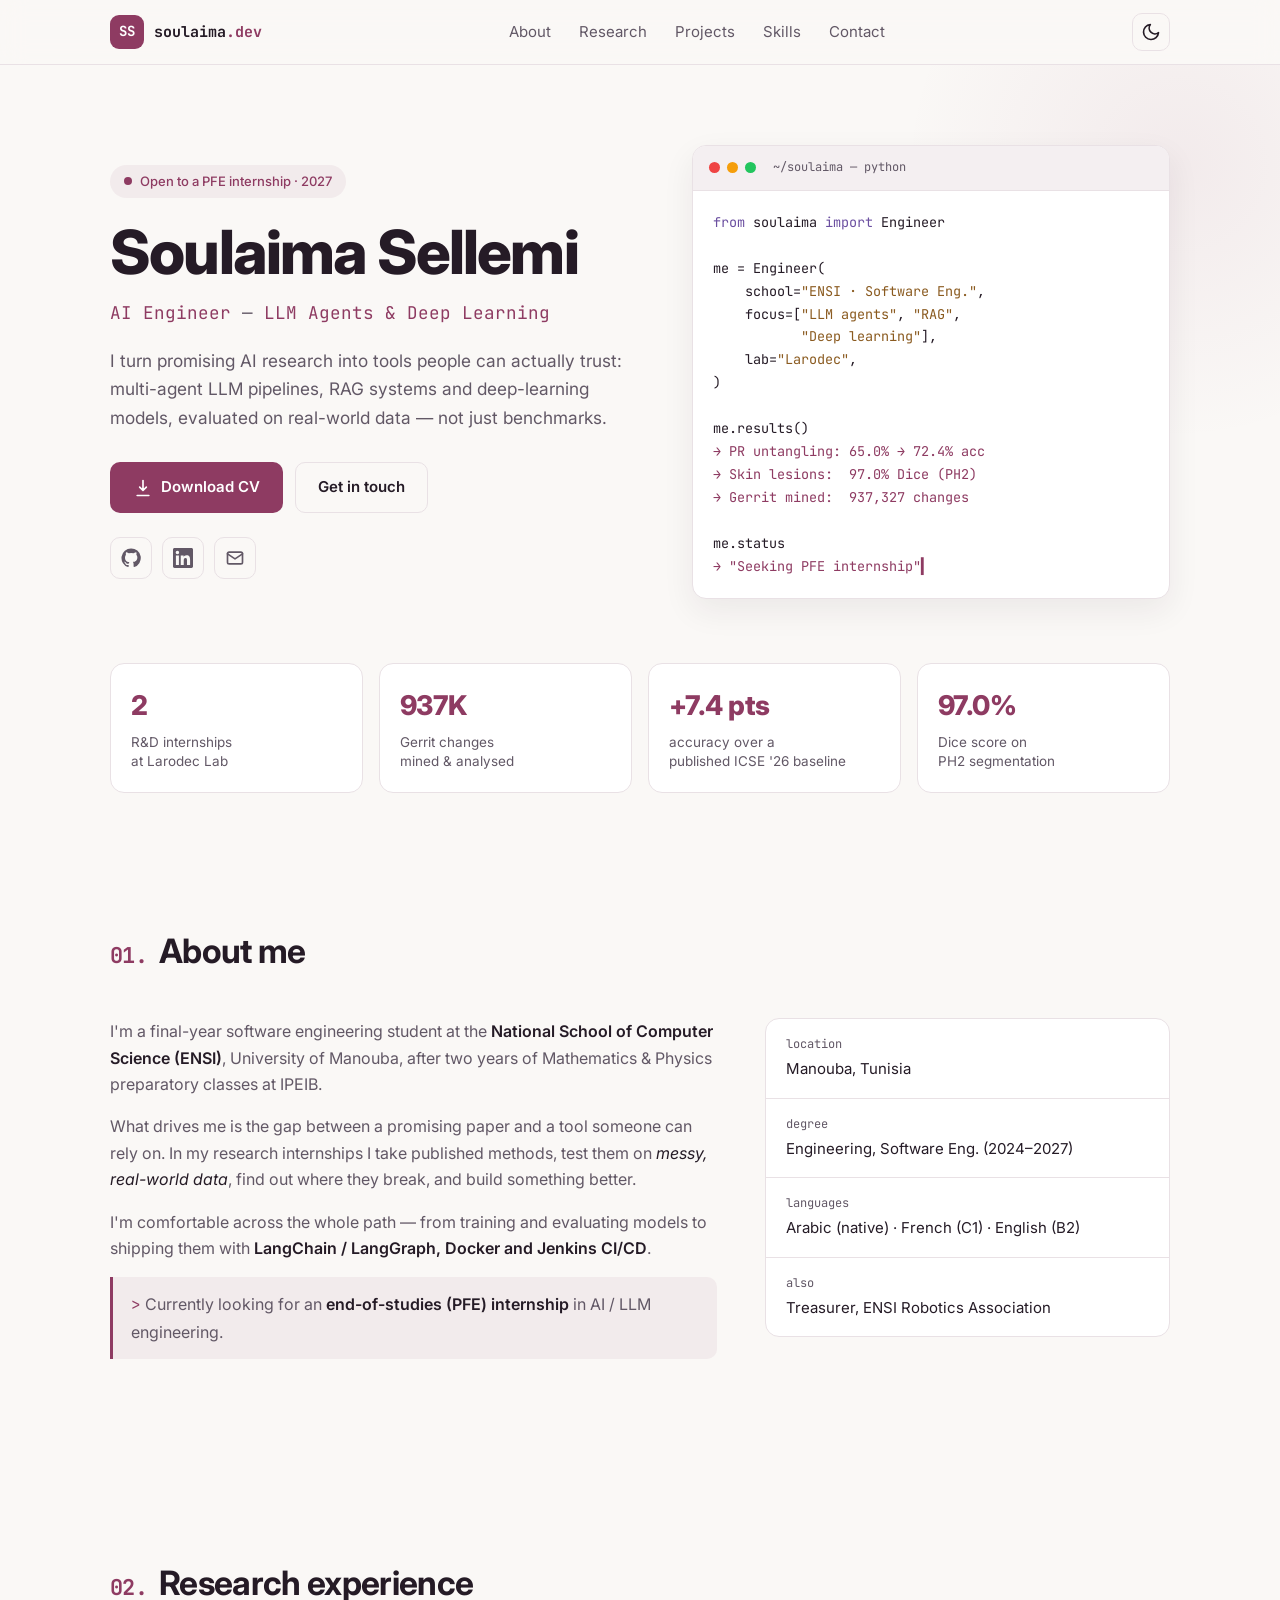
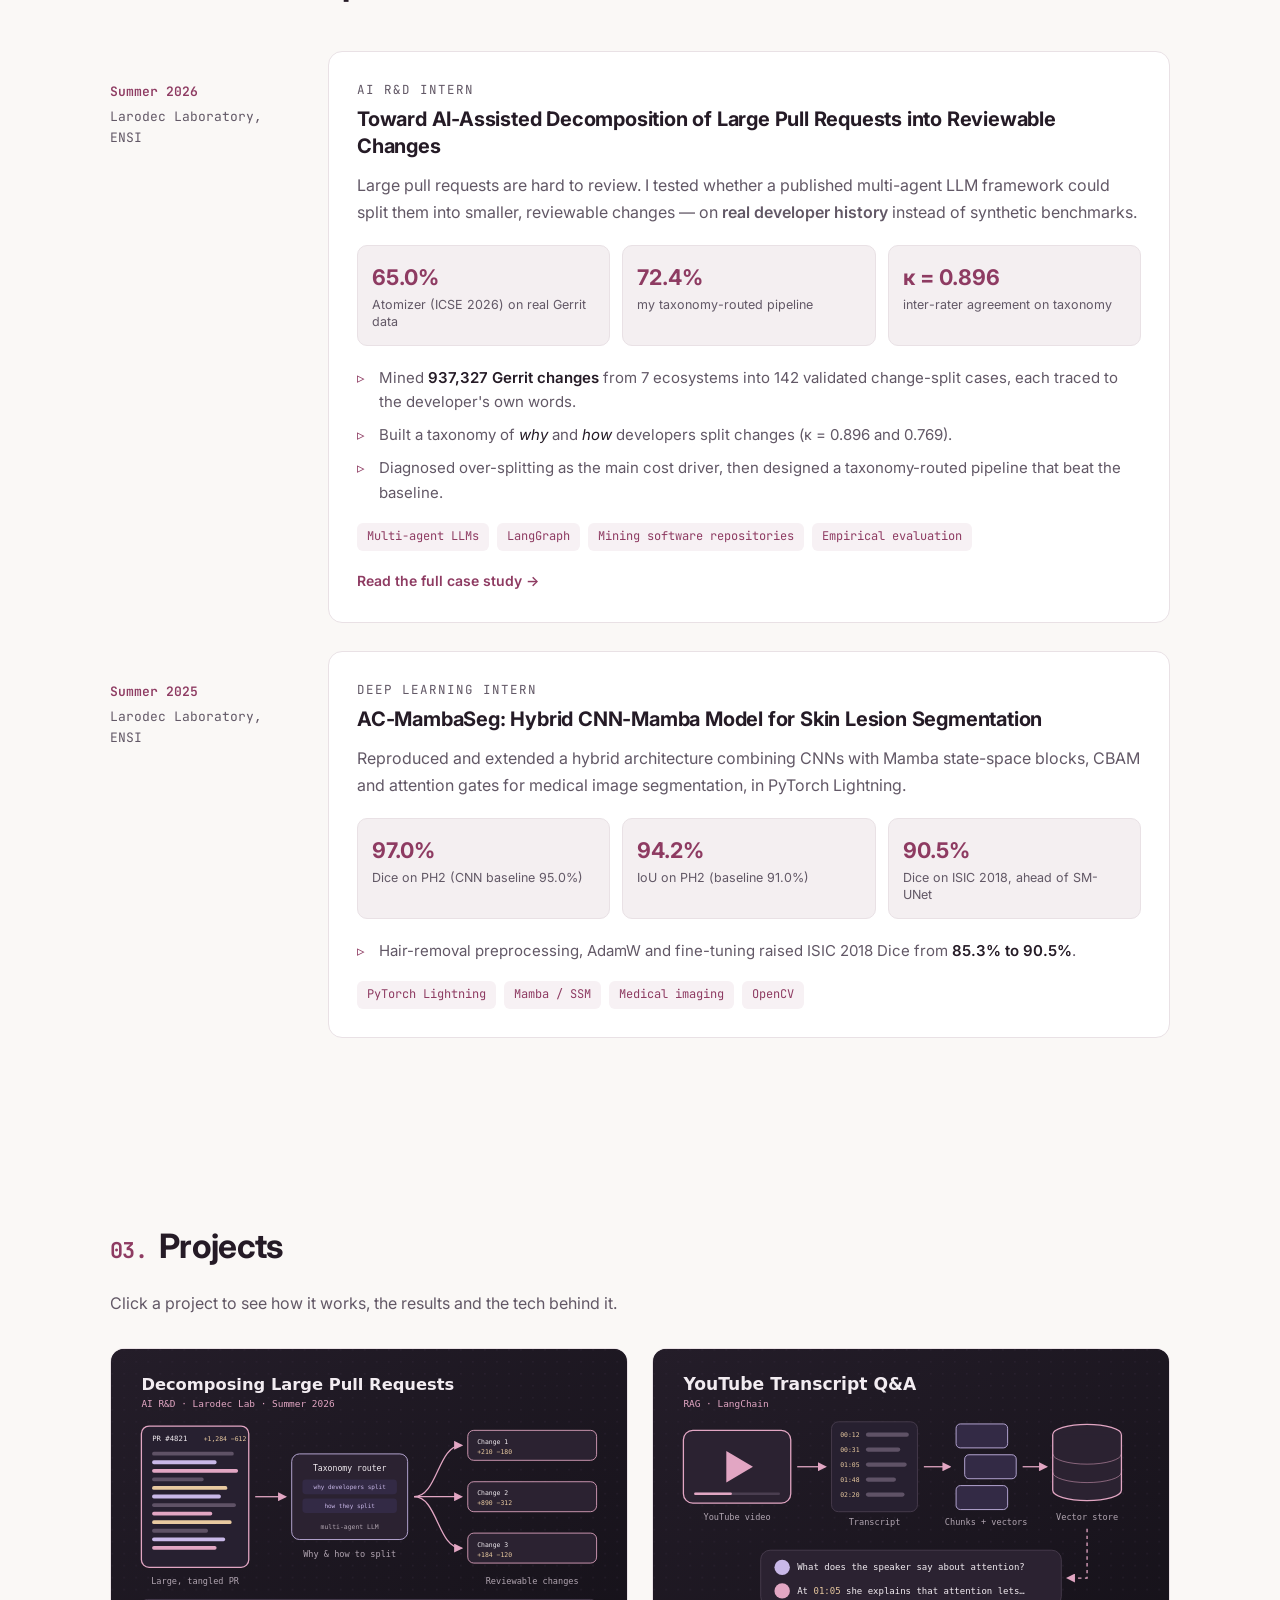
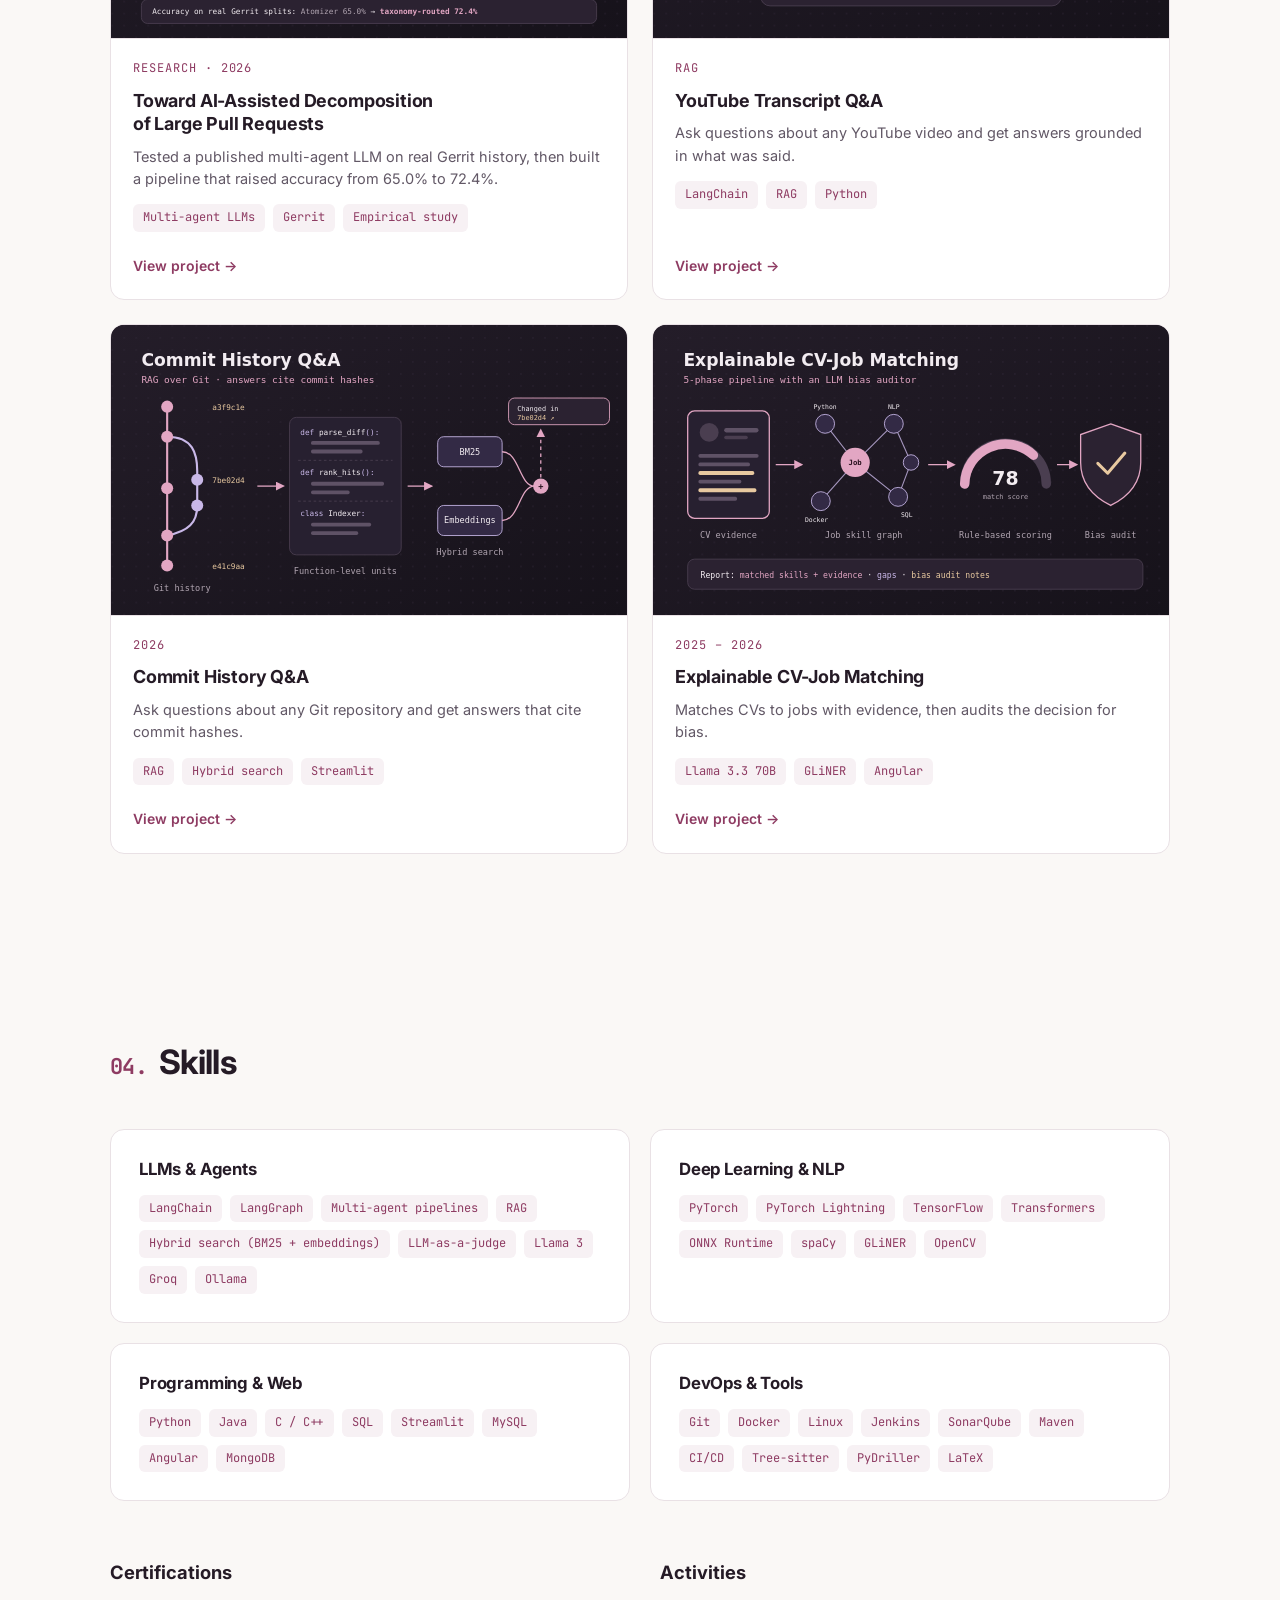
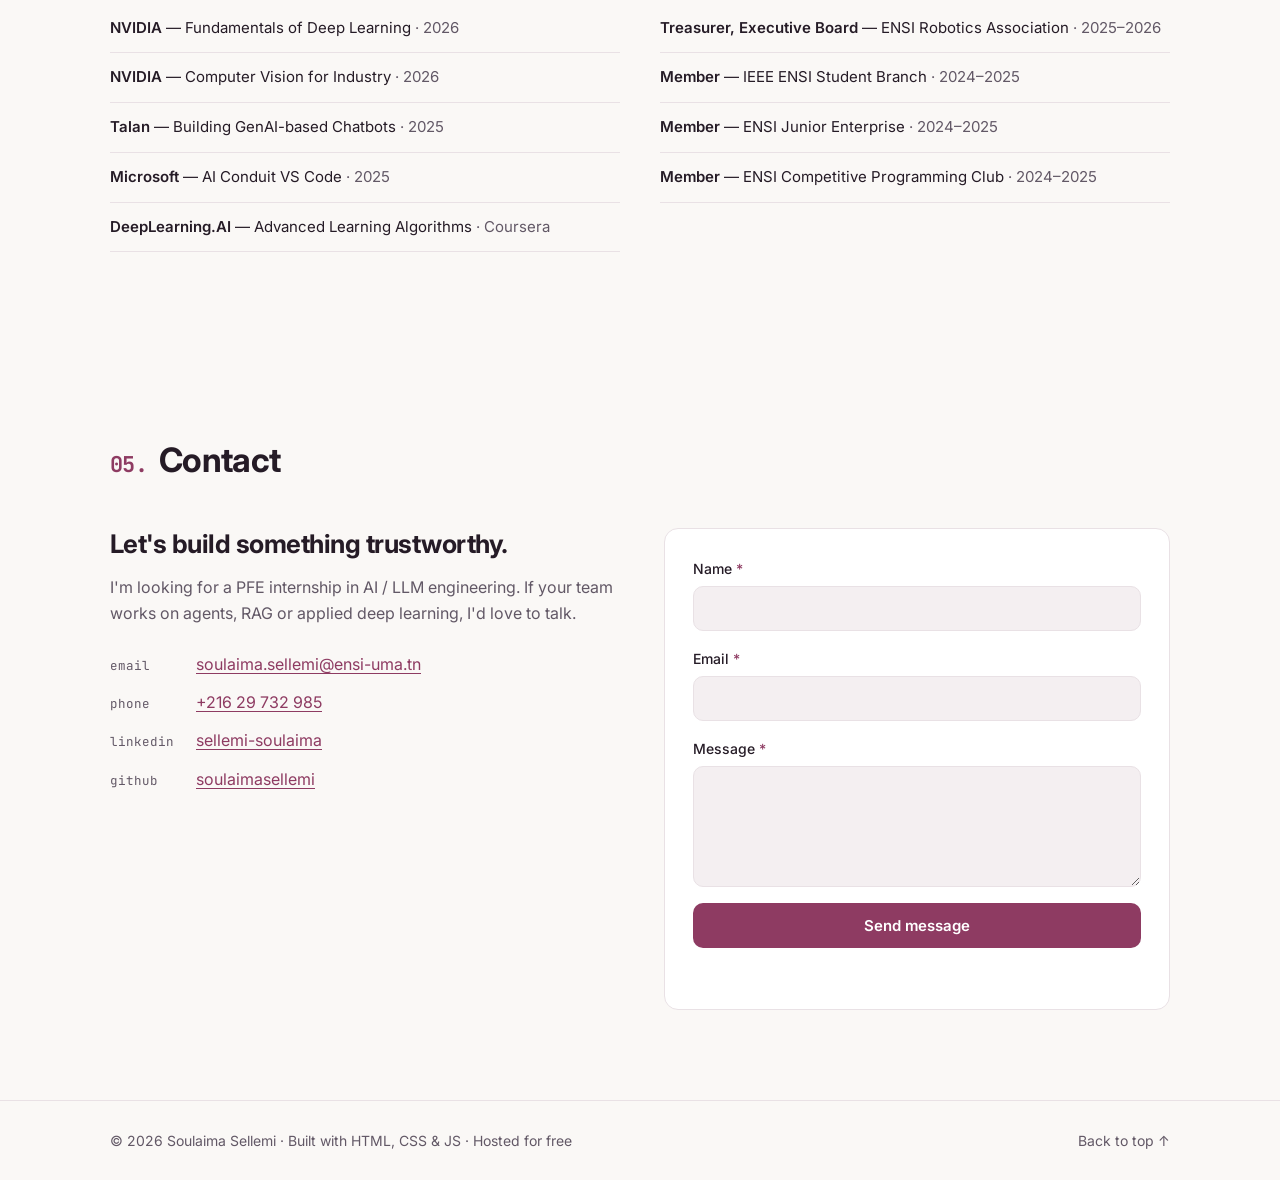
==== portfolio/index.html @ e2183c7d "add my internship project" ====
<!doctype html>
<html lang="en">
<head>
  <meta charset="utf-8" />
  <meta name="viewport" content="width=device-width, initial-scale=1" />
  <title>Soulaima Sellemi · AI Engineer</title>
  <meta name="description" content="Soulaima Sellemi — final-year AI engineering student at ENSI. LLM agents, RAG and deep learning research. Seeking a PFE internship." />
  <meta property="og:title" content="Soulaima Sellemi · AI Engineer" />
  <meta property="og:description" content="LLM agents, RAG and deep learning — research turned into tools people can trust. Seeking a PFE internship." />
  <meta property="og:type" content="website" />
  <link rel="icon" href="data:image/svg+xml,<svg xmlns='http://www.w3.org/2000/svg' viewBox='0 0 64 64'><rect width='64' height='64' rx='14' fill='%238e3b62'/><text x='50%' y='56%' dominant-baseline='middle' text-anchor='middle' font-family='monospace' font-size='30' font-weight='700' fill='%23ffffff'>SS</text></svg>" />
  <link rel="preconnect" href="https://fonts.googleapis.com" />
  <link rel="preconnect" href="https://fonts.gstatic.com" crossorigin />
  <link href="https://fonts.googleapis.com/css2?family=Inter:wght@400;500;600;700;800&family=JetBrains+Mono:wght@400;600&display=swap" rel="stylesheet" />
  <link rel="stylesheet" href="style.css" />
  <script>
    document.documentElement.classList.add("js");
    try {
      var t = localStorage.getItem("theme");
      if (t) document.documentElement.setAttribute("data-theme", t);
    } catch (e) {}
  </script>
</head>
<body>
  <a class="skip-link" href="#main">Skip to main content</a>
  <!-- ========== NAV ========== -->
  <header class="nav" id="top">
    <div class="container nav-inner">
      <a href="#top" class="logo" aria-label="Soulaima Sellemi, back to top"><span class="logo-mark" aria-hidden="true">SS</span><span class="logo-text">soulaima<span class="accent">.dev</span></span></a>
      <nav class="nav-links" id="navLinks" aria-label="Main">
        <a href="#about">About</a>
        <a href="#experience">Research</a>
        <a href="#projects">Projects</a>
        <a href="#skills">Skills</a>
        <a href="#contact">Contact</a>
      </nav>
      <div class="nav-actions">
        <button class="icon-btn" id="themeToggle" type="button" aria-label="Switch to light mode">
          <svg aria-hidden="true" focusable="false" class="i-sun" viewBox="0 0 24 24"><circle cx="12" cy="12" r="4"/><path d="M12 2v2M12 20v2M4.9 4.9l1.4 1.4M17.7 17.7l1.4 1.4M2 12h2M20 12h2M4.9 19.1l1.4-1.4M17.7 6.3l1.4-1.4"/></svg>
          <svg aria-hidden="true" focusable="false" class="i-moon" viewBox="0 0 24 24"><path d="M21 12.8A9 9 0 1 1 11.2 3a7 7 0 0 0 9.8 9.8z"/></svg>
        </button>
        <button class="icon-btn menu-btn" id="menuBtn" type="button" aria-label="Menu" aria-expanded="false" aria-controls="navLinks">
          <svg aria-hidden="true" focusable="false" viewBox="0 0 24 24"><path d="M4 7h16M4 12h16M4 17h16"/></svg>
        </button>
      </div>
    </div>
  </header>

  <main id="main" tabindex="-1">
    <!-- ========== HERO ========== -->
    <section class="hero">
      <div class="container hero-grid">
        <div class="hero-text reveal">
          <p class="badge"><span class="dot" aria-hidden="true"></span> Open to a PFE internship · 2027</p>
          <h1>Soulaima Sellemi</h1>
          <p class="role mono">AI Engineer <span class="muted">—</span> LLM Agents &amp; Deep Learning</p>
          <p class="lead">I turn promising AI research into tools people can actually trust: multi-agent LLM pipelines, RAG systems and deep-learning models, evaluated on real-world data — not just benchmarks.</p>
          <div class="cta">
            <a class="btn btn-primary" href="assets/Soulaima_Sellemi_CV.pdf" target="_blank" rel="noopener">
              <svg aria-hidden="true" focusable="false" viewBox="0 0 24 24"><path d="M12 3v12m0 0-4-4m4 4 4-4M5 21h14"/></svg> Download CV
            <span class="sr-only"> (opens in a new tab)</span></a>
            <a class="btn btn-ghost" href="#contact">Get in touch</a>
          </div>
          <div class="socials">
            <a href="https://github.com/soulaimasellemi" target="_blank" rel="noopener" aria-label="GitHub">
              <svg aria-hidden="true" focusable="false" viewBox="0 0 24 24" class="fill"><path d="M12 .5a11.5 11.5 0 0 0-3.6 22.4c.6.1.8-.3.8-.6v-2c-3.2.7-3.9-1.5-3.9-1.5-.5-1.3-1.3-1.7-1.3-1.7-1-.7.1-.7.1-.7 1.2.1 1.8 1.2 1.8 1.2 1 1.8 2.8 1.3 3.5 1 .1-.8.4-1.3.7-1.6-2.6-.3-5.3-1.3-5.3-5.7 0-1.3.5-2.3 1.2-3.1-.1-.3-.5-1.5.1-3.1 0 0 1-.3 3.2 1.2a11 11 0 0 1 5.8 0C17.3 4.8 18.3 5 18.3 5c.6 1.6.2 2.8.1 3.1.8.8 1.2 1.9 1.2 3.1 0 4.4-2.7 5.4-5.3 5.7.4.4.8 1.1.8 2.2v3.2c0 .3.2.7.8.6A11.5 11.5 0 0 0 12 .5z"/></svg>
            <span class="sr-only"> (opens in a new tab)</span></a>
            <a href="https://linkedin.com/in/sellemi-soulaima" target="_blank" rel="noopener" aria-label="LinkedIn">
              <svg aria-hidden="true" focusable="false" viewBox="0 0 24 24" class="fill"><path d="M20.4 20.5h-3.6v-5.6c0-1.3 0-3-1.8-3s-2.1 1.4-2.1 2.9v5.7H9.3V9h3.4v1.6h.1c.5-.9 1.6-1.8 3.4-1.8 3.6 0 4.3 2.4 4.3 5.5v6.2zM5.3 7.4a2.1 2.1 0 1 1 0-4.2 2.1 2.1 0 0 1 0 4.2zm1.8 13.1H3.5V9h3.6v11.5zM22.2 0H1.8C.8 0 0 .8 0 1.7v20.6c0 .9.8 1.7 1.8 1.7h20.4c1 0 1.8-.8 1.8-1.7V1.7C24 .8 23.2 0 22.2 0z"/></svg>
            <span class="sr-only"> (opens in a new tab)</span></a>
            <a href="mailto:soulaima.sellemi@ensi-uma.tn" aria-label="Email">
              <svg aria-hidden="true" focusable="false" viewBox="0 0 24 24"><rect x="3" y="5" width="18" height="14" rx="2"/><path d="m3 7 9 6 9-6"/></svg>
            </a>
          </div>
        </div>

        <!-- Terminal card -->
        <div class="terminal reveal" aria-hidden="true">
          <div class="term-bar"><span></span><span></span><span></span><p class="mono">~/soulaima — python</p></div>
          <pre class="mono term-body"><span class="c-k">from</span> soulaima <span class="c-k">import</span> Engineer

me = Engineer(
    school=<span class="c-s">"ENSI · Software Eng."</span>,
    focus=[<span class="c-s">"LLM agents"</span>, <span class="c-s">"RAG"</span>,
           <span class="c-s">"Deep learning"</span>],
    lab=<span class="c-s">"Larodec"</span>,
)

me.results()
<span class="c-o">→ PR untangling: 65.0% → 72.4% acc</span>
<span class="c-o">→ Skin lesions:  97.0% Dice (PH2)</span>
<span class="c-o">→ Gerrit mined:  937,327 changes</span>

me.status
<span class="c-o">→ "Seeking PFE internship"</span><span class="cursor">▍</span></pre>
        </div>
      </div>

      <!-- Stats -->
      <div class="container stats reveal" role="list" aria-label="Key results">
        <div class="stat" role="listitem"><strong>2</strong><span>R&amp;D internships<br/>at Larodec Lab</span></div>
        <div class="stat" role="listitem"><strong>937K</strong><span>Gerrit changes<br/>mined &amp; analysed</span></div>
        <div class="stat" role="listitem"><strong>+7.4 pts</strong><span>accuracy over a<br/>published ICSE '26 baseline</span></div>
        <div class="stat" role="listitem"><strong>97.0%</strong><span>Dice score on<br/>PH2 segmentation</span></div>
      </div>
    </section>

    <!-- ========== ABOUT ========== -->
    <section id="about" class="section">
      <div class="container">
        <h2 class="section-title reveal"><span class="mono accent" aria-hidden="true">01.</span> About me</h2>
        <div class="about-grid">
          <div class="reveal">
            <p>I'm a final-year software engineering student at the <strong>National School of Computer Science (ENSI)</strong>, University of Manouba, after two years of Mathematics &amp; Physics preparatory classes at IPEIB.</p>
            <p>What drives me is the gap between a promising paper and a tool someone can rely on. In my research internships I take published methods, test them on <em>messy, real-world data</em>, find out where they break, and build something better.</p>
            <p>I'm comfortable across the whole path — from training and evaluating models to shipping them with <strong>LangChain / LangGraph, Docker and Jenkins CI/CD</strong>.</p>
            <p class="looking"><span class="mono accent" aria-hidden="true">&gt;</span> Currently looking for an <strong>end-of-studies (PFE) internship</strong> in AI / LLM engineering.</p>
          </div>
          <ul class="facts reveal">
            <li><span class="mono muted">location</span> Manouba, Tunisia</li>
            <li><span class="mono muted">degree</span> Engineering, Software Eng. (2024–2027)</li>
            <li><span class="mono muted">languages</span> Arabic (native) · French (C1) · English (B2)</li>
            <li><span class="mono muted">also</span> Treasurer, ENSI Robotics Association</li>
          </ul>
        </div>
      </div>
    </section>

    <!-- ========== EXPERIENCE ========== -->
    <section id="experience" class="section">
      <div class="container">
        <h2 class="section-title reveal"><span class="mono accent" aria-hidden="true">02.</span> Research experience</h2>

        <div class="timeline">
          <article class="t-item reveal">
            <div class="t-meta mono"><span>Summer 2026</span><span class="muted">Larodec Laboratory, ENSI</span></div>
            <div class="card">
              <p class="kicker mono">AI R&amp;D Intern</p>
              <h3>Toward AI-Assisted Decomposition of Large Pull Requests into Reviewable Changes</h3>
              <p>Large pull requests are hard to review. I tested whether a published multi-agent LLM framework could split them into smaller, reviewable changes — on <strong>real developer history</strong> instead of synthetic benchmarks.</p>
              <div class="metrics">
                <div><strong>65.0%</strong><span>Atomizer (ICSE 2026) on real Gerrit data</span></div>
                <div><strong>72.4%</strong><span>my taxonomy-routed pipeline</span></div>
                <div><strong>κ = 0.896</strong><span>inter-rater agreement on taxonomy</span></div>
              </div>
              <ul class="bullets">
                <li>Mined <strong>937,327 Gerrit changes</strong> from 7 ecosystems into 142 validated change-split cases, each traced to the developer's own words.</li>
                <li>Built a taxonomy of <em>why</em> and <em>how</em> developers split changes (κ = 0.896 and 0.769).</li>
                <li>Diagnosed over-splitting as the main cost driver, then designed a taxonomy-routed pipeline that beat the baseline.</li>
              </ul>
              <div class="tags"><span>Multi-agent LLMs</span><span>LangGraph</span><span>Mining software repositories</span><span>Empirical evaluation</span></div>
              <a class="case-link" href="project-pr-decomposition.html">Read the full case study <span aria-hidden="true">→</span></a>
            </div>
          </article>

          <article class="t-item reveal">
            <div class="t-meta mono"><span>Summer 2025</span><span class="muted">Larodec Laboratory, ENSI</span></div>
            <div class="card">
              <p class="kicker mono">Deep Learning Intern</p>
              <h3>AC-MambaSeg: Hybrid CNN-Mamba Model for Skin Lesion Segmentation</h3>
              <p>Reproduced and extended a hybrid architecture combining CNNs with Mamba state-space blocks, CBAM and attention gates for medical image segmentation, in PyTorch Lightning.</p>
              <div class="metrics">
                <div><strong>97.0%</strong><span>Dice on PH2 (CNN baseline 95.0%)</span></div>
                <div><strong>94.2%</strong><span>IoU on PH2 (baseline 91.0%)</span></div>
                <div><strong>90.5%</strong><span>Dice on ISIC 2018, ahead of SM-UNet</span></div>
              </div>
              <ul class="bullets">
                <li>Hair-removal preprocessing, AdamW and fine-tuning raised ISIC 2018 Dice from <strong>85.3% to 90.5%</strong>.</li>
              </ul>
              <div class="tags"><span>PyTorch Lightning</span><span>Mamba / SSM</span><span>Medical imaging</span><span>OpenCV</span></div>
            </div>
          </article>
        </div>
      </div>
    </section>

    <!-- ========== PROJECTS ========== -->
    <section id="projects" class="section">
      <div class="container">
        <h2 class="section-title"><span class="mono accent" aria-hidden="true">03.</span> Projects</h2>
        <p class="section-intro">Click a project to see how it works, the results and the tech behind it.</p>
        <ul class="p-grid">
          <li>
            <a class="p-card" href="project-pr-decomposition.html">
              <span class="p-thumb"><img src="assets/projects/pr-decomposition.svg" alt="" width="1200" height="675" loading="lazy" /></span>
              <span class="p-body">
                <span class="p-meta mono">Research · 2026</span>
                <span class="p-title">Toward AI-Assisted Decomposition of Large Pull Requests</span>
                <span class="p-tagline">Tested a published multi-agent LLM on real Gerrit history, then built a pipeline that raised accuracy from 65.0% to 72.4%.</span>
                <span class="tags"><span>Multi-agent LLMs</span><span>Gerrit</span><span>Empirical study</span></span>
                <span class="p-more">View project <span aria-hidden="true">→</span></span>
              </span>
            </a>
          </li>
          <li>
            <a class="p-card" href="project-youtube-qa.html">
              <span class="p-thumb"><img src="assets/projects/youtube-qa.svg" alt="" width="1200" height="675" loading="lazy" /></span>
              <span class="p-body">
                <span class="p-meta mono">RAG</span>
                <span class="p-title">YouTube Transcript Q&amp;A</span>
                <span class="p-tagline">Ask questions about any YouTube video and get answers grounded in what was said.</span>
                <span class="tags"><span>LangChain</span><span>RAG</span><span>Python</span></span>
                <span class="p-more">View project <span aria-hidden="true">→</span></span>
              </span>
            </a>
          </li>
          <li>
            <a class="p-card" href="project-commit-qa.html">
              <span class="p-thumb"><img src="assets/projects/commit-qa.svg" alt="" width="1200" height="675" loading="lazy" /></span>
              <span class="p-body">
                <span class="p-meta mono">2026</span>
                <span class="p-title">Commit History Q&amp;A</span>
                <span class="p-tagline">Ask questions about any Git repository and get answers that cite commit hashes.</span>
                <span class="tags"><span>RAG</span><span>Hybrid search</span><span>Streamlit</span></span>
                <span class="p-more">View project <span aria-hidden="true">→</span></span>
              </span>
            </a>
          </li>
          <li>
            <a class="p-card" href="project-cv-matching.html">
              <span class="p-thumb"><img src="assets/projects/cv-matching.svg" alt="" width="1200" height="675" loading="lazy" /></span>
              <span class="p-body">
                <span class="p-meta mono">2025 – 2026</span>
                <span class="p-title">Explainable CV-Job Matching</span>
                <span class="p-tagline">Matches CVs to jobs with evidence, then audits the decision for bias.</span>
                <span class="tags"><span>Llama 3.3 70B</span><span>GLiNER</span><span>Angular</span></span>
                <span class="p-more">View project <span aria-hidden="true">→</span></span>
              </span>
            </a>
          </li>
        </ul>
      </div>
    </section>

    <!-- ========== SKILLS ========== -->
    <section id="skills" class="section">
      <div class="container">
        <h2 class="section-title reveal"><span class="mono accent" aria-hidden="true">04.</span> Skills</h2>
        <div class="skills">
          <div class="skill-group card reveal">
            <h3>LLMs &amp; Agents</h3>
            <div class="tags"><span>LangChain</span><span>LangGraph</span><span>Multi-agent pipelines</span><span>RAG</span><span>Hybrid search (BM25 + embeddings)</span><span>LLM-as-a-judge</span><span>Llama 3</span><span>Groq</span><span>Ollama</span></div>
          </div>
          <div class="skill-group card reveal">
            <h3>Deep Learning &amp; NLP</h3>
            <div class="tags"><span>PyTorch</span><span>PyTorch Lightning</span><span>TensorFlow</span><span>Transformers</span><span>ONNX Runtime</span><span>spaCy</span><span>GLiNER</span><span>OpenCV</span></div>
          </div>
          <div class="skill-group card reveal">
            <h3>Programming &amp; Web</h3>
            <div class="tags"><span>Python</span><span>Java</span><span>C / C++</span><span>SQL</span><span>Streamlit</span><span>MySQL</span><span>Angular</span><span>MongoDB</span></div>
          </div>
          <div class="skill-group card reveal">
            <h3>DevOps &amp; Tools</h3>
            <div class="tags"><span>Git</span><span>Docker</span><span>Linux</span><span>Jenkins</span><span>SonarQube</span><span>Maven</span><span>CI/CD</span><span>Tree-sitter</span><span>PyDriller</span><span>LaTeX</span></div>
          </div>
        </div>

        <div class="two-col">
          <div class="reveal">
            <h3 class="sub-title">Certifications</h3>
            <ul class="list">
              <li><strong>NVIDIA</strong> — Fundamentals of Deep Learning <span class="muted">· 2026</span></li>
              <li><strong>NVIDIA</strong> — Computer Vision for Industry <span class="muted">· 2026</span></li>
              <li><strong>Talan</strong> — Building GenAI-based Chatbots <span class="muted">· 2025</span></li>
              <li><strong>Microsoft</strong> — AI Conduit VS Code <span class="muted">· 2025</span></li>
              <li><strong>DeepLearning.AI</strong> — Advanced Learning Algorithms <span class="muted">· Coursera</span></li>
            </ul>
          </div>
          <div class="reveal">
            <h3 class="sub-title">Activities</h3>
            <ul class="list">
              <li><strong>Treasurer, Executive Board</strong> — ENSI Robotics Association <span class="muted">· 2025–2026</span></li>
              <li><strong>Member</strong> — IEEE ENSI Student Branch <span class="muted">· 2024–2025</span></li>
              <li><strong>Member</strong> — ENSI Junior Enterprise <span class="muted">· 2024–2025</span></li>
              <li><strong>Member</strong> — ENSI Competitive Programming Club <span class="muted">· 2024–2025</span></li>
            </ul>
          </div>
        </div>
      </div>
    </section>

    <!-- ========== CONTACT ========== -->
    <section id="contact" class="section">
      <div class="container">
        <h2 class="section-title reveal"><span class="mono accent" aria-hidden="true">05.</span> Contact</h2>
        <div class="contact-grid">
          <div class="reveal">
            <h3 class="contact-title">Let's build something trustworthy.</h3>
            <p>I'm looking for a PFE internship in AI / LLM engineering. If your team works on agents, RAG or applied deep learning, I'd love to talk.</p>
            <ul class="contact-list">
              <li><span class="mono muted">email</span> <a href="mailto:soulaima.sellemi@ensi-uma.tn">soulaima.sellemi@ensi-uma.tn</a></li>
              <li><span class="mono muted">phone</span> <a href="tel:+21629732985">+216 29 732 985</a></li>
              <li><span class="mono muted">linkedin</span> <a href="https://linkedin.com/in/sellemi-soulaima" target="_blank" rel="noopener">sellemi-soulaima<span class="sr-only"> (opens in a new tab)</span></a></li>
              <li><span class="mono muted">github</span> <a href="https://github.com/soulaimasellemi" target="_blank" rel="noopener">soulaimasellemi<span class="sr-only"> (opens in a new tab)</span></a></li>
            </ul>
          </div>

          <!-- Free contact form via Web3Forms: put your access key in script.js (see README) -->
          <form class="form card reveal" id="contactForm" aria-label="Contact form">
            <label><span>Name <span class="req" aria-hidden="true">*</span></span><input name="name" required autocomplete="name" /></label>
            <label><span>Email <span class="req" aria-hidden="true">*</span></span><input name="email" type="email" required autocomplete="email" /></label>
            <label><span>Message <span class="req" aria-hidden="true">*</span></span><textarea name="message" rows="5" required></textarea></label>
            <input type="checkbox" name="botcheck" class="hidden" tabindex="-1" autocomplete="off" aria-hidden="true" />
            <button class="btn btn-primary" type="submit">Send message</button>
            <p class="form-status" id="formStatus" role="status" aria-live="polite"></p>
          </form>
        </div>
      </div>
    </section>
  </main>

  <footer class="footer">
    <div class="container footer-inner">
      <p class="muted">© <span id="year"></span> Soulaima Sellemi · Built with HTML, CSS &amp; JS · Hosted for free</p>
      <a href="#top" class="muted">Back to top <span aria-hidden="true">↑</span></a>
    </div>
  </footer>

  <script src="script.js"></script>
</body>
</html>
---- portfolio/style.css ----
/* ============ THEME TOKENS ============ */
:root {
  --bg: #16121a;
  --bg-soft: #1c1721;
  --card: #211b26;
  --border: #342b3a;
  --text: #f2ecf1;
  --muted: #b0a4b0;
  --accent: #e2a6c3;
  --accent-strong: #d48daf;
  --accent-ink: #2a1320;
  --accent-soft: rgba(226, 166, 195, 0.12);
  --code-key: #c9b8e8;
  --code-str: #e8c9a0;
  --shadow: 0 10px 30px rgba(0, 0, 0, 0.35);
  --radius: 14px;
  --maxw: 1100px;
  color-scheme: dark;
}
:root[data-theme="light"] {
  --bg: #faf8f6;
  --bg-soft: #f4eff1;
  --card: #ffffff;
  --border: #e9e1e5;
  --text: #251b26;
  --muted: #625866;
  --accent: #8e3b62;
  --accent-strong: #742f50;
  --accent-ink: #ffffff;
  --accent-soft: rgba(142, 59, 98, 0.07);
  --code-key: #6b4fa0;
  --code-str: #8a5a1f;
  --shadow: 0 12px 32px rgba(37, 27, 38, 0.07);
  color-scheme: light;
}
@media (prefers-color-scheme: light) {
  :root:not([data-theme="dark"]) {
    --bg: #faf8f6;
    --bg-soft: #f4eff1;
    --card: #ffffff;
    --border: #e9e1e5;
    --text: #251b26;
    --muted: #625866;
    --accent: #8e3b62;
    --accent-strong: #742f50;
    --accent-ink: #ffffff;
    --accent-soft: rgba(142, 59, 98, 0.07);
    --code-key: #6b4fa0;
    --code-str: #8a5a1f;
    --shadow: 0 12px 32px rgba(37, 27, 38, 0.07);
  color-scheme: light;
  }
}

/* ============ BASE ============ */
* { box-sizing: border-box; margin: 0; padding: 0; }
html { scroll-behavior: smooth; scroll-padding-top: 80px; }
body::before { content: ""; position: fixed; inset: 0 0 auto; height: env(safe-area-inset-top, 0px); z-index: 60; background: var(--bg); }
body {
  background: var(--bg);
  color: var(--text);
  font-family: "Inter", system-ui, -apple-system, sans-serif;
  line-height: 1.65;
  font-size: 16px;
  -webkit-font-smoothing: antialiased;
  transition: background 0.3s, color 0.3s;
}
a { color: inherit; text-decoration: none; }
svg { width: 20px; height: 20px; fill: none; stroke: currentColor; stroke-width: 2; stroke-linecap: round; stroke-linejoin: round; flex-shrink: 0; }
svg.fill { fill: currentColor; stroke: none; }
.container { max-width: var(--maxw); margin: 0 auto; padding-left: max(20px, env(safe-area-inset-left, 0px)); padding-right: max(20px, env(safe-area-inset-right, 0px)); }
.mono { font-family: "JetBrains Mono", ui-monospace, monospace; }
.muted { color: var(--muted); }
.accent { color: var(--accent); }
.hidden { display: none; }

/* ============ ACCESSIBILITY ============ */
.sr-only {
  position: absolute; width: 1px; height: 1px; padding: 0; margin: -1px;
  overflow: hidden; clip: rect(0 0 0 0); white-space: nowrap; border: 0;
}
.skip-link {
  position: absolute; left: 16px; top: -60px; z-index: 100;
  background: var(--accent); color: var(--accent-ink); padding: 10px 16px;
  border-radius: 8px; font-weight: 600; transition: top 0.2s;
}
.skip-link:focus { top: 12px; }
:focus-visible { outline: 3px solid var(--accent); outline-offset: 3px; border-radius: 6px; }
.form input:focus-visible, .form textarea:focus-visible { outline: none; }
main:focus { outline: none; }
.req { color: var(--accent); }
a:not(.btn):not(.logo):not(.icon-btn) { text-underline-offset: 3px; }
strong { font-weight: 600; }

/* ============ NAV ============ */
.nav {
  position: sticky; top: env(safe-area-inset-top, 0px); z-index: 50;
  background: color-mix(in srgb, var(--bg) 82%, transparent);
  backdrop-filter: blur(12px);
  border-bottom: 1px solid var(--border);
}
.nav-inner { display: flex; align-items: center; justify-content: space-between; height: 64px; }
.logo { display: flex; align-items: center; gap: 10px; font-weight: 700; }
.logo-mark {
  display: grid; place-items: center; width: 34px; height: 34px; border-radius: 9px;
  background: var(--accent); color: var(--accent-ink);
  font-family: "JetBrains Mono", monospace; font-size: 14px;
}
.logo-text { font-family: "JetBrains Mono", monospace; font-size: 15px; }
.nav-links { display: flex; gap: 28px; font-size: 15px; }
.nav-links a { color: var(--muted); transition: color 0.2s; }
.nav-links a:hover, .nav-links a.active { color: var(--accent); }
.nav-actions { display: flex; gap: 8px; }
.icon-btn {
  display: grid; place-items: center; width: 38px; height: 38px;
  background: transparent; border: 1px solid var(--border); border-radius: 10px;
  color: var(--text); cursor: pointer; transition: border-color 0.2s, color 0.2s;
}
.icon-btn:hover { border-color: var(--accent); color: var(--accent); }
.i-moon { display: none; }
:root[data-theme="light"] .i-sun { display: none; }
:root[data-theme="light"] .i-moon { display: block; }
@media (prefers-color-scheme: light) {
  :root:not([data-theme="dark"]) .i-sun { display: none; }
  :root:not([data-theme="dark"]) .i-moon { display: block; }
}
.menu-btn { display: none; }

/* ============ HERO ============ */
.hero { padding: 80px 0 40px; position: relative; overflow: hidden; }
.hero::before {
  content: ""; position: absolute; inset: -200px -200px auto auto; width: 600px; height: 600px;
  background: radial-gradient(circle, var(--accent-soft), transparent 65%); pointer-events: none;
}
.hero-grid { display: grid; grid-template-columns: 1.1fr 1fr; gap: 56px; align-items: center; position: relative; }
.badge {
  display: inline-flex; align-items: center; gap: 8px; padding: 6px 14px; border-radius: 999px;
  background: var(--accent-soft); color: var(--accent); font-size: 13px; font-weight: 500; margin-bottom: 22px;
}
.dot { width: 8px; height: 8px; border-radius: 50%; background: var(--accent); animation: pulse 2s infinite; }
@keyframes pulse { 0%,100% { opacity: 1; } 50% { opacity: 0.35; } }
h1 { font-size: clamp(2.4rem, 6vw, 3.8rem); line-height: 1.08; letter-spacing: -0.03em; font-weight: 800; }
.role { font-size: clamp(0.95rem, 2vw, 1.1rem); color: var(--accent); margin: 12px 0 20px; }
.lead { color: var(--muted); font-size: 1.08rem; max-width: 34em; }
.cta { display: flex; flex-wrap: wrap; gap: 12px; margin: 30px 0 24px; }
.btn {
  display: inline-flex; align-items: center; gap: 8px; padding: 12px 22px; border-radius: 10px;
  font-weight: 600; font-size: 15px; border: 1px solid transparent; cursor: pointer;
  transition: transform 0.15s, background 0.2s, border-color 0.2s; font-family: inherit;
}
.btn:hover { transform: translateY(-2px); }
.btn-primary { background: var(--accent); color: var(--accent-ink); }
.btn-primary:hover { background: var(--accent-strong); }
.btn-ghost { border-color: var(--border); color: var(--text); }
.btn-ghost:hover { border-color: var(--accent); color: var(--accent); }
.socials { display: flex; gap: 10px; }
.socials a {
  display: grid; place-items: center; width: 42px; height: 42px; border-radius: 10px;
  border: 1px solid var(--border); color: var(--muted); transition: all 0.2s;
}
.socials a:hover { color: var(--accent); border-color: var(--accent); transform: translateY(-2px); }

/* Terminal */
.terminal { background: var(--card); border: 1px solid var(--border); border-radius: var(--radius); box-shadow: var(--shadow); overflow: hidden; }
.term-bar { display: flex; align-items: center; gap: 7px; padding: 12px 16px; border-bottom: 1px solid var(--border); background: var(--bg-soft); }
.term-bar span { width: 11px; height: 11px; border-radius: 50%; background: #ef4444; }
.term-bar span:nth-child(2) { background: #f59e0b; }
.term-bar span:nth-child(3) { background: #22c55e; }
.term-bar p { margin-left: 10px; font-size: 12px; color: var(--muted); }
.term-body { padding: 20px; font-size: 13.5px; line-height: 1.7; overflow-x: auto; color: var(--text); }
.c-k { color: var(--code-key); }
.c-s { color: var(--code-str); }
.c-o { color: var(--accent); }
.cursor { animation: pulse 1s steps(2) infinite; color: var(--accent); }

/* Stats */
.stats { display: grid; grid-template-columns: repeat(4, 1fr); gap: 16px; margin-top: 64px; }
.stat { padding: 20px; border: 1px solid var(--border); border-radius: var(--radius); background: var(--card); }
.stat strong { display: block; font-size: 1.7rem; font-weight: 800; letter-spacing: -0.02em; color: var(--accent); }
.stat span { font-size: 13.5px; color: var(--muted); line-height: 1.45; display: block; margin-top: 4px; }

/* ============ SECTIONS ============ */
.section { padding: 90px 0; }
.section-title { font-size: clamp(1.6rem, 3.5vw, 2.1rem); letter-spacing: -0.02em; margin-bottom: 40px; display: flex; align-items: baseline; gap: 12px; }
.section-title .mono { font-size: 0.65em; }
.card { background: var(--card); border: 1px solid var(--border); border-radius: var(--radius); padding: 28px; transition: border-color 0.25s, transform 0.25s, box-shadow 0.25s; }
.card:hover { border-color: color-mix(in srgb, var(--accent) 45%, var(--border)); box-shadow: var(--shadow); }

/* About */
.about-grid { display: grid; grid-template-columns: 1.5fr 1fr; gap: 48px; }
.about-grid p { margin-bottom: 16px; color: var(--muted); }
.about-grid p strong, .about-grid p em { color: var(--text); }
.looking { padding: 14px 18px; border-left: 3px solid var(--accent); background: var(--accent-soft); border-radius: 0 10px 10px 0; }
.facts { list-style: none; border: 1px solid var(--border); border-radius: var(--radius); background: var(--card); height: fit-content; }
.facts li { padding: 16px 20px; border-bottom: 1px solid var(--border); display: flex; flex-direction: column; gap: 2px; font-size: 15px; }
.facts li:last-child { border-bottom: none; }
.facts .mono { font-size: 12px; }

/* Timeline */
.timeline { display: flex; flex-direction: column; gap: 28px; position: relative; }
.t-item { display: grid; grid-template-columns: 190px 1fr; gap: 28px; }
.t-meta { display: flex; flex-direction: column; font-size: 13px; padding-top: 30px; gap: 4px; }
.t-meta span:first-child { color: var(--accent); font-weight: 600; }
.kicker { font-size: 12.5px; color: var(--accent); text-transform: uppercase; letter-spacing: 0.08em; margin-bottom: 6px; }
.card h3 { font-size: 1.25rem; line-height: 1.35; margin-bottom: 12px; letter-spacing: -0.01em; }
.card > p { color: var(--muted); }
.metrics { display: grid; grid-template-columns: repeat(3, 1fr); gap: 12px; margin: 20px 0; }
.metrics div { padding: 14px; border-radius: 10px; background: var(--bg-soft); border: 1px solid var(--border); }
.metrics strong { display: block; font-size: 1.35rem; color: var(--accent); font-weight: 700; }
.metrics span { font-size: 12.5px; color: var(--muted); line-height: 1.4; display: block; }
.bullets { list-style: none; display: flex; flex-direction: column; gap: 8px; margin: 14px 0 18px; }
.bullets li { padding-left: 22px; position: relative; color: var(--muted); font-size: 15px; }
.bullets li::before { content: "▹"; position: absolute; left: 0; color: var(--accent); }
.bullets strong, .bullets em { color: var(--text); }
.tags { display: flex; flex-wrap: wrap; gap: 8px; }
.tags span {
  font-family: "JetBrains Mono", monospace; font-size: 12px; padding: 4px 10px; border-radius: 6px;
  background: var(--accent-soft); color: var(--accent);
}

/* Projects */
.projects { display: grid; grid-template-columns: repeat(3, minmax(0, 1fr)); gap: 22px; }
.project h3 { font-size: 1.15rem; }
.project { display: flex; flex-direction: column; }
.project:hover { transform: translateY(-4px); }
.p-head { display: flex; justify-content: space-between; align-items: center; margin-bottom: 16px; font-size: 13px; }
.p-icon { width: 38px; height: 38px; color: var(--accent); stroke-width: 1.6; }
.p-sub { margin-bottom: 16px; }
.flow { display: flex; flex-wrap: wrap; align-items: center; gap: 6px; font-size: 11.5px; padding: 12px; background: var(--bg-soft); border: 1px dashed var(--border); border-radius: 10px; }
.flow span { padding: 3px 8px; border: 1px solid var(--border); border-radius: 6px; background: var(--card); }
.flow i { color: var(--accent); font-style: normal; }
.project .tags { margin-top: auto; }
.p-links { display: flex; gap: 18px; margin-top: 20px; padding-top: 16px; border-top: 1px solid var(--border); font-weight: 600; font-size: 14px; }
.p-links a { color: var(--accent); }
.p-links a:hover { text-decoration: underline; }
.p-links .disabled { color: var(--muted); font-weight: 500; }

/* Skills */
.skills { display: grid; grid-template-columns: repeat(2, 1fr); gap: 20px; }
.skill-group h3 { font-size: 1.05rem; margin-bottom: 14px; }
.two-col { display: grid; grid-template-columns: 1fr 1fr; gap: 40px; margin-top: 56px; }
.sub-title { font-size: 1.15rem; margin-bottom: 16px; }
.list { list-style: none; }
.list li { padding: 12px 0; border-bottom: 1px solid var(--border); font-size: 15px; }

/* Contact */
.contact-grid { display: grid; grid-template-columns: 1fr 1fr; gap: 48px; }
.contact-title { font-size: 1.6rem; letter-spacing: -0.02em; margin-bottom: 14px; line-height: 1.25; }
.contact-grid > div > p { color: var(--muted); margin-bottom: 24px; }
.contact-list { list-style: none; display: flex; flex-direction: column; gap: 12px; }
.contact-list li { display: flex; gap: 14px; align-items: baseline; flex-wrap: wrap; }
.contact-list .mono { width: 72px; font-size: 12.5px; }
.contact-list a { color: var(--accent); word-break: break-all; text-decoration: underline; text-decoration-thickness: 1px; }
.contact-list a:hover { text-decoration: underline; }
.form { display: flex; flex-direction: column; gap: 16px; }
.form label { display: flex; flex-direction: column; gap: 6px; font-size: 14px; font-weight: 500; }
.form input, .form textarea {
  font-family: inherit; font-size: 15px; padding: 12px 14px; border-radius: 10px;
  border: 1px solid var(--border); background: var(--bg-soft); color: var(--text); resize: vertical;
}
.form input:focus, .form textarea:focus { outline: none; border-color: var(--accent); box-shadow: 0 0 0 3px var(--accent-soft); }
.form .btn { justify-content: center; }
.form-status { font-size: 14px; min-height: 1.2em; color: var(--muted); }

/* Footer */
.footer { border-top: 1px solid var(--border); padding: 28px 0; font-size: 14px; }
.footer-inner { display: flex; justify-content: space-between; gap: 16px; flex-wrap: wrap; }
.footer a:hover { color: var(--accent); }

/* Reveal on scroll */
/* sections are always visible; no scroll-triggered hiding */
@media (prefers-reduced-motion: reduce) {
  html { scroll-behavior: auto; }
  *, *::before, *::after { animation: none !important; transition: none !important; }
  .btn:hover, .project:hover, .socials a:hover { transform: none; }
}

/* ============ RESPONSIVE ============ */
@media (max-width: 900px) {
  .hero-grid, .about-grid, .contact-grid, .two-col { grid-template-columns: 1fr; gap: 36px; }
  .stats { grid-template-columns: repeat(2, 1fr); margin-top: 44px; }
  .projects, .skills { grid-template-columns: 1fr; }
  .projects { grid-template-columns: repeat(auto-fit, minmax(min(100%, 300px), 1fr)); }
  .t-item { grid-template-columns: 1fr; gap: 10px; }
  .t-meta { flex-direction: row; gap: 12px; padding-top: 0; }
}
@media (max-width: 720px) {
  .menu-btn { display: grid; }
  .nav-links {
    position: absolute; top: 64px; left: 0; right: 0; flex-direction: column; gap: 0;
    background: var(--bg); border-bottom: 1px solid var(--border);
    max-height: 0; overflow: hidden; visibility: hidden;
    transition: max-height 0.3s ease, visibility 0s linear 0.3s;
  }
  .nav-links.open { max-height: 320px; visibility: visible; transition: max-height 0.3s ease; }
  .nav-links a { padding: 14px 20px; border-top: 1px solid var(--border); }
  .hero { padding-top: 48px; }
  .section { padding: 64px 0; }
  .metrics { grid-template-columns: 1fr; }
  .card { padding: 22px; }
  .term-body { font-size: 12px; }
}

/* ============ PROJECT CARDS (home) ============ */
.section-intro { color: var(--muted); margin: -24px 0 32px; }
.p-grid { list-style: none; display: grid; grid-template-columns: repeat(2, minmax(0, 1fr)); gap: 24px; }
.case-link { display: inline-block; margin-top: 18px; font-weight: 600; font-size: 14px; color: var(--accent); }
.case-link:hover { text-decoration: underline; }
.p-card {
  display: flex; flex-direction: column; height: 100%;
  background: var(--card); border: 1px solid var(--border); border-radius: var(--radius);
  overflow: hidden; transition: transform 0.25s, border-color 0.25s, box-shadow 0.25s;
}
.p-card:hover { transform: translateY(-4px); border-color: color-mix(in srgb, var(--accent) 50%, var(--border)); box-shadow: var(--shadow); }
.p-card:focus-visible { outline-offset: 4px; border-radius: var(--radius); }
.p-thumb { display: block; aspect-ratio: 16 / 9; overflow: hidden; border-bottom: 1px solid var(--border); background: #1c1721; }
.p-thumb img { width: 100%; height: 100%; object-fit: cover; display: block; transition: transform 0.4s; }
.p-card:hover .p-thumb img { transform: scale(1.04); }
.p-body { display: flex; flex-direction: column; gap: 10px; padding: 20px 22px 22px; flex: 1; }
.p-meta { font-size: 12px; color: var(--accent); text-transform: uppercase; letter-spacing: 0.08em; }
.p-title { font-size: 1.12rem; font-weight: 700; line-height: 1.3; letter-spacing: -0.01em; text-wrap: balance; }
.p-tagline { color: var(--muted); font-size: 14.5px; line-height: 1.55; }
.p-body .tags { margin-top: 4px; }
.p-more { margin-top: auto; padding-top: 12px; font-weight: 600; font-size: 14px; color: var(--accent); }
.p-card:hover .p-more span { display: inline-block; transform: translateX(4px); transition: transform 0.2s; }
@media (max-width: 900px) { .p-grid { grid-template-columns: repeat(auto-fit, minmax(min(100%, 280px), 1fr)); } }

/* ============ PROJECT DETAIL PAGE ============ */
.crumb { display: inline-flex; gap: 8px; align-items: center; color: var(--muted); font-size: 14px; margin-bottom: 26px; }
.crumb:hover { color: var(--accent); }
.d-hero { padding: 56px 0 28px; }
.d-hero h1 { font-size: clamp(2rem, 5vw, 3rem); text-wrap: balance; }
.d-hero .lead { margin-top: 14px; }
.d-hero .tags { margin-top: 20px; }
.d-actions { display: flex; flex-wrap: wrap; gap: 12px; margin-top: 26px; }
.btn-off { border-color: var(--border); color: var(--muted); cursor: default; }
.btn-off:hover { transform: none; }
.d-cover { margin: 20px 0 8px; border-radius: var(--radius); overflow: hidden; border: 1px solid var(--border); background: #1c1721; }
.d-cover img { display: block; width: 100%; height: auto; }
.d-caption { font-size: 13px; color: var(--muted); }
.d-layout { display: grid; grid-template-columns: minmax(0, 1fr) 300px; gap: 48px; padding: 48px 0 24px; }
.d-main { display: flex; flex-direction: column; gap: 44px; min-width: 0; }
.d-main h2 { font-size: 1.45rem; letter-spacing: -0.02em; margin-bottom: 14px; }
.d-main p { color: var(--muted); max-width: 65ch; }
.d-main p + p { margin-top: 12px; }
.d-main strong, .d-main em { color: var(--text); }
.steps { list-style: none; counter-reset: step; display: flex; flex-direction: column; gap: 14px; }
.steps li { counter-increment: step; display: grid; grid-template-columns: 40px 1fr; gap: 16px; padding: 18px; border: 1px solid var(--border); border-radius: 12px; background: var(--card); }
.steps li::before { content: counter(step); display: grid; place-items: center; width: 40px; height: 40px; border-radius: 10px; background: var(--accent-soft); color: var(--accent); font-family: "JetBrains Mono", monospace; font-weight: 600; }
.steps h3 { font-size: 1rem; margin-bottom: 4px; }
.steps p { font-size: 15px; }
.d-metrics { display: grid; grid-template-columns: repeat(auto-fit, minmax(210px, 1fr)); gap: 14px; }
.d-metrics div { padding: 18px; border: 1px solid var(--border); border-radius: 12px; background: var(--card); }
.d-metrics strong { display: block; font-size: 1.6rem; color: var(--accent); font-weight: 800; letter-spacing: -0.02em; font-variant-numeric: tabular-nums; }
.d-metrics span { font-size: 13.5px; color: var(--muted); }
.d-side { display: flex; flex-direction: column; gap: 16px; height: fit-content; position: sticky; top: calc(84px + env(safe-area-inset-top, 0px)); }
.d-box { border: 1px solid var(--border); border-radius: var(--radius); background: var(--card); padding: 20px; }
.d-box h2 { font-size: 0.8rem; text-transform: uppercase; letter-spacing: 0.1em; color: var(--muted); font-family: "JetBrains Mono", monospace; font-weight: 600; margin-bottom: 12px; }
.d-box dl { display: grid; gap: 12px; }
.d-box dt { font-size: 12.5px; color: var(--muted); }
.d-box dd { font-size: 15px; font-weight: 500; }
.d-next { border-top: 1px solid var(--border); margin-top: 32px; padding: 32px 0 64px; display: flex; justify-content: space-between; gap: 16px; flex-wrap: wrap; }
.d-next a { display: flex; flex-direction: column; gap: 4px; padding: 18px 22px; border: 1px solid var(--border); border-radius: 12px; background: var(--card); min-width: 0; flex: 1 1 260px; transition: border-color 0.2s; }
.d-next a:hover { border-color: var(--accent); }
.d-next a.next { text-align: right; }
.d-next small { color: var(--muted); font-size: 13px; }
.d-next span { font-weight: 600; color: var(--accent); }
@media (max-width: 900px) {
  .d-layout { grid-template-columns: 1fr; gap: 32px; }
  .d-side { position: static; }
}
@media (max-width: 720px) { .steps li { grid-template-columns: 1fr; gap: 10px; } }
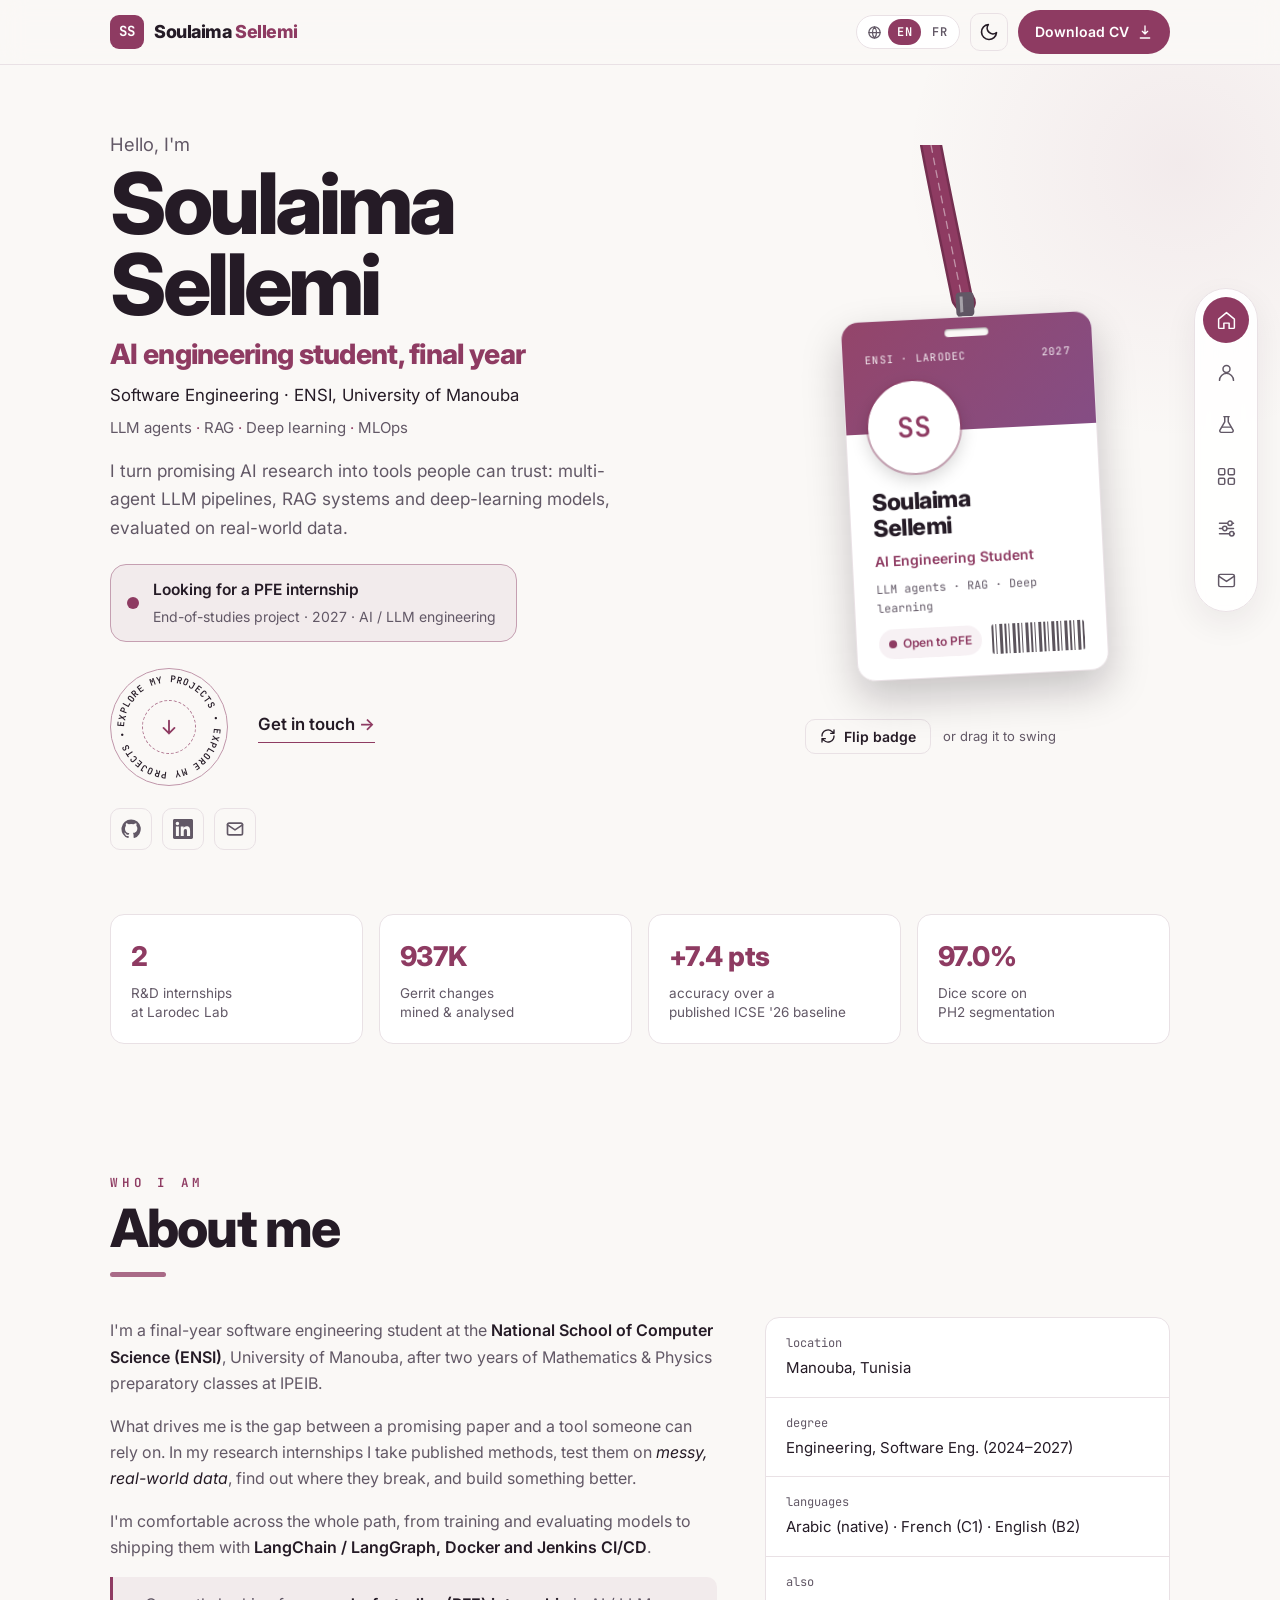
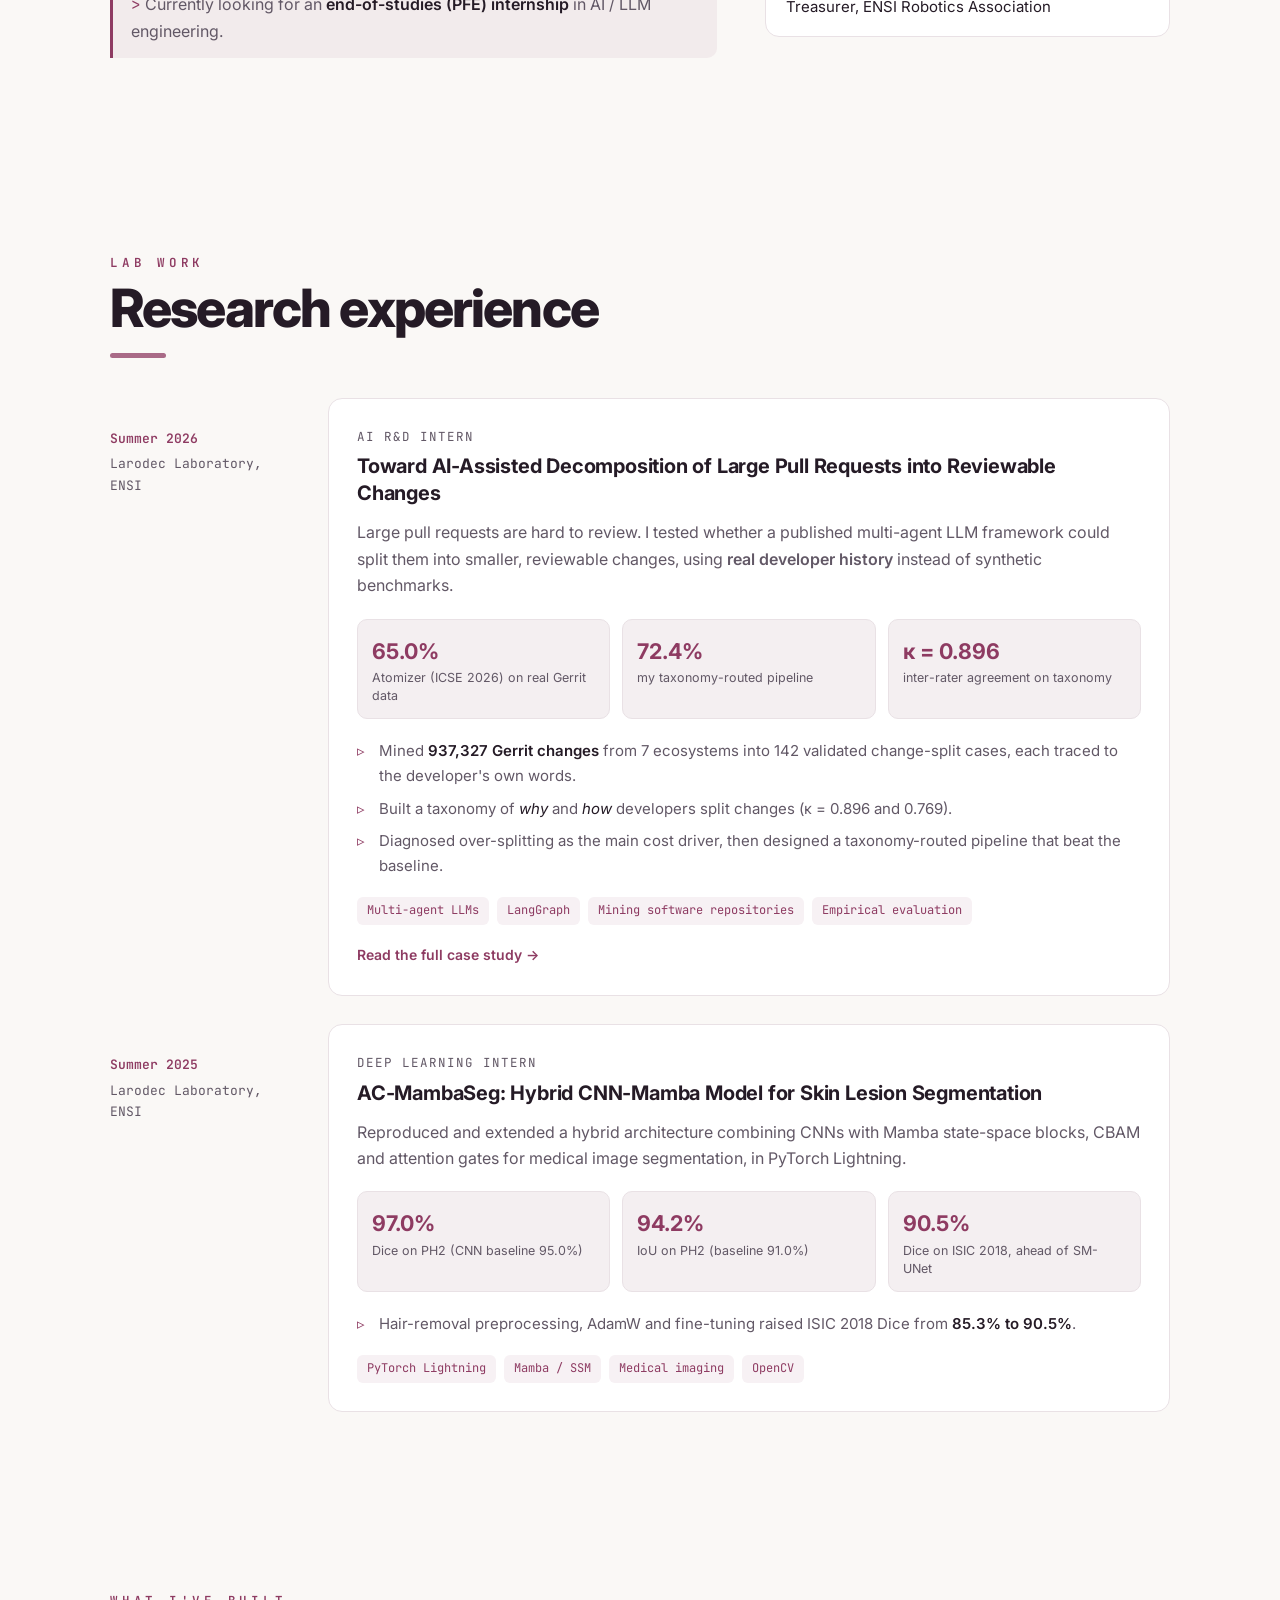
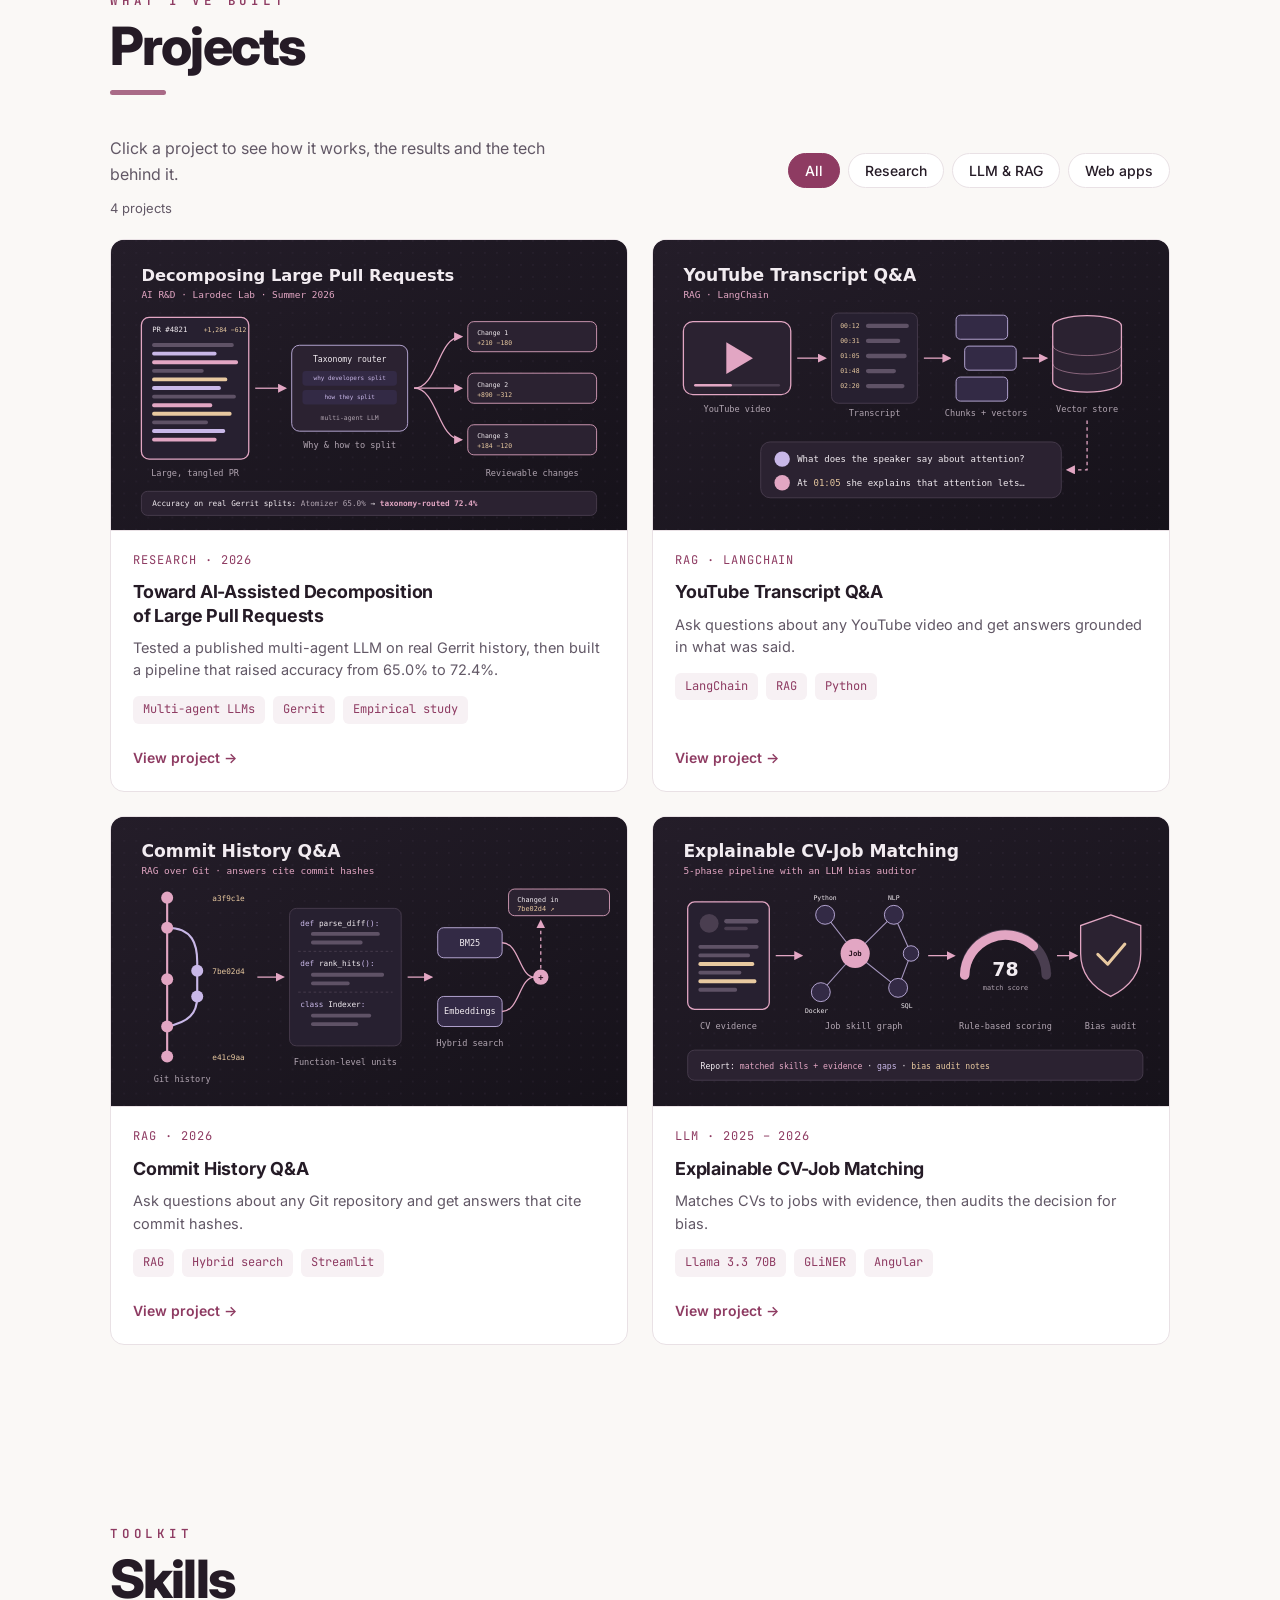
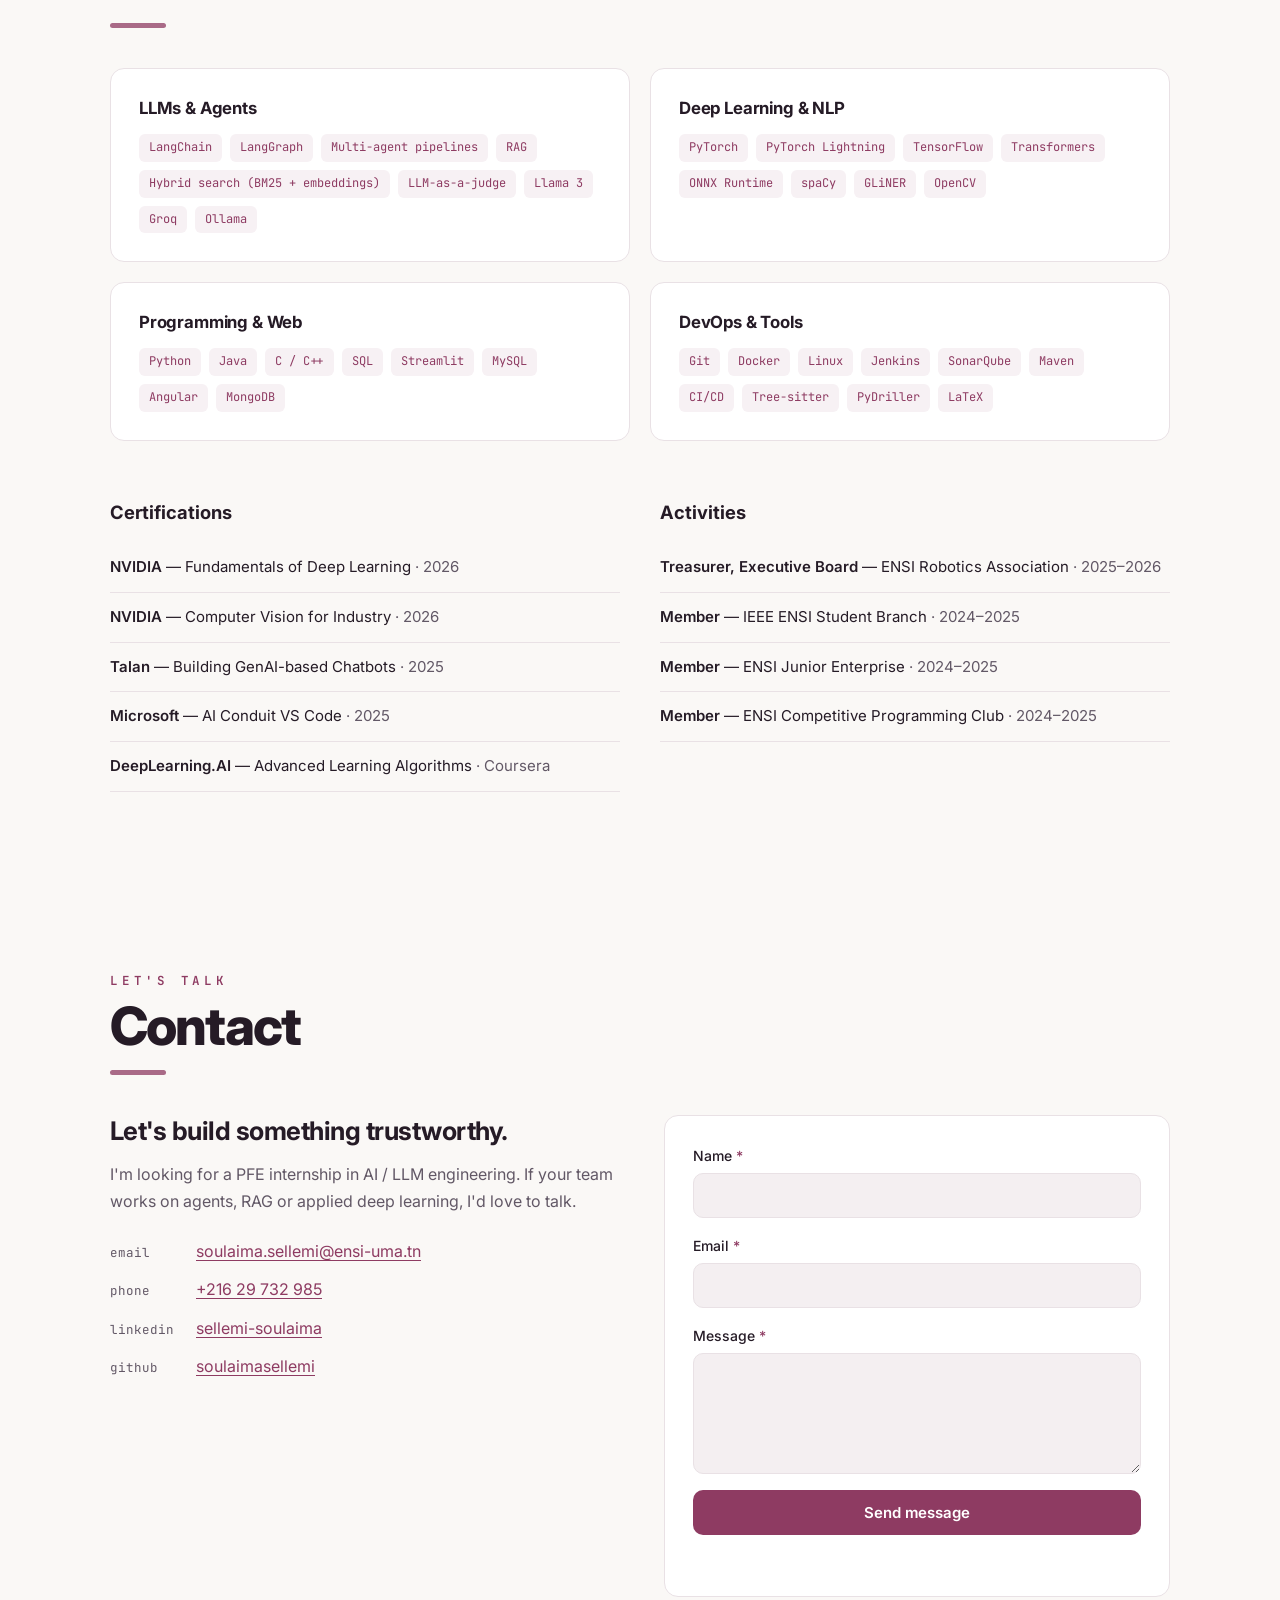
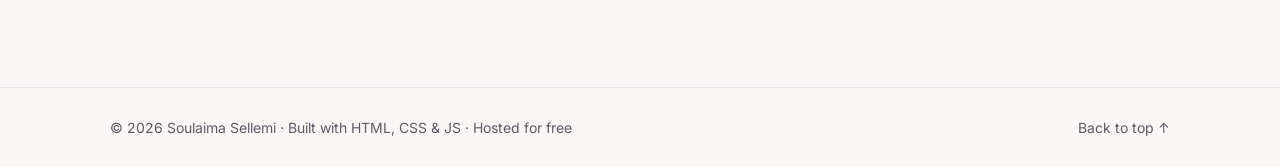
==== commit 7669019d: "new updates" ====
--- a/portfolio/index.html
+++ b/portfolio/index.html
@@ -19,26 +19,44 @@
       var t = localStorage.getItem("theme");
       if (t) document.documentElement.setAttribute("data-theme", t);
     } catch (e) {}
+    try {
+      var l = localStorage.getItem("lang");
+      if (!l) l = (navigator.language || "en").toLowerCase().indexOf("fr") === 0 ? "fr" : "en";
+      document.documentElement.lang = l;
+    } catch (e) {}
   </script>
 </head>
 <body>
-  <a class="skip-link" href="#main">Skip to main content</a>
-  <!-- ========== NAV ========== -->
+  <a class="skip-link" href="#main" data-i18n="a11y.skip">Skip to main content</a>
+  <!-- ========== TOP BAR ========== -->
   <header class="nav" id="top">
     <div class="container nav-inner">
-      <a href="#top" class="logo" aria-label="Soulaima Sellemi, back to top"><span class="logo-mark" aria-hidden="true">SS</span><span class="logo-text">soulaima<span class="accent">.dev</span></span></a>
+      <a href="#top" class="logo" aria-label="Soulaima Sellemi">
+        <span class="logo-mark" aria-hidden="true">SS</span>
+        <span class="logo-full" aria-hidden="true">Soulaima <span class="accent">Sellemi</span></span>
+      </a>
       <nav class="nav-links" id="navLinks" aria-label="Main">
-        <a href="#about">About</a>
-        <a href="#experience">Research</a>
-        <a href="#projects">Projects</a>
-        <a href="#skills">Skills</a>
-        <a href="#contact">Contact</a>
+        <a href="#about" data-i18n="nav.about">About</a>
+        <a href="#experience" data-i18n="nav.research">Research</a>
+        <a href="#projects" data-i18n="nav.projects">Projects</a>
+        <a href="#skills" data-i18n="nav.skills">Skills</a>
+        <a href="#contact" data-i18n="nav.contact">Contact</a>
       </nav>
       <div class="nav-actions">
+        <div class="lang-switch" role="group" aria-label="Language / Langue">
+          <svg aria-hidden="true" focusable="false" viewBox="0 0 24 24"><circle cx="12" cy="12" r="9"/><path d="M3 12h18M12 3a14 14 0 0 1 0 18M12 3a14 14 0 0 0 0 18"/></svg>
+          <button type="button" data-lang="en" aria-pressed="true" lang="en">EN</button>
+          <button type="button" data-lang="fr" aria-pressed="false" lang="fr">FR</button>
+        </div>
         <button class="icon-btn" id="themeToggle" type="button" aria-label="Switch to light mode">
           <svg aria-hidden="true" focusable="false" class="i-sun" viewBox="0 0 24 24"><circle cx="12" cy="12" r="4"/><path d="M12 2v2M12 20v2M4.9 4.9l1.4 1.4M17.7 17.7l1.4 1.4M2 12h2M20 12h2M4.9 19.1l1.4-1.4M17.7 6.3l1.4-1.4"/></svg>
           <svg aria-hidden="true" focusable="false" class="i-moon" viewBox="0 0 24 24"><path d="M21 12.8A9 9 0 1 1 11.2 3a7 7 0 0 0 9.8 9.8z"/></svg>
         </button>
+        <a class="btn btn-primary btn-sm cv-btn" href="assets/Soulaima_Sellemi_CV.pdf" target="_blank" rel="noopener">
+          <span class="cv-label" data-i18n="cta.cv">Download CV</span>
+          <svg aria-hidden="true" focusable="false" viewBox="0 0 24 24"><path d="M12 3v12m0 0-4-4m4 4 4-4M5 21h14"/></svg>
+          <span class="sr-only" data-i18n="a11y.newtab"> (opens in a new tab)</span>
+        </a>
         <button class="icon-btn menu-btn" id="menuBtn" type="button" aria-label="Menu" aria-expanded="false" aria-controls="navLinks">
           <svg aria-hidden="true" focusable="false" viewBox="0 0 24 24"><path d="M4 7h16M4 12h16M4 17h16"/></svg>
         </button>
@@ -46,126 +64,192 @@
     </div>
   </header>
 
+  <!-- ========== SIDE RAIL (desktop) ========== -->
+  <nav class="rail" id="rail" aria-label="Sections">
+    <a href="#top" data-target="top">
+      <svg aria-hidden="true" focusable="false" viewBox="0 0 24 24"><path d="M3 10.5 12 3l9 7.5V20a1 1 0 0 1-1 1h-5v-6H9v6H4a1 1 0 0 1-1-1z"/></svg>
+      <span class="rail-tip" data-i18n="nav.home">Home</span>
+    </a>
+    <a href="#about" data-target="about">
+      <svg aria-hidden="true" focusable="false" viewBox="0 0 24 24"><circle cx="12" cy="8" r="4"/><path d="M4 21a8 8 0 0 1 16 0"/></svg>
+      <span class="rail-tip" data-i18n="nav.about">About</span>
+    </a>
+    <a href="#experience" data-target="experience">
+      <svg aria-hidden="true" focusable="false" viewBox="0 0 24 24"><path d="M9 3h6M10 3v6L4.5 18.5A1.7 1.7 0 0 0 6 21h12a1.7 1.7 0 0 0 1.5-2.5L14 9V3"/><path d="M7.5 15h9"/></svg>
+      <span class="rail-tip" data-i18n="nav.research">Research</span>
+    </a>
+    <a href="#projects" data-target="projects">
+      <svg aria-hidden="true" focusable="false" viewBox="0 0 24 24"><rect x="3" y="3" width="7" height="7" rx="1.5"/><rect x="14" y="3" width="7" height="7" rx="1.5"/><rect x="3" y="14" width="7" height="7" rx="1.5"/><rect x="14" y="14" width="7" height="7" rx="1.5"/></svg>
+      <span class="rail-tip" data-i18n="nav.projects">Projects</span>
+    </a>
+    <a href="#skills" data-target="skills">
+      <svg aria-hidden="true" focusable="false" viewBox="0 0 24 24"><path d="M4 6h9M19 6h1M4 12h3M13 12h7M4 18h11M21 18h-1"/><circle cx="16" cy="6" r="2.5"/><circle cx="10" cy="12" r="2.5"/><circle cx="18" cy="18" r="2.5"/></svg>
+      <span class="rail-tip" data-i18n="nav.skills">Skills</span>
+    </a>
+    <a href="#contact" data-target="contact">
+      <svg aria-hidden="true" focusable="false" viewBox="0 0 24 24"><rect x="3" y="5" width="18" height="14" rx="2"/><path d="m3 7 9 6 9-6"/></svg>
+      <span class="rail-tip" data-i18n="nav.contact">Contact</span>
+    </a>
+  </nav>
+
   <main id="main" tabindex="-1">
     <!-- ========== HERO ========== -->
-    <section class="hero">
+    <section class="hero" id="home">
       <div class="container hero-grid">
-        <div class="hero-text reveal">
-          <p class="badge"><span class="dot" aria-hidden="true"></span> Open to a PFE internship · 2027</p>
-          <h1>Soulaima Sellemi</h1>
-          <p class="role mono">AI Engineer <span class="muted">—</span> LLM Agents &amp; Deep Learning</p>
-          <p class="lead">I turn promising AI research into tools people can actually trust: multi-agent LLM pipelines, RAG systems and deep-learning models, evaluated on real-world data — not just benchmarks.</p>
+        <div class="hero-text">
+          <p class="hello" data-i18n="hero.hello">Hello, I'm</p>
+          <h1>Soulaima<br />Sellemi</h1>
+          <p class="role" data-i18n="hero.role">AI engineering student, final year</p>
+          <p class="school" data-i18n="hero.school">Software Engineering · ENSI, University of Manouba</p>
+          <p class="focus-line" data-i18n="hero.focus">LLM agents <span aria-hidden="true">·</span> RAG <span aria-hidden="true">·</span> Deep learning <span aria-hidden="true">·</span> MLOps</p>
+          <p class="lead" data-i18n="hero.lead">I turn promising AI research into tools people can trust: multi-agent LLM pipelines, RAG systems and deep-learning models, evaluated on real-world data.</p>
+          <div class="pfe-card">
+            <span class="dot" aria-hidden="true"></span>
+            <div>
+              <strong data-i18n="hero.pfeTitle">Looking for a PFE internship</strong>
+              <span data-i18n="hero.pfeSub">End-of-studies project · 2027 · AI / LLM engineering</span>
+            </div>
+          </div>
           <div class="cta">
-            <a class="btn btn-primary" href="assets/Soulaima_Sellemi_CV.pdf" target="_blank" rel="noopener">
-              <svg aria-hidden="true" focusable="false" viewBox="0 0 24 24"><path d="M12 3v12m0 0-4-4m4 4 4-4M5 21h14"/></svg> Download CV
-            <span class="sr-only"> (opens in a new tab)</span></a>
-            <a class="btn btn-ghost" href="#contact">Get in touch</a>
+            <a class="spin-cta" href="#projects">
+              <svg class="spin-ring" viewBox="0 0 120 120" aria-hidden="true" focusable="false">
+                <defs><path id="spinPath" d="M60 60 m-46 0 a46 46 0 1 1 92 0 a46 46 0 1 1 -92 0"/></defs>
+                <text><textPath href="#spinPath" textLength="285" lengthAdjust="spacing" data-i18n="hero.spin">EXPLORE MY PROJECTS • EXPLORE MY PROJECTS •</textPath></text>
+              </svg>
+              <span class="spin-core" aria-hidden="true">
+                <svg viewBox="0 0 24 24"><path d="M12 5v14m0 0-6-6m6 6 6-6"/></svg>
+              </span>
+              <span class="sr-only" data-i18n="hero.spinLabel">Explore my projects</span>
+            </a>
+            <a class="text-link" href="#contact"><span data-i18n="cta.contact">Get in touch</span> <span aria-hidden="true">→</span></a>
           </div>
           <div class="socials">
             <a href="https://github.com/soulaimasellemi" target="_blank" rel="noopener" aria-label="GitHub">
               <svg aria-hidden="true" focusable="false" viewBox="0 0 24 24" class="fill"><path d="M12 .5a11.5 11.5 0 0 0-3.6 22.4c.6.1.8-.3.8-.6v-2c-3.2.7-3.9-1.5-3.9-1.5-.5-1.3-1.3-1.7-1.3-1.7-1-.7.1-.7.1-.7 1.2.1 1.8 1.2 1.8 1.2 1 1.8 2.8 1.3 3.5 1 .1-.8.4-1.3.7-1.6-2.6-.3-5.3-1.3-5.3-5.7 0-1.3.5-2.3 1.2-3.1-.1-.3-.5-1.5.1-3.1 0 0 1-.3 3.2 1.2a11 11 0 0 1 5.8 0C17.3 4.8 18.3 5 18.3 5c.6 1.6.2 2.8.1 3.1.8.8 1.2 1.9 1.2 3.1 0 4.4-2.7 5.4-5.3 5.7.4.4.8 1.1.8 2.2v3.2c0 .3.2.7.8.6A11.5 11.5 0 0 0 12 .5z"/></svg>
-            <span class="sr-only"> (opens in a new tab)</span></a>
+            <span class="sr-only" data-i18n="a11y.newtab"> (opens in a new tab)</span></a>
             <a href="https://linkedin.com/in/sellemi-soulaima" target="_blank" rel="noopener" aria-label="LinkedIn">
               <svg aria-hidden="true" focusable="false" viewBox="0 0 24 24" class="fill"><path d="M20.4 20.5h-3.6v-5.6c0-1.3 0-3-1.8-3s-2.1 1.4-2.1 2.9v5.7H9.3V9h3.4v1.6h.1c.5-.9 1.6-1.8 3.4-1.8 3.6 0 4.3 2.4 4.3 5.5v6.2zM5.3 7.4a2.1 2.1 0 1 1 0-4.2 2.1 2.1 0 0 1 0 4.2zm1.8 13.1H3.5V9h3.6v11.5zM22.2 0H1.8C.8 0 0 .8 0 1.7v20.6c0 .9.8 1.7 1.8 1.7h20.4c1 0 1.8-.8 1.8-1.7V1.7C24 .8 23.2 0 22.2 0z"/></svg>
-            <span class="sr-only"> (opens in a new tab)</span></a>
-            <a href="mailto:soulaima.sellemi@ensi-uma.tn" aria-label="Email">
+            <span class="sr-only" data-i18n="a11y.newtab"> (opens in a new tab)</span></a>
+            <a href="mailto:soulaima.sellemi@ensi-uma.tn" aria-label="Email" data-i18n-aria="aria.email">
               <svg aria-hidden="true" focusable="false" viewBox="0 0 24 24"><rect x="3" y="5" width="18" height="14" rx="2"/><path d="m3 7 9 6 9-6"/></svg>
             </a>
           </div>
         </div>
 
-        <!-- Terminal card -->
-        <div class="terminal reveal" aria-hidden="true">
-          <div class="term-bar"><span></span><span></span><span></span><p class="mono">~/soulaima — python</p></div>
-          <pre class="mono term-body"><span class="c-k">from</span> soulaima <span class="c-k">import</span> Engineer
-
-me = Engineer(
-    school=<span class="c-s">"ENSI · Software Eng."</span>,
-    focus=[<span class="c-s">"LLM agents"</span>, <span class="c-s">"RAG"</span>,
-           <span class="c-s">"Deep learning"</span>],
-    lab=<span class="c-s">"Larodec"</span>,
-)
-
-me.results()
-<span class="c-o">→ PR untangling: 65.0% → 72.4% acc</span>
-<span class="c-o">→ Skin lesions:  97.0% Dice (PH2)</span>
-<span class="c-o">→ Gerrit mined:  937,327 changes</span>
-
-me.status
-<span class="c-o">→ "Seeking PFE internship"</span><span class="cursor">▍</span></pre>
+        <!-- Hanging ID badge: drag to swing, click or use the button to flip -->
+        <div class="badge-wrap">
+          <div class="badge-stage" id="badgeStage">
+            <canvas class="lanyard" id="lanyard" aria-hidden="true"></canvas>
+            <div class="id-card" id="idCard">
+              <div class="id-inner" id="idInner">
+                <section class="id-face id-front" aria-label="ID badge, front" data-i18n-aria="aria.front">
+                  <span class="id-slot" aria-hidden="true"></span>
+                  <div class="id-head mono"><span>ENSI · LARODEC</span><span>2027</span></div>
+                  <div class="id-photo" aria-hidden="true"><span>SS</span></div>
+                  <p class="id-name">Soulaima<br />Sellemi</p>
+                  <p class="id-role" data-i18n="badge.role">AI Engineering Student</p>
+                  <p class="id-focus mono" data-i18n="badge.focus">LLM agents · RAG · Deep learning</p>
+                  <div class="id-foot">
+                    <span class="id-chip"><span class="dot" aria-hidden="true"></span><span data-i18n="badge.open">Open to PFE</span></span>
+                    <span class="id-code" aria-hidden="true"></span>
+                  </div>
+                </section>
+                <section class="id-face id-back" aria-label="ID badge, back" data-i18n-aria="aria.back">
+                  <span class="id-slot" aria-hidden="true"></span>
+                  <div class="id-head mono"><span>me.results()</span><span>v2026</span></div>
+                  <dl class="id-results">
+                    <div><dt data-i18n="badge.r1">PR decomposition</dt><dd>65.0% → 72.4%</dd></div>
+                    <div><dt data-i18n="badge.r2">Skin lesion segmentation</dt><dd data-i18n="badge.r2v">97.0% Dice</dd></div>
+                    <div><dt data-i18n="badge.r3">Gerrit changes mined</dt><dd>937,327</dd></div>
+                    <div><dt data-i18n="badge.r4">CV-job matching error</dt><dd>25.7 → 8.2 pts</dd></div>
+                  </dl>
+                  <p class="id-handles mono">github/soulaimasellemi<br />in/sellemi-soulaima</p>
+                </section>
+              </div>
+            </div>
+          </div>
+          <div class="badge-controls">
+            <button class="btn btn-ghost btn-sm" type="button" id="flipBtn" aria-pressed="false">
+              <svg aria-hidden="true" focusable="false" viewBox="0 0 24 24"><path d="M3 12a9 9 0 0 1 15.5-6.2L21 8M21 3v5h-5M21 12a9 9 0 0 1-15.5 6.2L3 16M3 21v-5h5"/></svg>
+              <span id="flipLabel">Flip badge</span>
+            </button>
+            <span class="badge-hint muted" data-i18n="badge.hint">or drag it to swing</span>
+          </div>
         </div>
       </div>
 
       <!-- Stats -->
-      <div class="container stats reveal" role="list" aria-label="Key results">
-        <div class="stat" role="listitem"><strong>2</strong><span>R&amp;D internships<br/>at Larodec Lab</span></div>
-        <div class="stat" role="listitem"><strong>937K</strong><span>Gerrit changes<br/>mined &amp; analysed</span></div>
-        <div class="stat" role="listitem"><strong>+7.4 pts</strong><span>accuracy over a<br/>published ICSE '26 baseline</span></div>
-        <div class="stat" role="listitem"><strong>97.0%</strong><span>Dice score on<br/>PH2 segmentation</span></div>
+      <div class="container stats" role="list" aria-label="Key results" data-i18n-aria="aria.stats">
+        <div class="stat" role="listitem"><strong>2</strong><span data-i18n="stats.s1">R&amp;D internships<br/>at Larodec Lab</span></div>
+        <div class="stat" role="listitem"><strong>937K</strong><span data-i18n="stats.s2">Gerrit changes<br/>mined &amp; analysed</span></div>
+        <div class="stat" role="listitem"><strong>+7.4 pts</strong><span data-i18n="stats.s3">accuracy over a<br/>published ICSE '26 baseline</span></div>
+        <div class="stat" role="listitem"><strong>97.0%</strong><span data-i18n="stats.s4">Dice score on<br/>PH2 segmentation</span></div>
       </div>
     </section>
 
     <!-- ========== ABOUT ========== -->
     <section id="about" class="section">
       <div class="container">
-        <h2 class="section-title reveal"><span class="mono accent" aria-hidden="true">01.</span> About me</h2>
+        <p class="eyebrow" data-i18n="about.eyebrow">Who I am</p>
+        <h2 class="section-title" data-i18n="about.title">About me</h2>
         <div class="about-grid">
-          <div class="reveal">
-            <p>I'm a final-year software engineering student at the <strong>National School of Computer Science (ENSI)</strong>, University of Manouba, after two years of Mathematics &amp; Physics preparatory classes at IPEIB.</p>
-            <p>What drives me is the gap between a promising paper and a tool someone can rely on. In my research internships I take published methods, test them on <em>messy, real-world data</em>, find out where they break, and build something better.</p>
-            <p>I'm comfortable across the whole path — from training and evaluating models to shipping them with <strong>LangChain / LangGraph, Docker and Jenkins CI/CD</strong>.</p>
-            <p class="looking"><span class="mono accent" aria-hidden="true">&gt;</span> Currently looking for an <strong>end-of-studies (PFE) internship</strong> in AI / LLM engineering.</p>
-          </div>
-          <ul class="facts reveal">
-            <li><span class="mono muted">location</span> Manouba, Tunisia</li>
-            <li><span class="mono muted">degree</span> Engineering, Software Eng. (2024–2027)</li>
-            <li><span class="mono muted">languages</span> Arabic (native) · French (C1) · English (B2)</li>
-            <li><span class="mono muted">also</span> Treasurer, ENSI Robotics Association</li>
+          <div>
+            <p data-i18n="about.p1">I'm a final-year software engineering student at the <strong>National School of Computer Science (ENSI)</strong>, University of Manouba, after two years of Mathematics &amp; Physics preparatory classes at IPEIB.</p>
+            <p data-i18n="about.p2">What drives me is the gap between a promising paper and a tool someone can rely on. In my research internships I take published methods, test them on <em>messy, real-world data</em>, find out where they break, and build something better.</p>
+            <p data-i18n="about.p3">I'm comfortable across the whole path, from training and evaluating models to shipping them with <strong>LangChain / LangGraph, Docker and Jenkins CI/CD</strong>.</p>
+            <p class="looking" data-i18n="about.looking"><span class="mono accent" aria-hidden="true">&gt;</span> Currently looking for an <strong>end-of-studies (PFE) internship</strong> in AI / LLM engineering.</p>
+          </div>
+          <ul class="facts">
+            <li><span class="mono muted" data-i18n="facts.loc">location</span> <span data-i18n="facts.locV">Manouba, Tunisia</span></li>
+            <li><span class="mono muted" data-i18n="facts.deg">degree</span> <span data-i18n="facts.degV">Engineering, Software Eng. (2024–2027)</span></li>
+            <li><span class="mono muted" data-i18n="facts.lang">languages</span> <span data-i18n="facts.langV">Arabic (native) · French (C1) · English (B2)</span></li>
+            <li><span class="mono muted" data-i18n="facts.also">also</span> <span data-i18n="facts.alsoV">Treasurer, ENSI Robotics Association</span></li>
           </ul>
         </div>
       </div>
     </section>
 
-    <!-- ========== EXPERIENCE ========== -->
+    <!-- ========== RESEARCH ========== -->
     <section id="experience" class="section">
       <div class="container">
-        <h2 class="section-title reveal"><span class="mono accent" aria-hidden="true">02.</span> Research experience</h2>
+        <p class="eyebrow" data-i18n="exp.eyebrow">Lab work</p>
+        <h2 class="section-title" data-i18n="exp.title">Research experience</h2>
 
         <div class="timeline">
-          <article class="t-item reveal">
-            <div class="t-meta mono"><span>Summer 2026</span><span class="muted">Larodec Laboratory, ENSI</span></div>
+          <article class="t-item">
+            <div class="t-meta mono"><span data-i18n="exp.e1date">Summer 2026</span><span class="muted" data-i18n="exp.lab">Larodec Laboratory, ENSI</span></div>
             <div class="card">
-              <p class="kicker mono">AI R&amp;D Intern</p>
-              <h3>Toward AI-Assisted Decomposition of Large Pull Requests into Reviewable Changes</h3>
-              <p>Large pull requests are hard to review. I tested whether a published multi-agent LLM framework could split them into smaller, reviewable changes — on <strong>real developer history</strong> instead of synthetic benchmarks.</p>
+              <p class="kicker mono" data-i18n="exp.e1role">AI R&amp;D Intern</p>
+              <h3 data-i18n="exp.e1title">Toward AI-Assisted Decomposition of Large Pull Requests into Reviewable Changes</h3>
+              <p data-i18n="exp.e1desc">Large pull requests are hard to review. I tested whether a published multi-agent LLM framework could split them into smaller, reviewable changes, using <strong>real developer history</strong> instead of synthetic benchmarks.</p>
               <div class="metrics">
-                <div><strong>65.0%</strong><span>Atomizer (ICSE 2026) on real Gerrit data</span></div>
-                <div><strong>72.4%</strong><span>my taxonomy-routed pipeline</span></div>
-                <div><strong>κ = 0.896</strong><span>inter-rater agreement on taxonomy</span></div>
+                <div><strong>65.0%</strong><span data-i18n="exp.e1m1">Atomizer (ICSE 2026) on real Gerrit data</span></div>
+                <div><strong>72.4%</strong><span data-i18n="exp.e1m2">my taxonomy-routed pipeline</span></div>
+                <div><strong>κ = 0.896</strong><span data-i18n="exp.e1m3">inter-rater agreement on taxonomy</span></div>
               </div>
               <ul class="bullets">
-                <li>Mined <strong>937,327 Gerrit changes</strong> from 7 ecosystems into 142 validated change-split cases, each traced to the developer's own words.</li>
-                <li>Built a taxonomy of <em>why</em> and <em>how</em> developers split changes (κ = 0.896 and 0.769).</li>
-                <li>Diagnosed over-splitting as the main cost driver, then designed a taxonomy-routed pipeline that beat the baseline.</li>
+                <li data-i18n="exp.e1b1">Mined <strong>937,327 Gerrit changes</strong> from 7 ecosystems into 142 validated change-split cases, each traced to the developer's own words.</li>
+                <li data-i18n="exp.e1b2">Built a taxonomy of <em>why</em> and <em>how</em> developers split changes (κ = 0.896 and 0.769).</li>
+                <li data-i18n="exp.e1b3">Diagnosed over-splitting as the main cost driver, then designed a taxonomy-routed pipeline that beat the baseline.</li>
               </ul>
               <div class="tags"><span>Multi-agent LLMs</span><span>LangGraph</span><span>Mining software repositories</span><span>Empirical evaluation</span></div>
-              <a class="case-link" href="project-pr-decomposition.html">Read the full case study <span aria-hidden="true">→</span></a>
+              <a class="case-link" href="project-pr-decomposition.html"><span data-i18n="exp.case">Read the full case study</span> <span aria-hidden="true">→</span></a>
             </div>
           </article>
 
-          <article class="t-item reveal">
-            <div class="t-meta mono"><span>Summer 2025</span><span class="muted">Larodec Laboratory, ENSI</span></div>
+          <article class="t-item">
+            <div class="t-meta mono"><span data-i18n="exp.e2date">Summer 2025</span><span class="muted" data-i18n="exp.lab">Larodec Laboratory, ENSI</span></div>
             <div class="card">
-              <p class="kicker mono">Deep Learning Intern</p>
-              <h3>AC-MambaSeg: Hybrid CNN-Mamba Model for Skin Lesion Segmentation</h3>
-              <p>Reproduced and extended a hybrid architecture combining CNNs with Mamba state-space blocks, CBAM and attention gates for medical image segmentation, in PyTorch Lightning.</p>
+              <p class="kicker mono" data-i18n="exp.e2role">Deep Learning Intern</p>
+              <h3 data-i18n="exp.e2title">AC-MambaSeg: Hybrid CNN-Mamba Model for Skin Lesion Segmentation</h3>
+              <p data-i18n="exp.e2desc">Reproduced and extended a hybrid architecture combining CNNs with Mamba state-space blocks, CBAM and attention gates for medical image segmentation, in PyTorch Lightning.</p>
               <div class="metrics">
-                <div><strong>97.0%</strong><span>Dice on PH2 (CNN baseline 95.0%)</span></div>
-                <div><strong>94.2%</strong><span>IoU on PH2 (baseline 91.0%)</span></div>
-                <div><strong>90.5%</strong><span>Dice on ISIC 2018, ahead of SM-UNet</span></div>
+                <div><strong>97.0%</strong><span data-i18n="exp.e2m1">Dice on PH2 (CNN baseline 95.0%)</span></div>
+                <div><strong>94.2%</strong><span data-i18n="exp.e2m2">IoU on PH2 (baseline 91.0%)</span></div>
+                <div><strong>90.5%</strong><span data-i18n="exp.e2m3">Dice on ISIC 2018, ahead of SM-UNet</span></div>
               </div>
               <ul class="bullets">
-                <li>Hair-removal preprocessing, AdamW and fine-tuning raised ISIC 2018 Dice from <strong>85.3% to 90.5%</strong>.</li>
+                <li data-i18n="exp.e2b1">Hair-removal preprocessing, AdamW and fine-tuning raised ISIC 2018 Dice from <strong>85.3% to 90.5%</strong>.</li>
               </ul>
               <div class="tags"><span>PyTorch Lightning</span><span>Mamba / SSM</span><span>Medical imaging</span><span>OpenCV</span></div>
             </div>
@@ -177,54 +261,64 @@
     <!-- ========== PROJECTS ========== -->
     <section id="projects" class="section">
       <div class="container">
-        <h2 class="section-title"><span class="mono accent" aria-hidden="true">03.</span> Projects</h2>
-        <p class="section-intro">Click a project to see how it works, the results and the tech behind it.</p>
-        <ul class="p-grid">
-          <li>
+        <p class="eyebrow" data-i18n="proj.eyebrow">What I've built</p>
+        <h2 class="section-title" data-i18n="proj.title">Projects</h2>
+        <div class="proj-head">
+          <p class="section-intro" data-i18n="proj.intro">Click a project to see how it works, the results and the tech behind it.</p>
+          <div class="filters" role="group" aria-label="Filter projects" data-i18n-aria="aria.filter">
+            <button type="button" class="chip" data-filter="all" aria-pressed="true" data-i18n="proj.fAll">All</button>
+            <button type="button" class="chip" data-filter="research" aria-pressed="false" data-i18n="proj.fResearch">Research</button>
+            <button type="button" class="chip" data-filter="llm" aria-pressed="false">LLM &amp; RAG</button>
+            <button type="button" class="chip" data-filter="web" aria-pressed="false" data-i18n="proj.fWeb">Web apps</button>
+          </div>
+        </div>
+        <p class="filter-count muted" id="projCount" aria-live="polite"></p>
+        <ul class="p-grid" id="projGrid">
+          <li data-cat="research llm">
             <a class="p-card" href="project-pr-decomposition.html">
               <span class="p-thumb"><img src="assets/projects/pr-decomposition.svg" alt="" width="1200" height="675" loading="lazy" /></span>
               <span class="p-body">
-                <span class="p-meta mono">Research · 2026</span>
-                <span class="p-title">Toward AI-Assisted Decomposition of Large Pull Requests</span>
-                <span class="p-tagline">Tested a published multi-agent LLM on real Gerrit history, then built a pipeline that raised accuracy from 65.0% to 72.4%.</span>
+                <span class="p-meta mono" data-i18n="proj.c1meta">Research · 2026</span>
+                <span class="p-title" data-i18n="proj.c1title">Toward AI-Assisted Decomposition of Large Pull Requests</span>
+                <span class="p-tagline" data-i18n="proj.c1tag">Tested a published multi-agent LLM on real Gerrit history, then built a pipeline that raised accuracy from 65.0% to 72.4%.</span>
                 <span class="tags"><span>Multi-agent LLMs</span><span>Gerrit</span><span>Empirical study</span></span>
-                <span class="p-more">View project <span aria-hidden="true">→</span></span>
+                <span class="p-more"><span data-i18n="proj.view">View project</span> <span aria-hidden="true">→</span></span>
               </span>
             </a>
           </li>
-          <li>
+          <li data-cat="llm">
             <a class="p-card" href="project-youtube-qa.html">
               <span class="p-thumb"><img src="assets/projects/youtube-qa.svg" alt="" width="1200" height="675" loading="lazy" /></span>
               <span class="p-body">
-                <span class="p-meta mono">RAG</span>
+                <span class="p-meta mono">RAG · LangChain</span>
                 <span class="p-title">YouTube Transcript Q&amp;A</span>
-                <span class="p-tagline">Ask questions about any YouTube video and get answers grounded in what was said.</span>
+                <span class="p-tagline" data-i18n="proj.c2tag">Ask questions about any YouTube video and get answers grounded in what was said.</span>
                 <span class="tags"><span>LangChain</span><span>RAG</span><span>Python</span></span>
-                <span class="p-more">View project <span aria-hidden="true">→</span></span>
+                <span class="p-more"><span data-i18n="proj.view">View project</span> <span aria-hidden="true">→</span></span>
               </span>
             </a>
           </li>
-          <li>
+          <li data-cat="llm web">
             <a class="p-card" href="project-commit-qa.html">
               <span class="p-thumb"><img src="assets/projects/commit-qa.svg" alt="" width="1200" height="675" loading="lazy" /></span>
               <span class="p-body">
-                <span class="p-meta mono">2026</span>
+                <span class="p-meta mono">RAG · 2026</span>
                 <span class="p-title">Commit History Q&amp;A</span>
-                <span class="p-tagline">Ask questions about any Git repository and get answers that cite commit hashes.</span>
+                <span class="p-tagline" data-i18n="proj.c3tag">Ask questions about any Git repository and get answers that cite commit hashes.</span>
                 <span class="tags"><span>RAG</span><span>Hybrid search</span><span>Streamlit</span></span>
-                <span class="p-more">View project <span aria-hidden="true">→</span></span>
+                <span class="p-more"><span data-i18n="proj.view">View project</span> <span aria-hidden="true">→</span></span>
               </span>
             </a>
           </li>
-          <li>
+          <li data-cat="llm web">
             <a class="p-card" href="project-cv-matching.html">
               <span class="p-thumb"><img src="assets/projects/cv-matching.svg" alt="" width="1200" height="675" loading="lazy" /></span>
               <span class="p-body">
-                <span class="p-meta mono">2025 – 2026</span>
-                <span class="p-title">Explainable CV-Job Matching</span>
-                <span class="p-tagline">Matches CVs to jobs with evidence, then audits the decision for bias.</span>
+                <span class="p-meta mono">LLM · 2025 – 2026</span>
+                <span class="p-title" data-i18n="proj.c4title">Explainable CV-Job Matching</span>
+                <span class="p-tagline" data-i18n="proj.c4tag">Matches CVs to jobs with evidence, then audits the decision for bias.</span>
                 <span class="tags"><span>Llama 3.3 70B</span><span>GLiNER</span><span>Angular</span></span>
-                <span class="p-more">View project <span aria-hidden="true">→</span></span>
+                <span class="p-more"><span data-i18n="proj.view">View project</span> <span aria-hidden="true">→</span></span>
               </span>
             </a>
           </li>
@@ -235,28 +329,29 @@
     <!-- ========== SKILLS ========== -->
     <section id="skills" class="section">
       <div class="container">
-        <h2 class="section-title reveal"><span class="mono accent" aria-hidden="true">04.</span> Skills</h2>
+        <p class="eyebrow" data-i18n="skills.eyebrow">Toolkit</p>
+        <h2 class="section-title" data-i18n="skills.title">Skills</h2>
         <div class="skills">
-          <div class="skill-group card reveal">
-            <h3>LLMs &amp; Agents</h3>
+          <div class="skill-group card">
+            <h3 data-i18n="skills.g1">LLMs &amp; Agents</h3>
             <div class="tags"><span>LangChain</span><span>LangGraph</span><span>Multi-agent pipelines</span><span>RAG</span><span>Hybrid search (BM25 + embeddings)</span><span>LLM-as-a-judge</span><span>Llama 3</span><span>Groq</span><span>Ollama</span></div>
           </div>
-          <div class="skill-group card reveal">
-            <h3>Deep Learning &amp; NLP</h3>
+          <div class="skill-group card">
+            <h3 data-i18n="skills.g2">Deep Learning &amp; NLP</h3>
             <div class="tags"><span>PyTorch</span><span>PyTorch Lightning</span><span>TensorFlow</span><span>Transformers</span><span>ONNX Runtime</span><span>spaCy</span><span>GLiNER</span><span>OpenCV</span></div>
           </div>
-          <div class="skill-group card reveal">
-            <h3>Programming &amp; Web</h3>
+          <div class="skill-group card">
+            <h3 data-i18n="skills.g3">Programming &amp; Web</h3>
             <div class="tags"><span>Python</span><span>Java</span><span>C / C++</span><span>SQL</span><span>Streamlit</span><span>MySQL</span><span>Angular</span><span>MongoDB</span></div>
           </div>
-          <div class="skill-group card reveal">
-            <h3>DevOps &amp; Tools</h3>
+          <div class="skill-group card">
+            <h3 data-i18n="skills.g4">DevOps &amp; Tools</h3>
             <div class="tags"><span>Git</span><span>Docker</span><span>Linux</span><span>Jenkins</span><span>SonarQube</span><span>Maven</span><span>CI/CD</span><span>Tree-sitter</span><span>PyDriller</span><span>LaTeX</span></div>
           </div>
         </div>
 
         <div class="two-col">
-          <div class="reveal">
+          <div>
             <h3 class="sub-title">Certifications</h3>
             <ul class="list">
               <li><strong>NVIDIA</strong> — Fundamentals of Deep Learning <span class="muted">· 2026</span></li>
@@ -266,13 +361,13 @@
               <li><strong>DeepLearning.AI</strong> — Advanced Learning Algorithms <span class="muted">· Coursera</span></li>
             </ul>
           </div>
-          <div class="reveal">
-            <h3 class="sub-title">Activities</h3>
+          <div>
+            <h3 class="sub-title" data-i18n="skills.act">Activities</h3>
             <ul class="list">
-              <li><strong>Treasurer, Executive Board</strong> — ENSI Robotics Association <span class="muted">· 2025–2026</span></li>
-              <li><strong>Member</strong> — IEEE ENSI Student Branch <span class="muted">· 2024–2025</span></li>
-              <li><strong>Member</strong> — ENSI Junior Enterprise <span class="muted">· 2024–2025</span></li>
-              <li><strong>Member</strong> — ENSI Competitive Programming Club <span class="muted">· 2024–2025</span></li>
+              <li data-i18n="skills.a1"><strong>Treasurer, Executive Board</strong> — ENSI Robotics Association <span class="muted">· 2025–2026</span></li>
+              <li data-i18n="skills.a2"><strong>Member</strong> — IEEE ENSI Student Branch <span class="muted">· 2024–2025</span></li>
+              <li data-i18n="skills.a3"><strong>Member</strong> — ENSI Junior Enterprise <span class="muted">· 2024–2025</span></li>
+              <li data-i18n="skills.a4"><strong>Member</strong> — ENSI Competitive Programming Club <span class="muted">· 2024–2025</span></li>
             </ul>
           </div>
         </div>
@@ -282,26 +377,27 @@
     <!-- ========== CONTACT ========== -->
     <section id="contact" class="section">
       <div class="container">
-        <h2 class="section-title reveal"><span class="mono accent" aria-hidden="true">05.</span> Contact</h2>
+        <p class="eyebrow" data-i18n="contact.eyebrow">Let's talk</p>
+        <h2 class="section-title" data-i18n="contact.title">Contact</h2>
         <div class="contact-grid">
-          <div class="reveal">
-            <h3 class="contact-title">Let's build something trustworthy.</h3>
-            <p>I'm looking for a PFE internship in AI / LLM engineering. If your team works on agents, RAG or applied deep learning, I'd love to talk.</p>
+          <div>
+            <h3 class="contact-title" data-i18n="contact.h">Let's build something trustworthy.</h3>
+            <p data-i18n="contact.p">I'm looking for a PFE internship in AI / LLM engineering. If your team works on agents, RAG or applied deep learning, I'd love to talk.</p>
             <ul class="contact-list">
               <li><span class="mono muted">email</span> <a href="mailto:soulaima.sellemi@ensi-uma.tn">soulaima.sellemi@ensi-uma.tn</a></li>
-              <li><span class="mono muted">phone</span> <a href="tel:+21629732985">+216 29 732 985</a></li>
-              <li><span class="mono muted">linkedin</span> <a href="https://linkedin.com/in/sellemi-soulaima" target="_blank" rel="noopener">sellemi-soulaima<span class="sr-only"> (opens in a new tab)</span></a></li>
-              <li><span class="mono muted">github</span> <a href="https://github.com/soulaimasellemi" target="_blank" rel="noopener">soulaimasellemi<span class="sr-only"> (opens in a new tab)</span></a></li>
+              <li><span class="mono muted" data-i18n="contact.phone">phone</span> <a href="tel:+21629732985">+216 29 732 985</a></li>
+              <li><span class="mono muted">linkedin</span> <a href="https://linkedin.com/in/sellemi-soulaima" target="_blank" rel="noopener">sellemi-soulaima<span class="sr-only" data-i18n="a11y.newtab"> (opens in a new tab)</span></a></li>
+              <li><span class="mono muted">github</span> <a href="https://github.com/soulaimasellemi" target="_blank" rel="noopener">soulaimasellemi<span class="sr-only" data-i18n="a11y.newtab"> (opens in a new tab)</span></a></li>
             </ul>
           </div>
 
           <!-- Free contact form via Web3Forms: put your access key in script.js (see README) -->
-          <form class="form card reveal" id="contactForm" aria-label="Contact form">
-            <label><span>Name <span class="req" aria-hidden="true">*</span></span><input name="name" required autocomplete="name" /></label>
-            <label><span>Email <span class="req" aria-hidden="true">*</span></span><input name="email" type="email" required autocomplete="email" /></label>
+          <form class="form card" id="contactForm" aria-label="Contact form" data-i18n-aria="aria.form">
+            <label><span><span data-i18n="form.name">Name</span> <span class="req" aria-hidden="true">*</span></span><input name="name" required autocomplete="name" /></label>
+            <label><span><span data-i18n="form.email">Email</span> <span class="req" aria-hidden="true">*</span></span><input name="email" type="email" required autocomplete="email" /></label>
             <label><span>Message <span class="req" aria-hidden="true">*</span></span><textarea name="message" rows="5" required></textarea></label>
             <input type="checkbox" name="botcheck" class="hidden" tabindex="-1" autocomplete="off" aria-hidden="true" />
-            <button class="btn btn-primary" type="submit">Send message</button>
+            <button class="btn btn-primary" type="submit" data-i18n="form.send">Send message</button>
             <p class="form-status" id="formStatus" role="status" aria-live="polite"></p>
           </form>
         </div>
@@ -311,11 +407,12 @@
 
   <footer class="footer">
     <div class="container footer-inner">
-      <p class="muted">© <span id="year"></span> Soulaima Sellemi · Built with HTML, CSS &amp; JS · Hosted for free</p>
-      <a href="#top" class="muted">Back to top <span aria-hidden="true">↑</span></a>
+      <p class="muted">© <span id="year"></span> Soulaima Sellemi · <span data-i18n="footer.built">Built with HTML, CSS &amp; JS · Hosted for free</span></p>
+      <a href="#top" class="muted"><span data-i18n="footer.top">Back to top</span> <span aria-hidden="true">↑</span></a>
     </div>
   </footer>
 
+  <script src="i18n.js"></script>
   <script src="script.js"></script>
 </body>
 </html>
--- a/portfolio/style.css
+++ b/portfolio/style.css
@@ -370,3 +370,261 @@
   .d-side { position: static; }
 }
 @media (max-width: 720px) { .steps li { grid-template-columns: 1fr; gap: 10px; } }
+
+/* ============ HANGING ID BADGE (hero) ============ */
+.badge-wrap { display: flex; flex-direction: column; align-items: center; gap: 14px; min-width: 0; }
+.badge-stage {
+  position: relative; width: 100%; max-width: 420px; height: 560px;
+  margin-top: -80px; /* strap starts above the hero, like it hangs from the top */
+}
+.lanyard { position: absolute; inset: 0; width: 100%; height: 100%; pointer-events: none; }
+.id-card {
+  --w: 252px; --h: 360px;
+  position: absolute; left: 0; top: 0; width: var(--w); height: var(--h);
+  transform-origin: 50% 0; perspective: 1200px;
+  cursor: grab; touch-action: none; user-select: none; -webkit-user-select: none;
+  will-change: transform;
+}
+.id-card.dragging { cursor: grabbing; }
+.id-inner {
+  position: relative; width: 100%; height: 100%;
+  transform-style: preserve-3d; transition: transform 0.7s cubic-bezier(.2,.8,.2,1);
+}
+.id-card.flipped .id-inner { transform: rotateY(180deg); }
+.id-face {
+  position: absolute; inset: 0; border-radius: 18px; padding: 30px 22px 20px;
+  backface-visibility: hidden; -webkit-backface-visibility: hidden;
+  display: flex; flex-direction: column; gap: 8px; overflow: hidden;
+  background: var(--card); border: 1px solid var(--border);
+  box-shadow: 0 18px 40px rgba(20, 10, 20, 0.22), 0 2px 0 rgba(255,255,255,0.04) inset;
+}
+.id-front::before {
+  content: ""; position: absolute; inset: 0 0 auto; height: 112px;
+  background: linear-gradient(135deg, var(--accent), color-mix(in srgb, var(--accent) 55%, var(--code-key)));
+  opacity: 0.95; z-index: 0;
+}
+.id-front > * { position: relative; z-index: 1; }
+.id-back { transform: rotateY(180deg); }
+.id-slot {
+  position: absolute; top: 11px; left: 50%; width: 44px; height: 8px; margin-left: -22px;
+  border-radius: 99px; background: var(--bg); box-shadow: inset 0 1px 2px rgba(0,0,0,0.35); z-index: 2;
+}
+.id-head { display: flex; justify-content: space-between; font-size: 10.5px; letter-spacing: 0.12em; text-transform: uppercase; }
+.id-front .id-head { color: var(--accent-ink); opacity: 0.9; }
+.id-back .id-head { color: var(--accent); }
+.id-photo {
+  width: 92px; height: 92px; border-radius: 50%; margin: 6px 0 4px;
+  display: grid; place-items: center; background: var(--card);
+  border: 4px solid var(--card); box-shadow: 0 6px 18px rgba(0,0,0,0.18);
+  outline: 2px solid color-mix(in srgb, var(--accent) 40%, transparent); outline-offset: 0;
+}
+.id-photo span {
+  font-family: "JetBrains Mono", monospace; font-weight: 600; font-size: 28px; color: var(--accent);
+}
+.id-name { font-size: 1.45rem; font-weight: 800; line-height: 1.1; letter-spacing: -0.02em; color: var(--text); margin-top: 4px; }
+.id-role { font-size: 14px; font-weight: 600; color: var(--accent); }
+.id-focus { font-size: 11.5px; color: var(--muted); }
+.id-foot { margin-top: auto; display: flex; justify-content: space-between; align-items: center; gap: 10px; }
+.id-chip {
+  display: inline-flex; align-items: center; gap: 6px; font-size: 12px; font-weight: 600;
+  padding: 5px 10px; border-radius: 99px; background: var(--accent-soft); color: var(--accent);
+}
+.id-code {
+  flex: 1; max-width: 96px; height: 30px; border-radius: 3px; opacity: 0.75;
+  background: repeating-linear-gradient(90deg, var(--text) 0 2px, transparent 2px 4px, var(--text) 4px 5px, transparent 5px 8px, var(--text) 8px 11px, transparent 11px 13px);
+}
+.id-results { display: flex; flex-direction: column; gap: 10px; margin-top: 10px; }
+.id-results div { padding: 10px 12px; border-radius: 10px; background: var(--bg-soft); border: 1px solid var(--border); }
+.id-results dt { font-size: 11.5px; color: var(--muted); }
+.id-results dd { font-size: 1.05rem; font-weight: 700; color: var(--accent); font-variant-numeric: tabular-nums; }
+.id-handles { margin-top: auto; font-size: 11px; color: var(--muted); line-height: 1.6; }
+.badge-controls { display: flex; align-items: center; gap: 12px; flex-wrap: wrap; justify-content: center; }
+.btn-sm { padding: 8px 14px; font-size: 14px; }
+.btn-sm svg { width: 16px; height: 16px; }
+.badge-hint { font-size: 13px; }
+
+/* Before JS runs (or without JS): show the card hanging straight */
+.id-card:not(.live) { left: 50%; top: 150px; margin-left: calc(var(--w) / -2); }
+
+@media (max-width: 900px) {
+  .badge-stage { margin-top: 0; height: 500px; }
+}
+@media (max-width: 420px) {
+  .id-card { --w: 228px; --h: 332px; }
+  .id-face { padding: 28px 18px 18px; }
+  .id-photo { width: 80px; height: 80px; }
+}
+@media (prefers-reduced-motion: reduce) {
+  .id-inner { transition: none; }
+  .badge-hint { display: none; }
+}
+button.btn-ghost { background: transparent; color: var(--text); }
+.id-back { gap: 6px; }
+.id-results { gap: 7px; margin-top: 6px; }
+.id-results div { padding: 7px 11px; border-radius: 9px; }
+.id-results dt { font-size: 11px; line-height: 1.3; }
+.id-results dd { font-size: 0.98rem; line-height: 1.3; }
+.id-handles { font-size: 10.5px; line-height: 1.5; }
+@media (max-width: 420px) {
+  .id-back .id-results { gap: 5px; }
+  .id-back .id-results div { padding: 5px 10px; }
+  .id-handles { display: none; }
+}
+
+/* =====================================================
+   v3: top bar, side rail, hero, spinning button, labels,
+   project filters, language switch
+   ===================================================== */
+
+/* ---- Top bar ---- */
+.nav-actions { display: flex; align-items: center; gap: 10px; }
+.logo { gap: 10px; }
+.logo-full {
+  display: inline-block; overflow: hidden; white-space: nowrap; vertical-align: middle;
+  max-width: 0; opacity: 0; font-size: 1.12rem; font-weight: 800; letter-spacing: -0.025em;
+  animation: logoIn 0.9s 0.5s cubic-bezier(.2,.8,.2,1) forwards;
+}
+@keyframes logoIn { to { max-width: 240px; opacity: 1; } }
+.lang-switch {
+  display: inline-flex; align-items: center; gap: 2px; padding: 3px 3px 3px 10px;
+  border: 1px solid var(--border); border-radius: 999px; background: var(--card);
+}
+.lang-switch svg { width: 15px; height: 15px; color: var(--muted); margin-right: 4px; }
+.lang-switch button {
+  font: 600 12px/1 "JetBrains Mono", monospace; letter-spacing: 0.04em;
+  padding: 7px 9px; border-radius: 999px; border: 0; background: transparent;
+  color: var(--muted); cursor: pointer; transition: background 0.2s, color 0.2s;
+}
+.lang-switch button:hover { color: var(--accent); }
+.lang-switch button[aria-pressed="true"] { background: var(--accent); color: var(--accent-ink); }
+.cv-btn { border-radius: 999px; padding: 9px 16px; }
+
+/* top text links only where the side rail isn't shown */
+@media (min-width: 1280px) { body:has(#rail) .nav-links { display: none; } }
+
+/* ---- Side rail ---- */
+.rail { display: none; }
+@media (min-width: 1280px) {
+  .rail {
+    display: flex; flex-direction: column; gap: 6px; padding: 8px;
+    position: fixed; z-index: 40; top: 50%; transform: translateY(-50%);
+    right: max(22px, env(safe-area-inset-right, 0px));
+    background: color-mix(in srgb, var(--card) 88%, transparent); backdrop-filter: blur(10px);
+    border: 1px solid var(--border); border-radius: 999px; box-shadow: var(--shadow);
+  }
+}
+.rail a {
+  position: relative; display: grid; place-items: center; width: 46px; height: 46px;
+  border-radius: 50%; color: var(--muted); transition: background 0.2s, color 0.2s;
+}
+.rail a svg { width: 21px; height: 21px; stroke-width: 1.7; }
+.rail a:hover { color: var(--accent); background: var(--accent-soft); }
+.rail a.active { background: var(--accent); color: var(--accent-ink); }
+.rail-tip {
+  position: absolute; right: calc(100% + 14px); top: 50%; transform: translate(6px, -50%);
+  white-space: nowrap; font-size: 13px; font-weight: 500; padding: 5px 10px; border-radius: 7px;
+  background: var(--text); color: var(--bg); opacity: 0; pointer-events: none;
+  transition: opacity 0.2s, transform 0.2s;
+}
+.rail a:hover .rail-tip, .rail a:focus-visible .rail-tip { opacity: 1; transform: translate(0, -50%); }
+
+/* ---- Hero ---- */
+.hero { padding: 64px 0 40px; }
+.hello { font-size: 1.15rem; color: var(--muted); margin-bottom: 4px; }
+.hero h1 {
+  font-size: clamp(3rem, 7vw, 5.3rem); line-height: 0.95; letter-spacing: -0.045em; font-weight: 800;
+}
+.hero .role {
+  font-family: "Inter", system-ui, sans-serif; font-weight: 800; letter-spacing: -0.025em;
+  font-size: clamp(1.25rem, 2.4vw, 1.75rem); line-height: 1.2; color: var(--accent); margin: 14px 0 10px;
+}
+.school { font-size: 1.05rem; color: var(--text); }
+.focus-line { font-size: 15px; color: var(--muted); margin: 6px 0 16px; }
+.focus-line span { color: var(--accent); }
+.pfe-card {
+  display: inline-flex; align-items: center; gap: 14px; margin-top: 22px; padding: 12px 20px 12px 16px;
+  border: 1px solid color-mix(in srgb, var(--accent) 40%, var(--border)); border-radius: 16px;
+  background: var(--accent-soft);
+}
+.pfe-card .dot { width: 12px; height: 12px; }
+.pfe-card strong { display: block; font-size: 15.5px; }
+.pfe-card div span { font-size: 14px; color: var(--muted); }
+.cta { display: flex; align-items: center; gap: 30px; flex-wrap: wrap; margin: 26px 0 22px; }
+
+/* spinning "explore my projects" button */
+.spin-cta {
+  position: relative; display: grid; place-items: center; flex-shrink: 0;
+  width: 118px; height: 118px; border-radius: 50%; color: var(--text);
+  border: 1px solid color-mix(in srgb, var(--accent) 45%, var(--border));
+}
+.spin-ring {
+  position: absolute; inset: 0; width: 100%; height: 100%; stroke: none;
+  animation: spin 18s linear infinite;
+}
+.spin-ring text {
+  fill: var(--text); stroke: none; font: 600 9.6px "JetBrains Mono", monospace; letter-spacing: 0.06em;
+}
+@keyframes spin { to { transform: rotate(360deg); } }
+.spin-core {
+  display: grid; place-items: center; width: 54px; height: 54px; border-radius: 50%;
+  border: 1.5px dashed color-mix(in srgb, var(--accent) 70%, transparent); color: var(--accent);
+  transition: background 0.25s, color 0.25s, transform 0.25s;
+}
+.spin-core svg { width: 22px; height: 22px; }
+.spin-cta:hover .spin-core { background: var(--accent); color: var(--accent-ink); border-style: solid; transform: translateY(3px); }
+.spin-cta:hover .spin-ring { animation-duration: 7s; }
+.spin-cta:focus-visible { border-radius: 50%; }
+.text-link {
+  font-weight: 600; font-size: 1.05rem; padding-bottom: 3px;
+  border-bottom: 1.5px solid var(--accent); color: var(--text);
+}
+.text-link span[aria-hidden] { color: var(--accent); display: inline-block; transition: transform 0.2s; }
+.text-link:hover span[aria-hidden] { transform: translateX(4px); }
+
+/* ---- Section labels ---- */
+.eyebrow {
+  font: 600 12.5px "JetBrains Mono", monospace; letter-spacing: 0.3em; text-transform: uppercase;
+  color: var(--accent); margin-bottom: 10px;
+}
+.section-title {
+  display: block; font-size: clamp(2.2rem, 5vw, 3.3rem); font-weight: 800;
+  letter-spacing: -0.035em; line-height: 1.05; margin-bottom: 40px;
+}
+.section-title::after {
+  content: ""; display: block; width: 56px; height: 5px; border-radius: 99px;
+  background: var(--accent); opacity: 0.75; margin-top: 16px;
+}
+
+/* ---- Project filters ---- */
+.proj-head { display: flex; justify-content: space-between; align-items: flex-end; gap: 16px 24px; flex-wrap: wrap; margin-bottom: 10px; }
+.proj-head .section-intro { margin: 0; max-width: 44ch; }
+.filters { display: flex; flex-wrap: wrap; gap: 8px; }
+.chip {
+  font: 500 14px "Inter", system-ui, sans-serif; padding: 8px 16px; border-radius: 999px;
+  border: 1px solid var(--border); background: var(--card); color: var(--text); cursor: pointer;
+  transition: border-color 0.2s, background 0.2s, color 0.2s;
+}
+.chip:hover { border-color: var(--accent); color: var(--accent); }
+.chip[aria-pressed="true"] { background: var(--accent); border-color: var(--accent); color: var(--accent-ink); }
+.filter-count { font-size: 13px; margin: 6px 0 20px; }
+.p-grid li[hidden] { display: none; }
+
+/* ---- Responsive ---- */
+@media (max-width: 900px) {
+  .hero { padding-top: 40px; }
+}
+@media (max-width: 720px) {
+  .logo-full { display: none; }
+  .cv-label { position: absolute; width: 1px; height: 1px; overflow: hidden; clip: rect(0 0 0 0); white-space: nowrap; }
+  .cv-btn { padding: 9px 11px; }
+  .nav-actions { gap: 6px; }
+  .cta { gap: 22px; }
+}
+@media (max-width: 380px) {
+  .lang-switch svg { display: none; }
+  .lang-switch { padding-left: 3px; }
+}
+@media (prefers-reduced-motion: reduce) {
+  .logo-full { animation: none; max-width: 240px; opacity: 1; }
+  .spin-ring { animation: none; }
+}
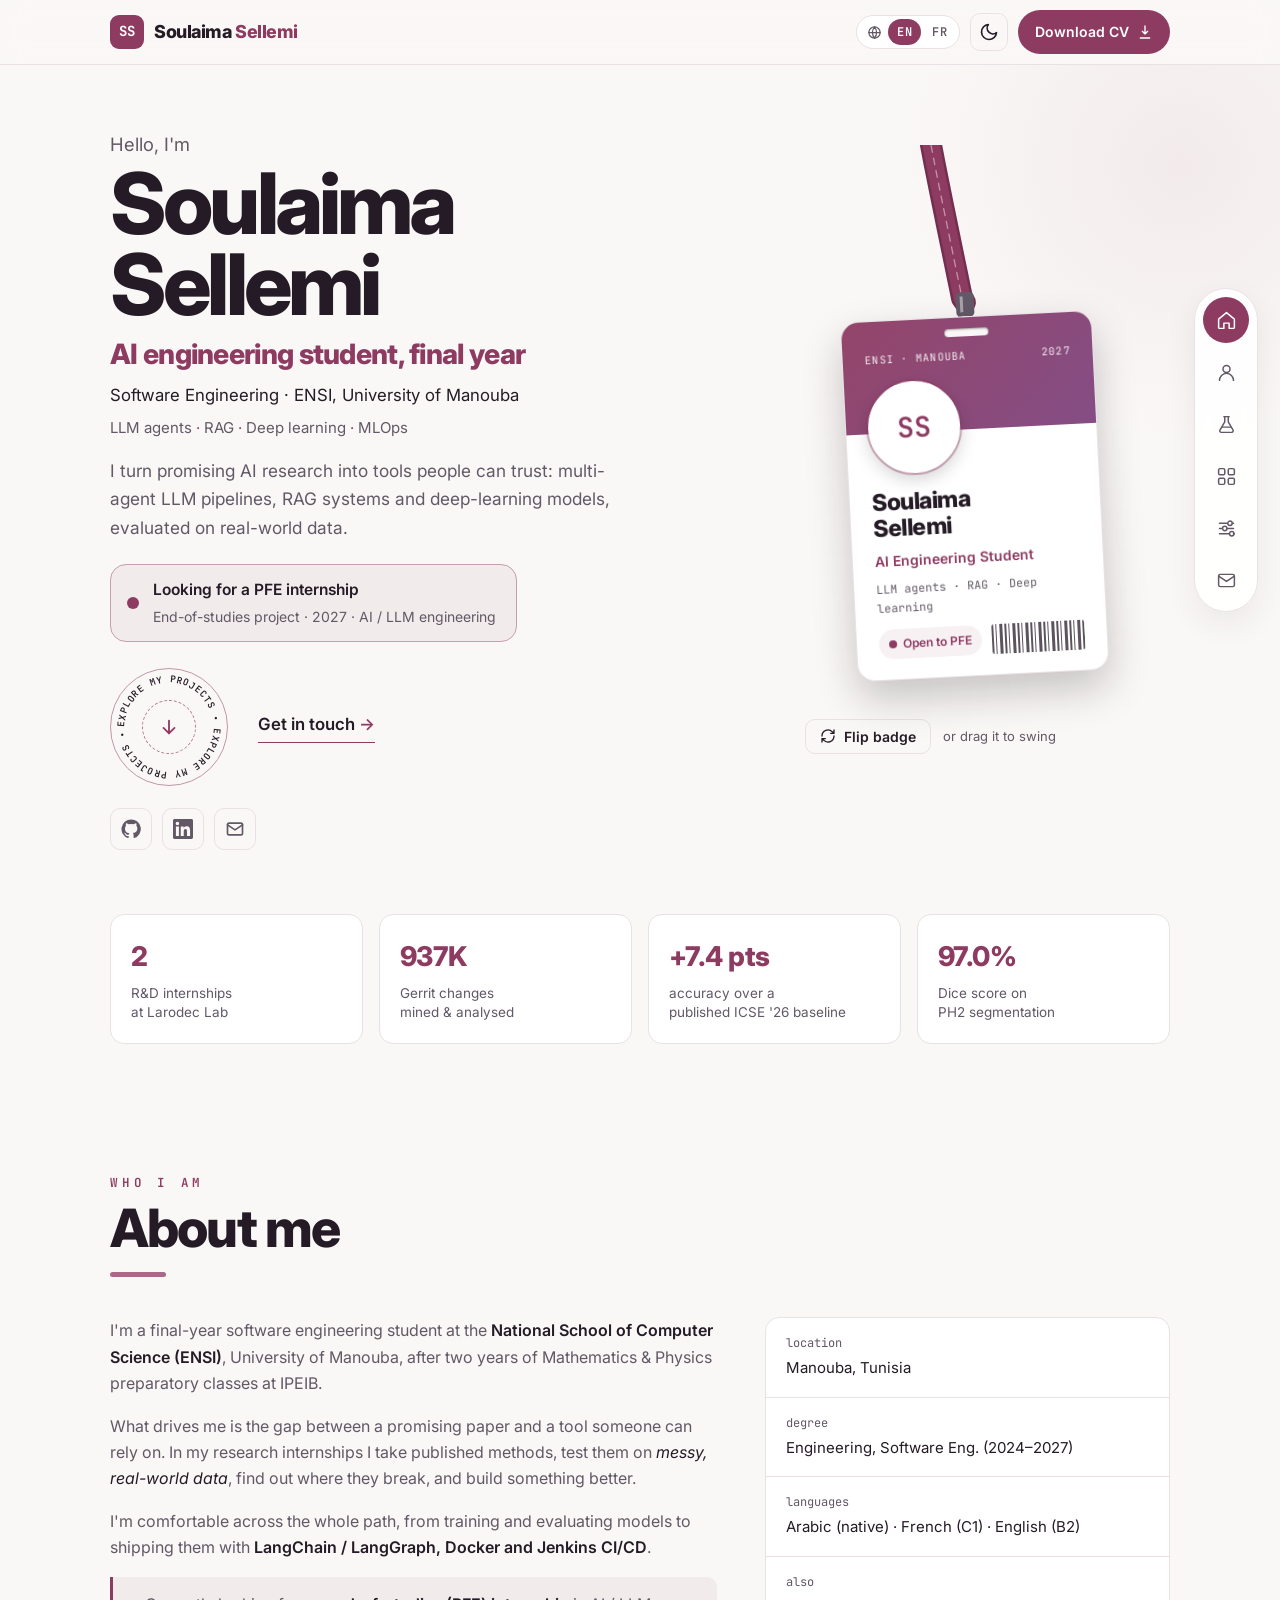
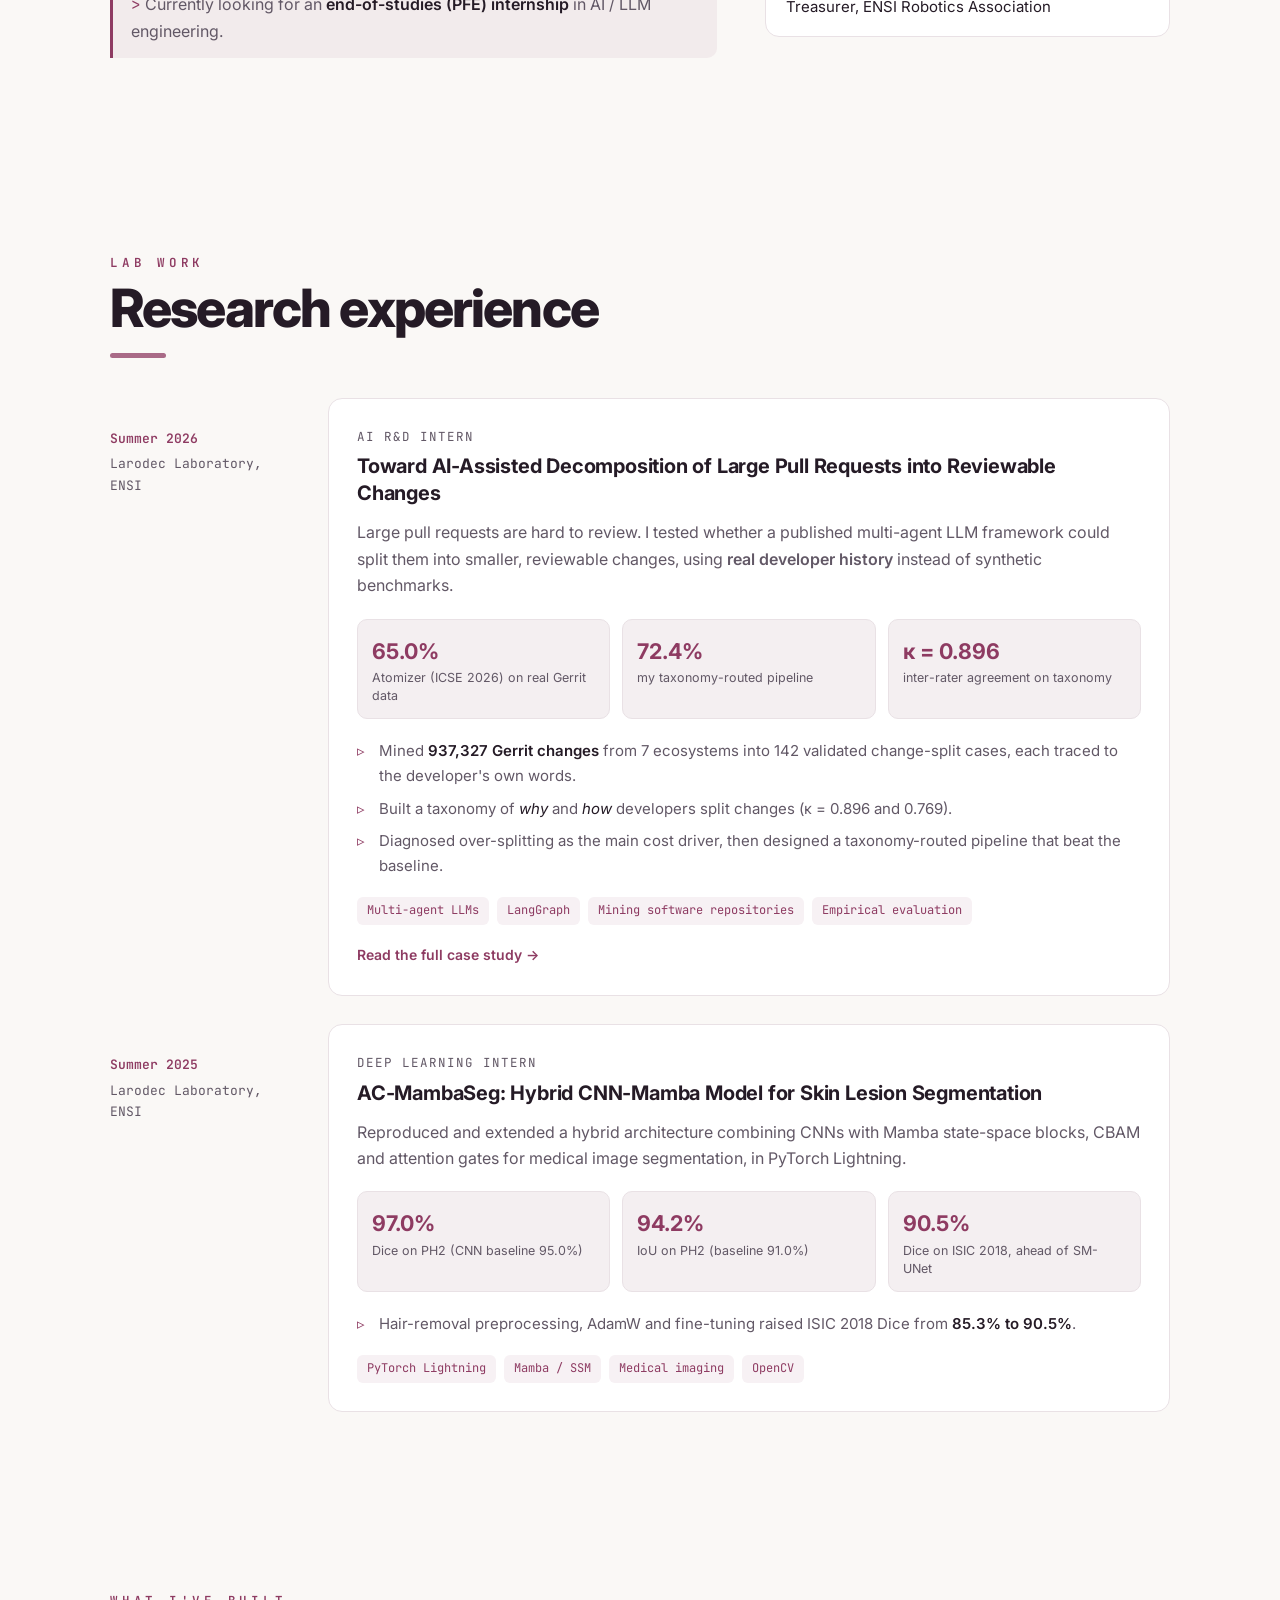
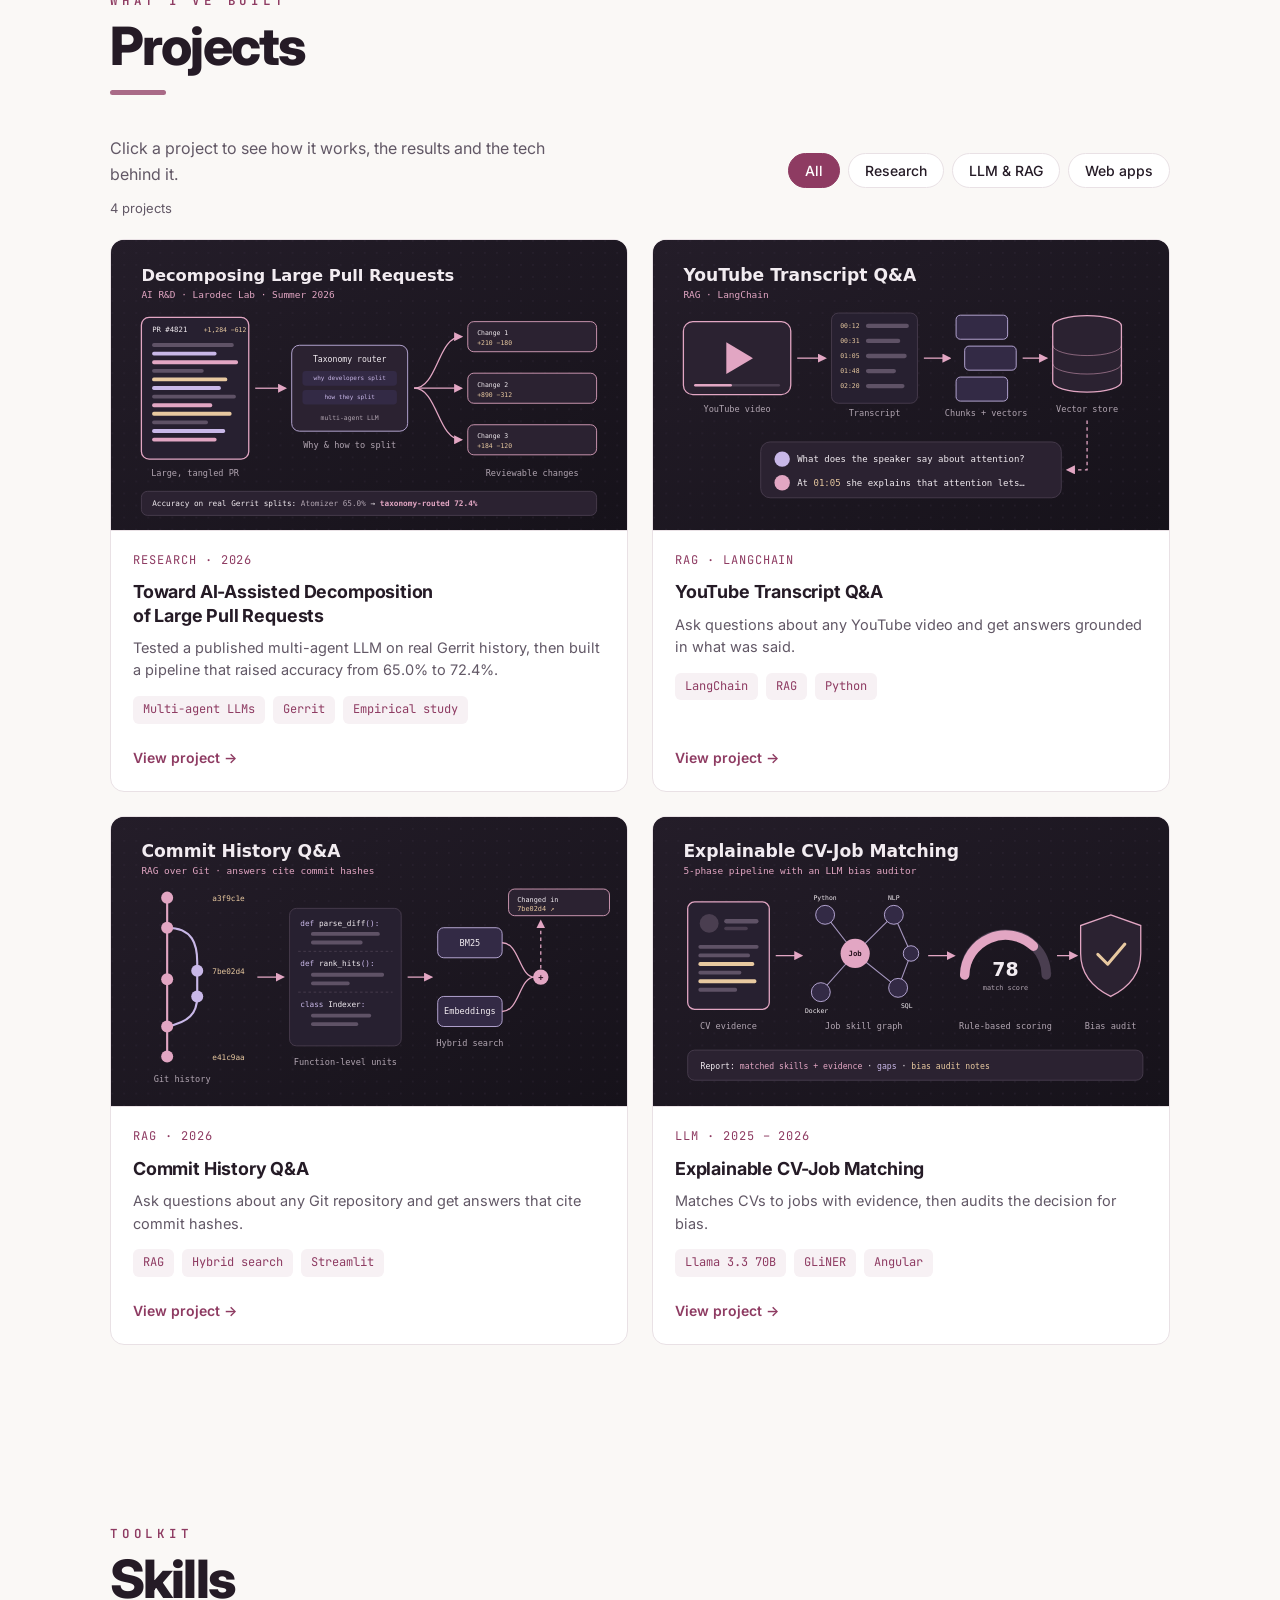
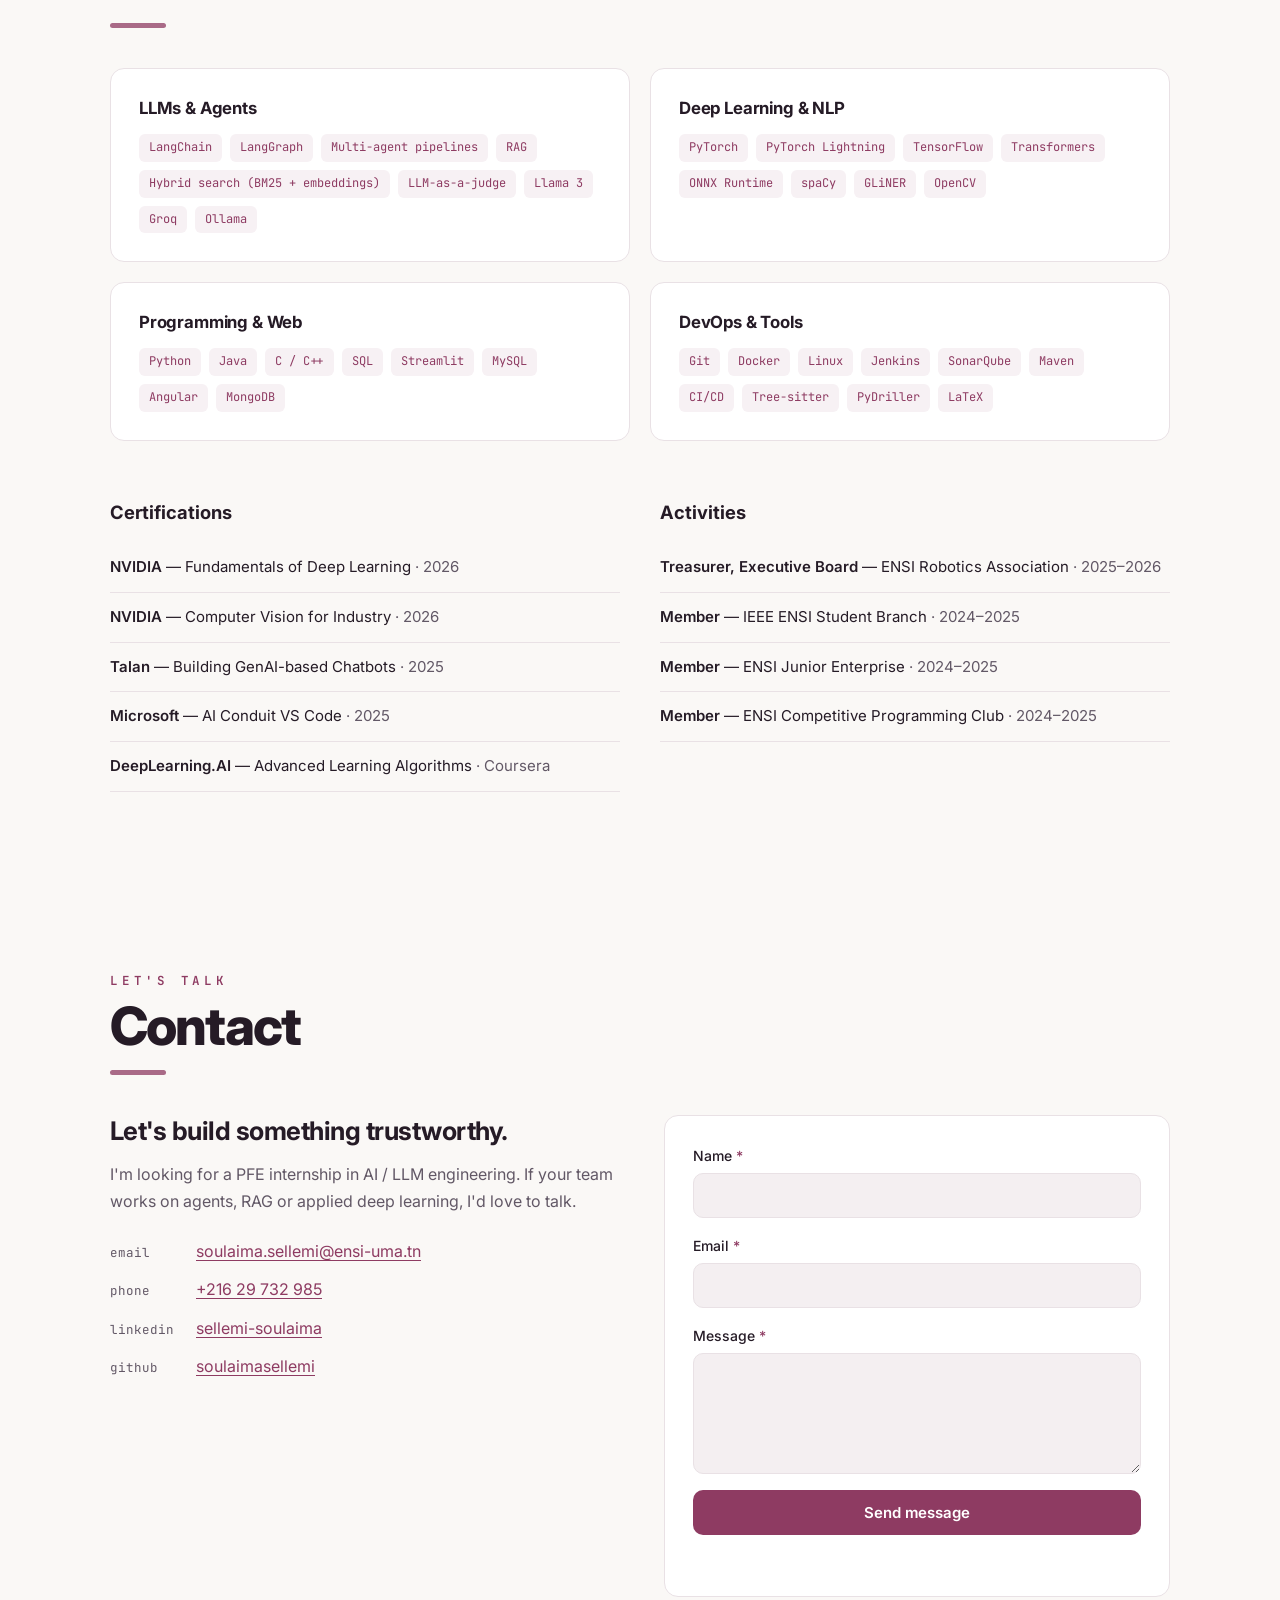
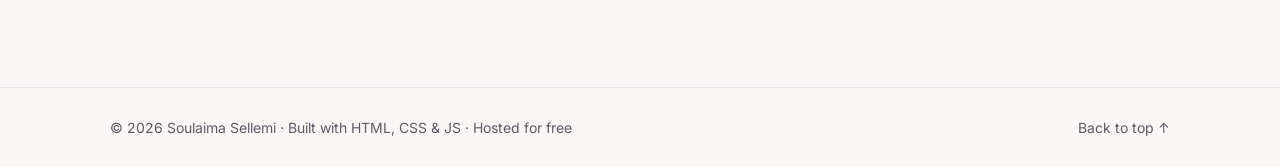
==== commit 73f24587: "fixing some issues" ====
--- a/portfolio/index.html
+++ b/portfolio/index.html
@@ -144,7 +144,7 @@
               <div class="id-inner" id="idInner">
                 <section class="id-face id-front" aria-label="ID badge, front" data-i18n-aria="aria.front">
                   <span class="id-slot" aria-hidden="true"></span>
-                  <div class="id-head mono"><span>ENSI · LARODEC</span><span>2027</span></div>
+                  <div class="id-head mono"><span>ENSI · MANOUBA</span><span>2027</span></div>
                   <div class="id-photo" aria-hidden="true"><span>SS</span></div>
                   <p class="id-name">Soulaima<br />Sellemi</p>
                   <p class="id-role" data-i18n="badge.role">AI Engineering Student</p>
@@ -156,14 +156,15 @@
                 </section>
                 <section class="id-face id-back" aria-label="ID badge, back" data-i18n-aria="aria.back">
                   <span class="id-slot" aria-hidden="true"></span>
-                  <div class="id-head mono"><span>me.results()</span><span>v2026</span></div>
-                  <dl class="id-results">
-                    <div><dt data-i18n="badge.r1">PR decomposition</dt><dd>65.0% → 72.4%</dd></div>
-                    <div><dt data-i18n="badge.r2">Skin lesion segmentation</dt><dd data-i18n="badge.r2v">97.0% Dice</dd></div>
-                    <div><dt data-i18n="badge.r3">Gerrit changes mined</dt><dd>937,327</dd></div>
-                    <div><dt data-i18n="badge.r4">CV-job matching error</dt><dd>25.7 → 8.2 pts</dd></div>
+                  <div class="id-head mono"><span>CONTACT</span><span>2027</span></div>
+                  <p class="id-back-title" data-i18n="badge.connect">Let's connect</p>
+                  <dl class="id-contact">
+                    <div><dt>Email</dt><dd>soulaima.sellemi<wbr />@ensi-uma.tn</dd></div>
+                    <div><dt>LinkedIn</dt><dd>in/sellemi-soulaima</dd></div>
+                    <div><dt>GitHub</dt><dd>soulaimasellemi</dd></div>
+                    <div><dt data-i18n="badge.city">Based in</dt><dd data-i18n="badge.cityV">Manouba, Tunisia</dd></div>
+                    <div><dt data-i18n="badge.langs">Languages</dt><dd data-i18n="badge.langsV">Arabic · French · English</dd></div>
                   </dl>
-                  <p class="id-handles mono">github/soulaimasellemi<br />in/sellemi-soulaima</p>
                 </section>
               </div>
             </div>
--- a/portfolio/style.css
+++ b/portfolio/style.css
@@ -628,3 +628,25 @@
   .logo-full { animation: none; max-width: 240px; opacity: 1; }
   .spin-ring { animation: none; }
 }
+
+/* badge back: contact card (no results) */
+.id-back-title { font-size: 1.3rem; font-weight: 800; letter-spacing: -0.02em; color: var(--text); margin-top: 8px; }
+.id-contact { display: flex; flex-direction: column; gap: 9px; margin-top: 4px; }
+.id-contact div { padding-bottom: 8px; border-bottom: 1px dashed var(--border); }
+.id-contact div:last-child { border-bottom: 0; padding-bottom: 0; }
+.id-contact dt { font: 600 10px "JetBrains Mono", monospace; letter-spacing: 0.12em; text-transform: uppercase; color: var(--accent); }
+.id-contact dd { font-size: 13px; font-weight: 500; color: var(--text); overflow-wrap: anywhere; }
+@media (max-width: 420px) {
+  .id-contact { gap: 6px; }
+  .id-contact div { padding-bottom: 5px; }
+  .id-back-title { font-size: 1.15rem; margin-top: 4px; }
+}
+.id-back { padding-bottom: 16px; }
+.id-contact { gap: 8px; }
+.id-contact div { padding-bottom: 7px; }
+@media (max-width: 420px) {
+  .id-back .id-head { font-size: 9.5px; }
+  .id-contact { gap: 4px; }
+  .id-contact div { padding-bottom: 4px; }
+  .id-contact dd { font-size: 12px; }
+}
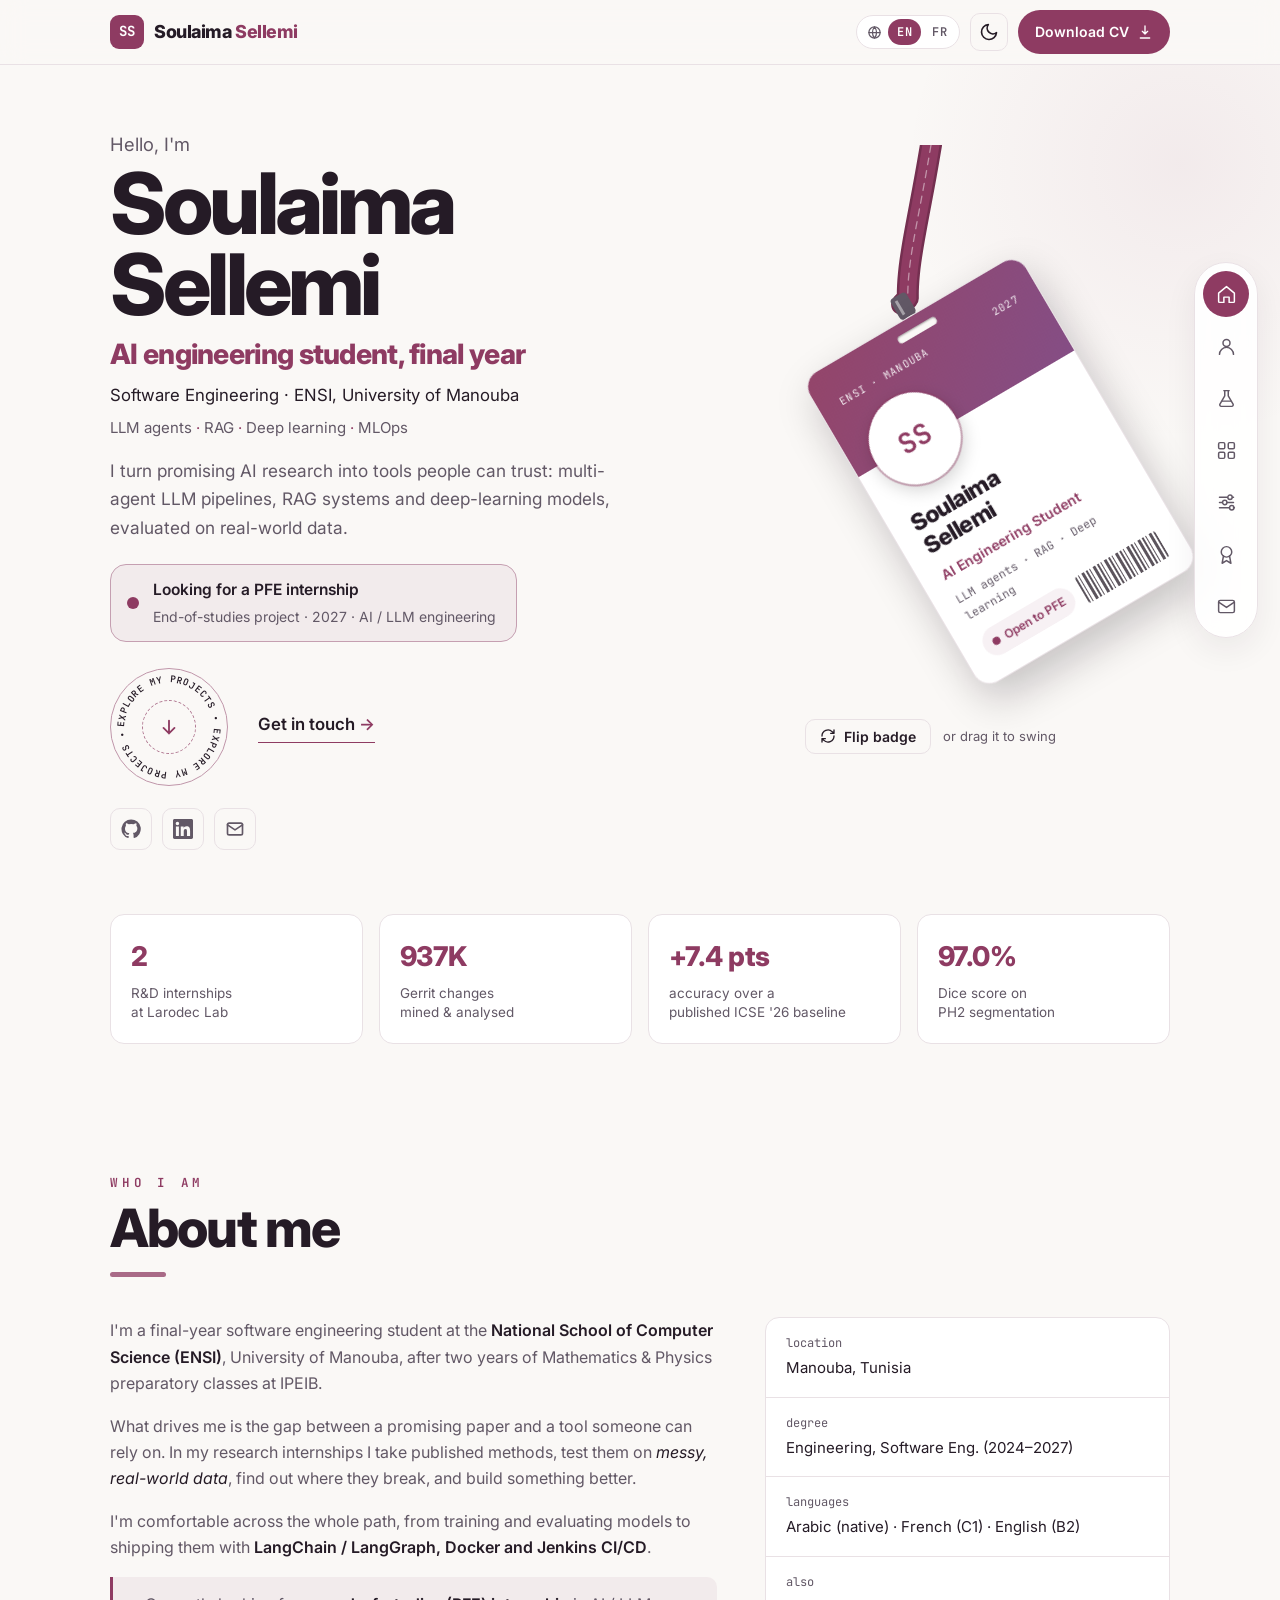
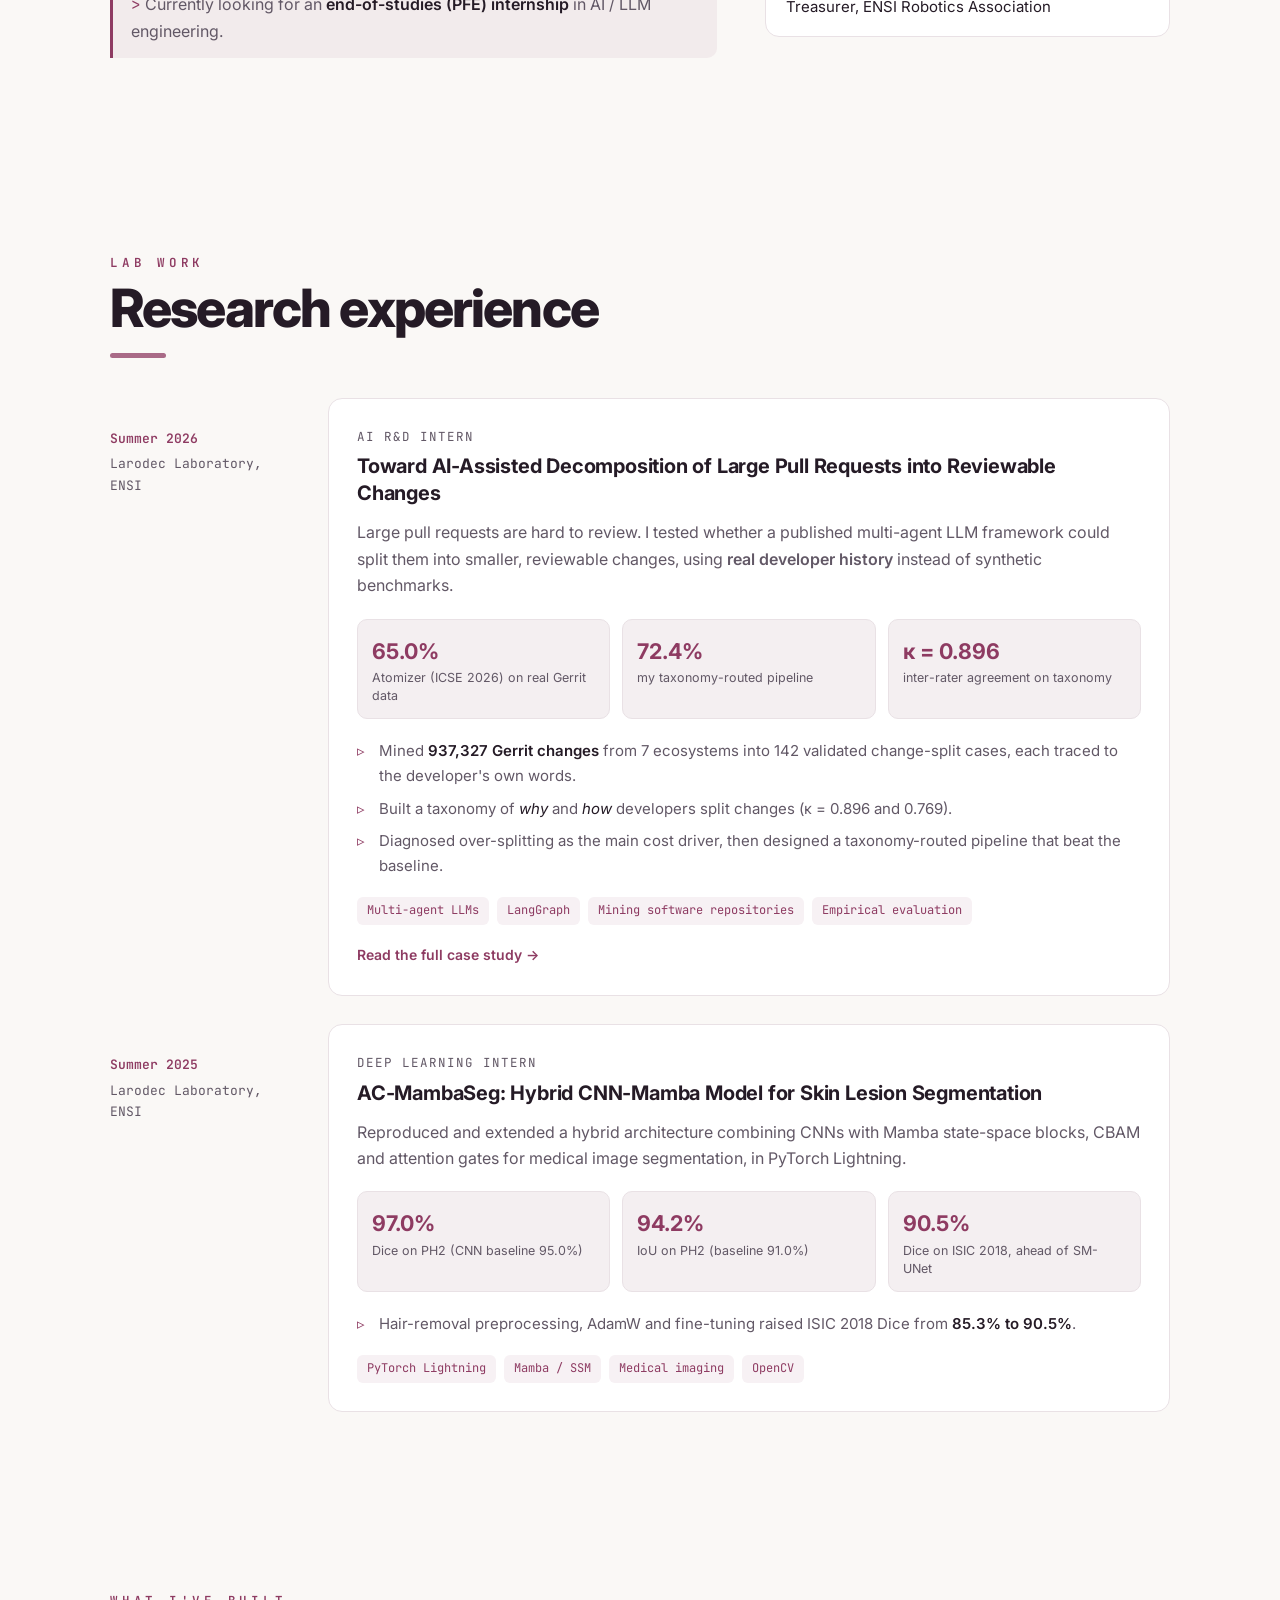
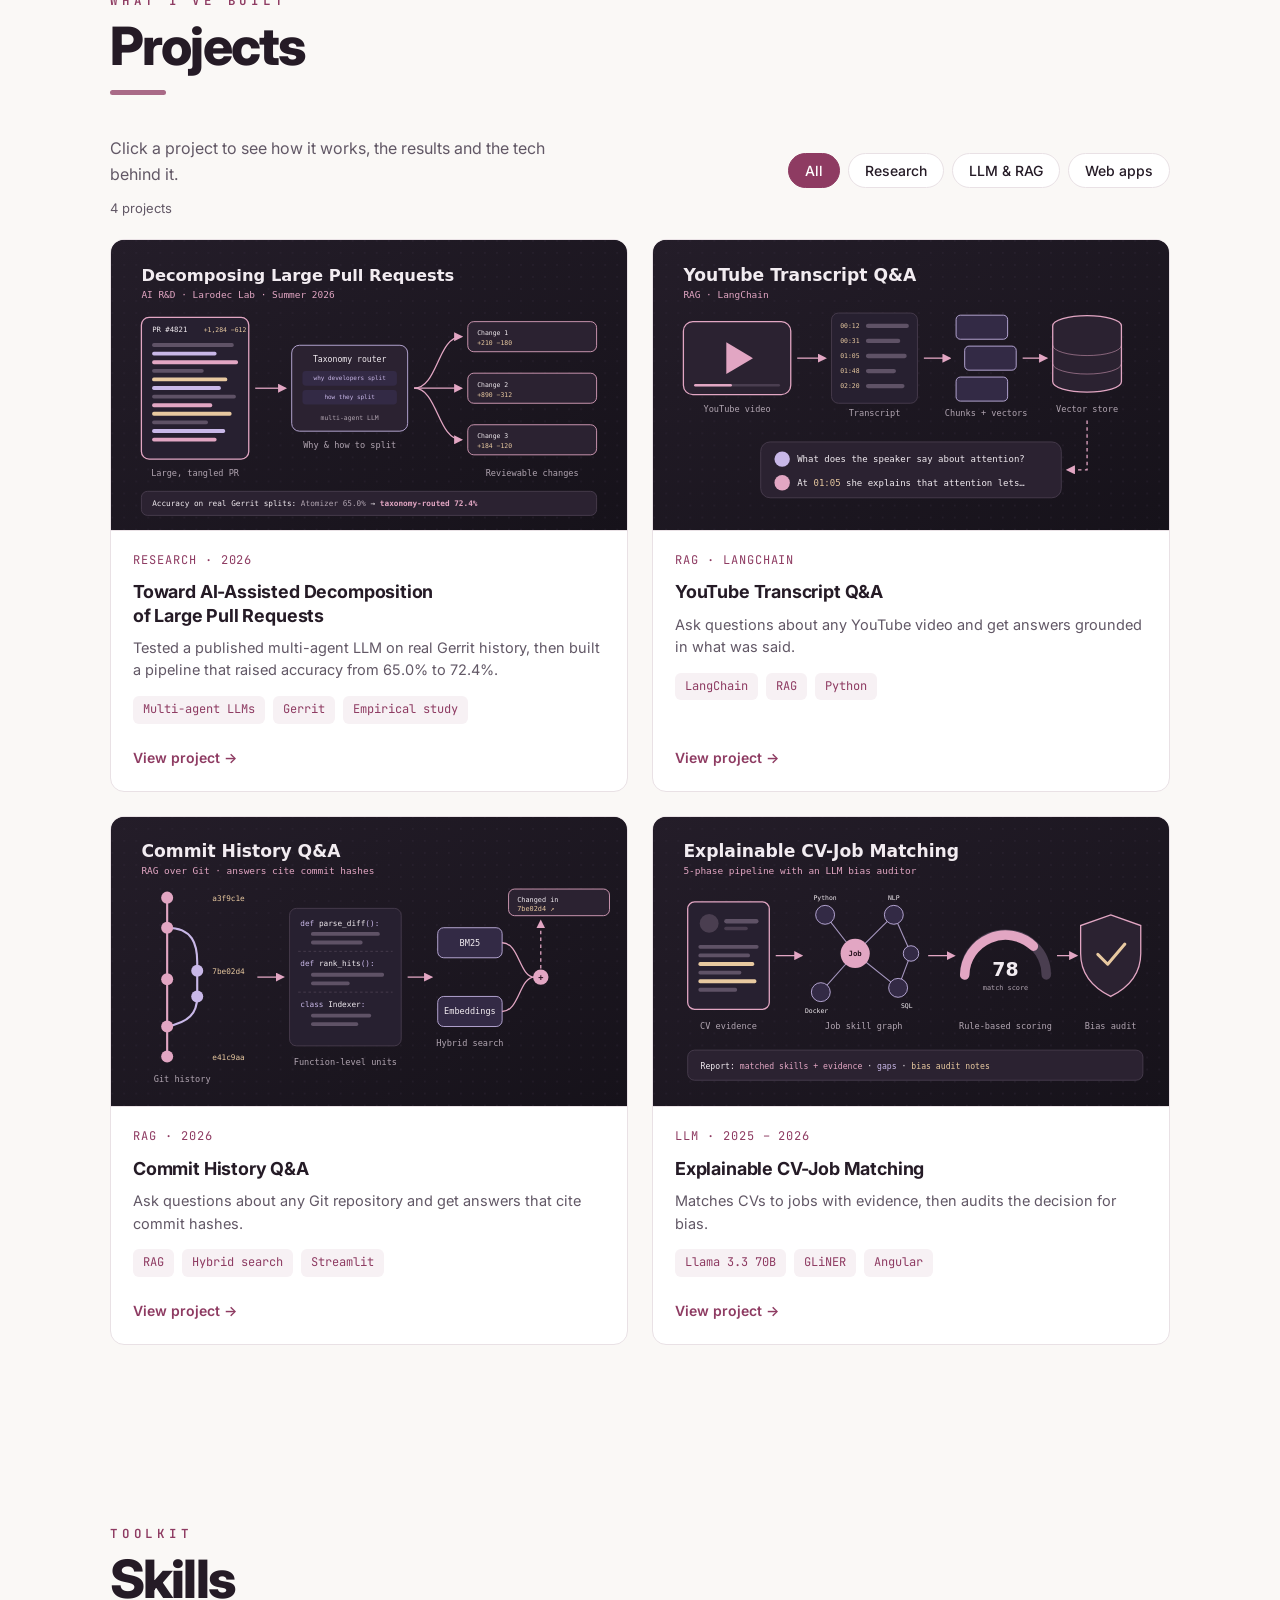
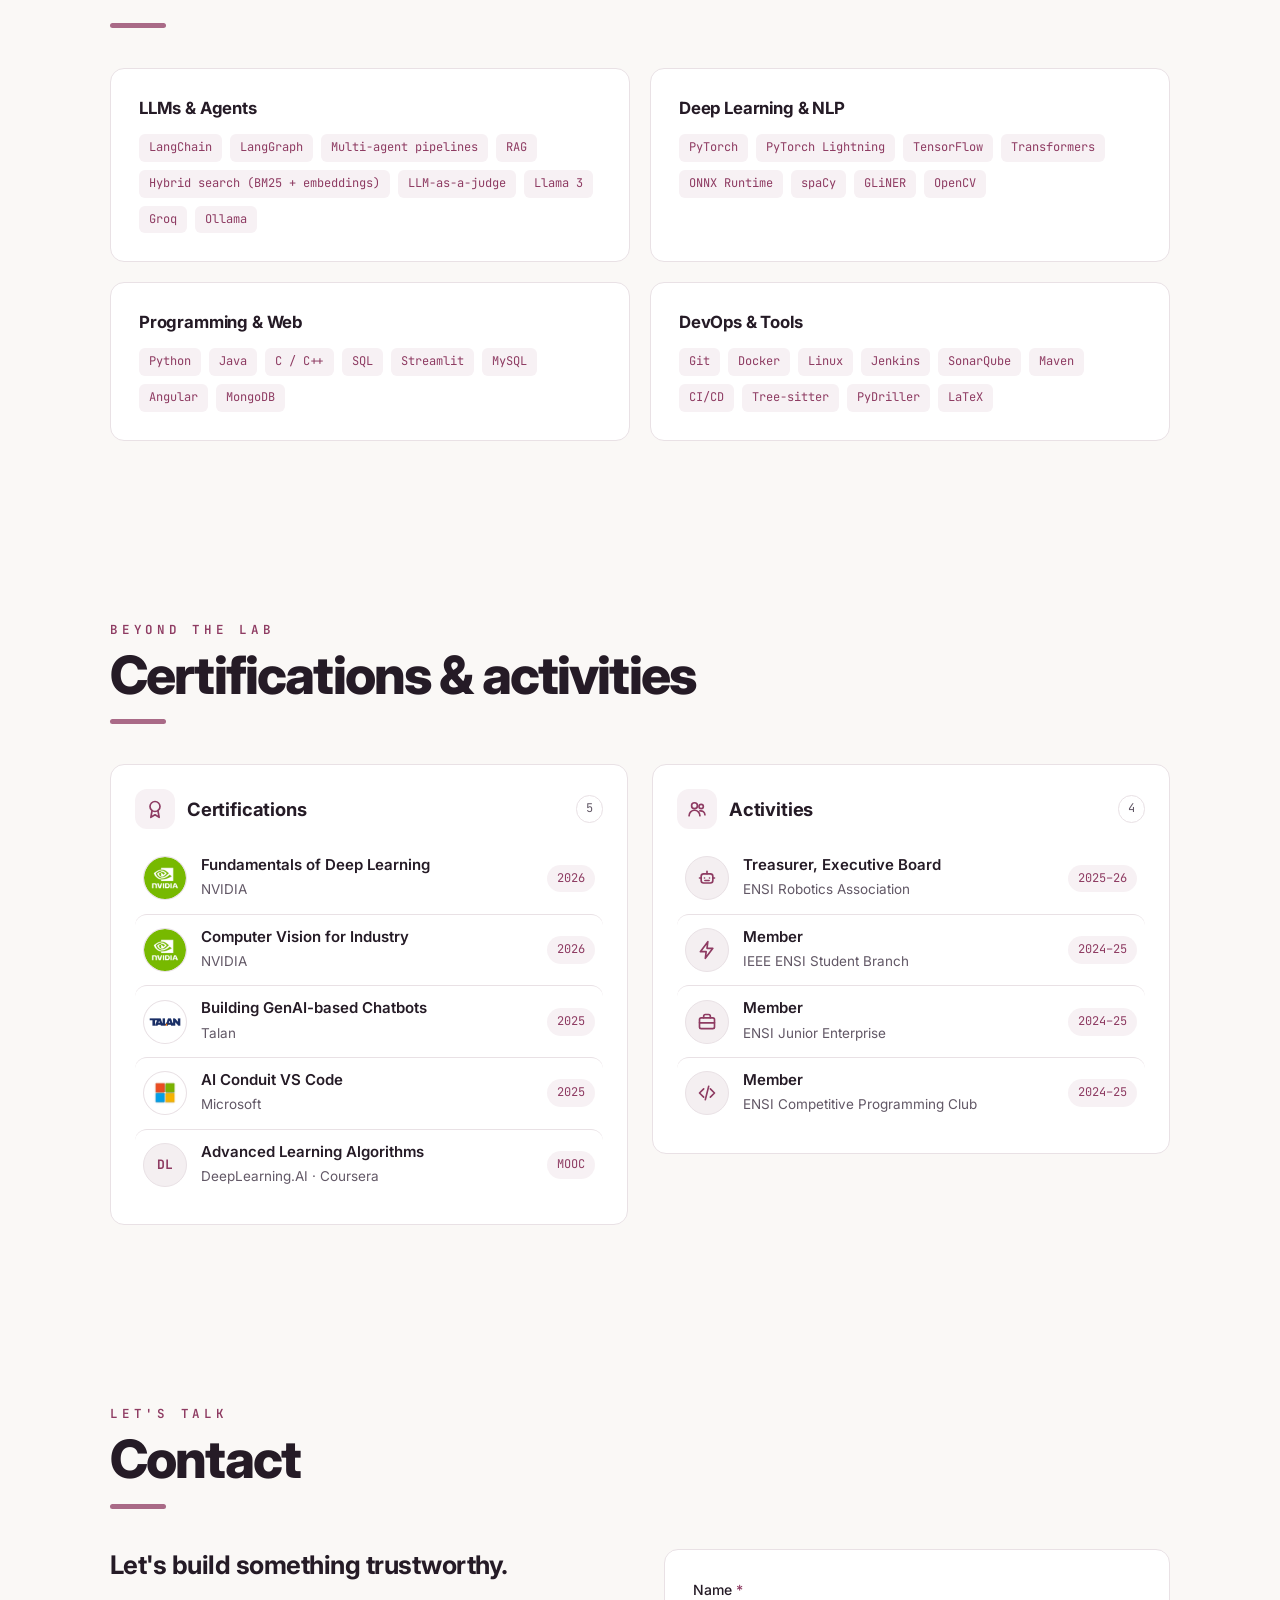
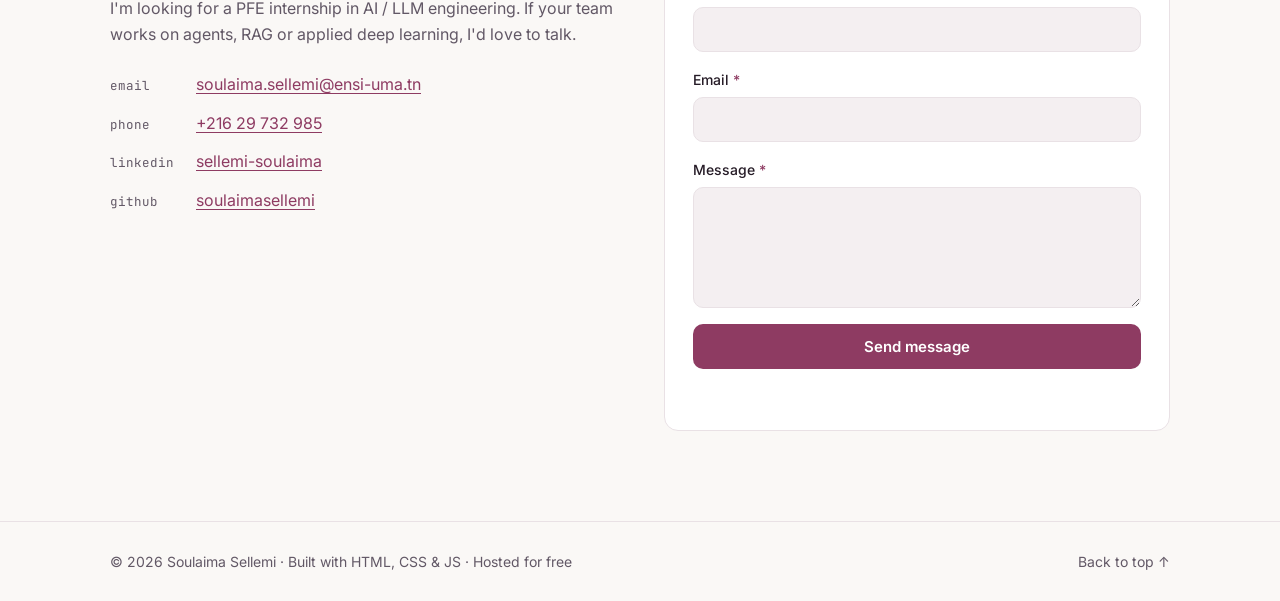
==== commit 4399bacb: "certeficate section updates" ====
--- a/portfolio/index.html
+++ b/portfolio/index.html
@@ -86,6 +86,10 @@
       <svg aria-hidden="true" focusable="false" viewBox="0 0 24 24"><path d="M4 6h9M19 6h1M4 12h3M13 12h7M4 18h11M21 18h-1"/><circle cx="16" cy="6" r="2.5"/><circle cx="10" cy="12" r="2.5"/><circle cx="18" cy="18" r="2.5"/></svg>
       <span class="rail-tip" data-i18n="nav.skills">Skills</span>
     </a>
+    <a href="#beyond" data-target="beyond">
+      <svg aria-hidden="true" focusable="false" viewBox="0 0 24 24"><circle cx="12" cy="9" r="6"/><path d="M8.5 13.8 7 22l5-3 5 3-1.5-8.2"/></svg>
+      <span class="rail-tip" data-i18n="nav.beyond">Certifications</span>
+    </a>
     <a href="#contact" data-target="contact">
       <svg aria-hidden="true" focusable="false" viewBox="0 0 24 24"><rect x="3" y="5" width="18" height="14" rx="2"/><path d="m3 7 9 6 9-6"/></svg>
       <span class="rail-tip" data-i18n="nav.contact">Contact</span>
@@ -351,24 +355,57 @@
           </div>
         </div>
 
-        <div class="two-col">
-          <div>
-            <h3 class="sub-title">Certifications</h3>
-            <ul class="list">
-              <li><strong>NVIDIA</strong> — Fundamentals of Deep Learning <span class="muted">· 2026</span></li>
-              <li><strong>NVIDIA</strong> — Computer Vision for Industry <span class="muted">· 2026</span></li>
-              <li><strong>Talan</strong> — Building GenAI-based Chatbots <span class="muted">· 2025</span></li>
-              <li><strong>Microsoft</strong> — AI Conduit VS Code <span class="muted">· 2025</span></li>
-              <li><strong>DeepLearning.AI</strong> — Advanced Learning Algorithms <span class="muted">· Coursera</span></li>
+      </div>
+    </section>
+
+    <!-- ========== CERTIFICATIONS & ACTIVITIES ========== -->
+    <section id="beyond" class="section">
+      <div class="container">
+        <p class="eyebrow" data-i18n="beyond.eyebrow">Beyond the lab</p>
+        <h2 class="section-title" data-i18n="beyond.title">Certifications &amp; activities</h2>
+        <div class="beyond-grid">
+          <div class="panel">
+            <div class="panel-head">
+              <span class="panel-icon" aria-hidden="true"><svg viewBox="0 0 24 24"><circle cx="12" cy="9" r="6"/><path d="M8.5 13.8 7 22l5-3 5 3-1.5-8.2"/></svg></span>
+              <h3>Certifications</h3>
+              <span class="panel-count mono">5</span>
+            </div>
+            <ul class="items">
+              <li><span class="mark" aria-hidden="true">NV<img src="assets/logos/nvidia.png" alt="" /></span><div><strong>Fundamentals of Deep Learning</strong><span>NVIDIA</span></div><span class="year mono">2026</span></li>
+              <li><span class="mark" aria-hidden="true">NV<img src="assets/logos/nvidia.png" alt="" /></span><div><strong>Computer Vision for Industry</strong><span>NVIDIA</span></div><span class="year mono">2026</span></li>
+              <li><span class="mark" aria-hidden="true">T<img src="assets/logos/talan.png" alt="" /></span><div><strong>Building GenAI-based Chatbots</strong><span>Talan</span></div><span class="year mono">2025</span></li>
+              <li><span class="mark" aria-hidden="true">MS<img src="assets/logos/microsoft.png" alt="" /></span><div><strong>AI Conduit VS Code</strong><span>Microsoft</span></div><span class="year mono">2025</span></li>
+              <li><span class="mark" aria-hidden="true">DL<img src="assets/logos/deeplearningai.png" alt="" /></span><div><strong>Advanced Learning Algorithms</strong><span>DeepLearning.AI · Coursera</span></div><span class="year mono">MOOC</span></li>
             </ul>
           </div>
-          <div>
-            <h3 class="sub-title" data-i18n="skills.act">Activities</h3>
-            <ul class="list">
-              <li data-i18n="skills.a1"><strong>Treasurer, Executive Board</strong> — ENSI Robotics Association <span class="muted">· 2025–2026</span></li>
-              <li data-i18n="skills.a2"><strong>Member</strong> — IEEE ENSI Student Branch <span class="muted">· 2024–2025</span></li>
-              <li data-i18n="skills.a3"><strong>Member</strong> — ENSI Junior Enterprise <span class="muted">· 2024–2025</span></li>
-              <li data-i18n="skills.a4"><strong>Member</strong> — ENSI Competitive Programming Club <span class="muted">· 2024–2025</span></li>
+
+          <div class="panel">
+            <div class="panel-head">
+              <span class="panel-icon" aria-hidden="true"><svg viewBox="0 0 24 24"><circle cx="9" cy="8" r="3.5"/><path d="M2.5 20a6.5 6.5 0 0 1 13 0"/><circle cx="17" cy="9" r="2.6"/><path d="M15.5 14.3A5 5 0 0 1 21.5 19"/></svg></span>
+              <h3 data-i18n="skills.act">Activities</h3>
+              <span class="panel-count mono">4</span>
+            </div>
+            <ul class="items">
+              <li>
+                <span class="mark" aria-hidden="true"><svg viewBox="0 0 24 24"><rect x="5" y="7" width="14" height="11" rx="3"/><path d="M12 7V4M9 12h.01M15 12h.01M9.5 15h5M3 12h2M19 12h2"/></svg></span>
+                <div><strong data-i18n="beyond.a1">Treasurer, Executive Board</strong><span data-i18n="beyond.a1o">ENSI Robotics Association</span></div>
+                <span class="year mono">2025–26</span>
+              </li>
+              <li>
+                <span class="mark" aria-hidden="true"><svg viewBox="0 0 24 24"><path d="M13 2 4 14h7l-1 8 9-12h-7z"/></svg></span>
+                <div><strong data-i18n="beyond.member">Member</strong><span>IEEE ENSI Student Branch</span></div>
+                <span class="year mono">2024–25</span>
+              </li>
+              <li>
+                <span class="mark" aria-hidden="true"><svg viewBox="0 0 24 24"><rect x="3" y="7" width="18" height="13" rx="2"/><path d="M8 7V5a2 2 0 0 1 2-2h4a2 2 0 0 1 2 2v2M3 13h18"/></svg></span>
+                <div><strong data-i18n="beyond.member">Member</strong><span data-i18n="beyond.a3o">ENSI Junior Enterprise</span></div>
+                <span class="year mono">2024–25</span>
+              </li>
+              <li>
+                <span class="mark" aria-hidden="true"><svg viewBox="0 0 24 24"><path d="m8 7-5 5 5 5M16 7l5 5-5 5M14 4l-4 16"/></svg></span>
+                <div><strong data-i18n="beyond.member">Member</strong><span data-i18n="beyond.a4o">ENSI Competitive Programming Club</span></div>
+                <span class="year mono">2024–25</span>
+              </li>
             </ul>
           </div>
         </div>
--- a/portfolio/style.css
+++ b/portfolio/style.css
@@ -650,3 +650,42 @@
   .id-contact div { padding-bottom: 4px; }
   .id-contact dd { font-size: 12px; }
 }
+
+/* ---- Certifications & activities ---- */
+.beyond-grid { display: grid; grid-template-columns: repeat(2, minmax(0, 1fr)); gap: 24px; align-items: start; }
+.panel { background: var(--card); border: 1px solid var(--border); border-radius: var(--radius); padding: 24px; }
+.panel-head { display: flex; align-items: center; gap: 12px; margin-bottom: 14px; }
+.panel-head h3 { font-size: 1.15rem; letter-spacing: -0.01em; }
+.panel-icon { display: grid; place-items: center; width: 40px; height: 40px; border-radius: 12px; background: var(--accent-soft); color: var(--accent); }
+.panel-count { margin-left: auto; font-size: 12px; color: var(--muted); padding: 3px 9px; border: 1px solid var(--border); border-radius: 999px; }
+.items { list-style: none; display: flex; flex-direction: column; }
+.items li {
+  display: grid; grid-template-columns: 44px minmax(0, 1fr) auto; gap: 14px; align-items: center;
+  padding: 12px 8px; border-radius: 12px; transition: background 0.2s;
+}
+.items li + li { border-top: 1px solid var(--border); }
+.items li:hover { background: var(--bg-soft); }
+.mark {
+  display: grid; place-items: center; width: 44px; height: 44px; border-radius: 50%;
+  background: var(--bg-soft); border: 1px solid var(--border); color: var(--accent);
+  font: 700 13px "JetBrains Mono", monospace; letter-spacing: 0.02em;
+}
+.mark svg { width: 20px; height: 20px; }
+.items strong { display: block; font-size: 15px; line-height: 1.35; }
+.items div span { font-size: 13.5px; color: var(--muted); }
+.year { font-size: 12px; padding: 4px 10px; border-radius: 999px; background: var(--accent-soft); color: var(--accent); white-space: nowrap; }
+@media (max-width: 900px) { .beyond-grid { grid-template-columns: 1fr; } }
+@media (max-width: 420px) {
+  .panel { padding: 18px 14px; }
+  .items li { grid-template-columns: 38px minmax(0, 1fr); gap: 12px; }
+  .mark { width: 38px; height: 38px; }
+  .year { grid-column: 2; justify-self: start; }
+}
+/* official issuer logo covers the initials when the file exists */
+.mark { position: relative; overflow: hidden; }
+.mark img { position: absolute; inset: 0; width: 100%; height: 100%; object-fit: contain; padding: 7px; background: #fff; border-radius: 50%; }
+.mark img { opacity: 0; }
+.mark img.ok { opacity: 1; }
+/* NVIDIA tile fills the whole circle */
+.mark img[src$="nvidia.png"] { padding: 0; object-fit: cover; }
+.mark img[src$="talan.png"] { padding: 3px; }
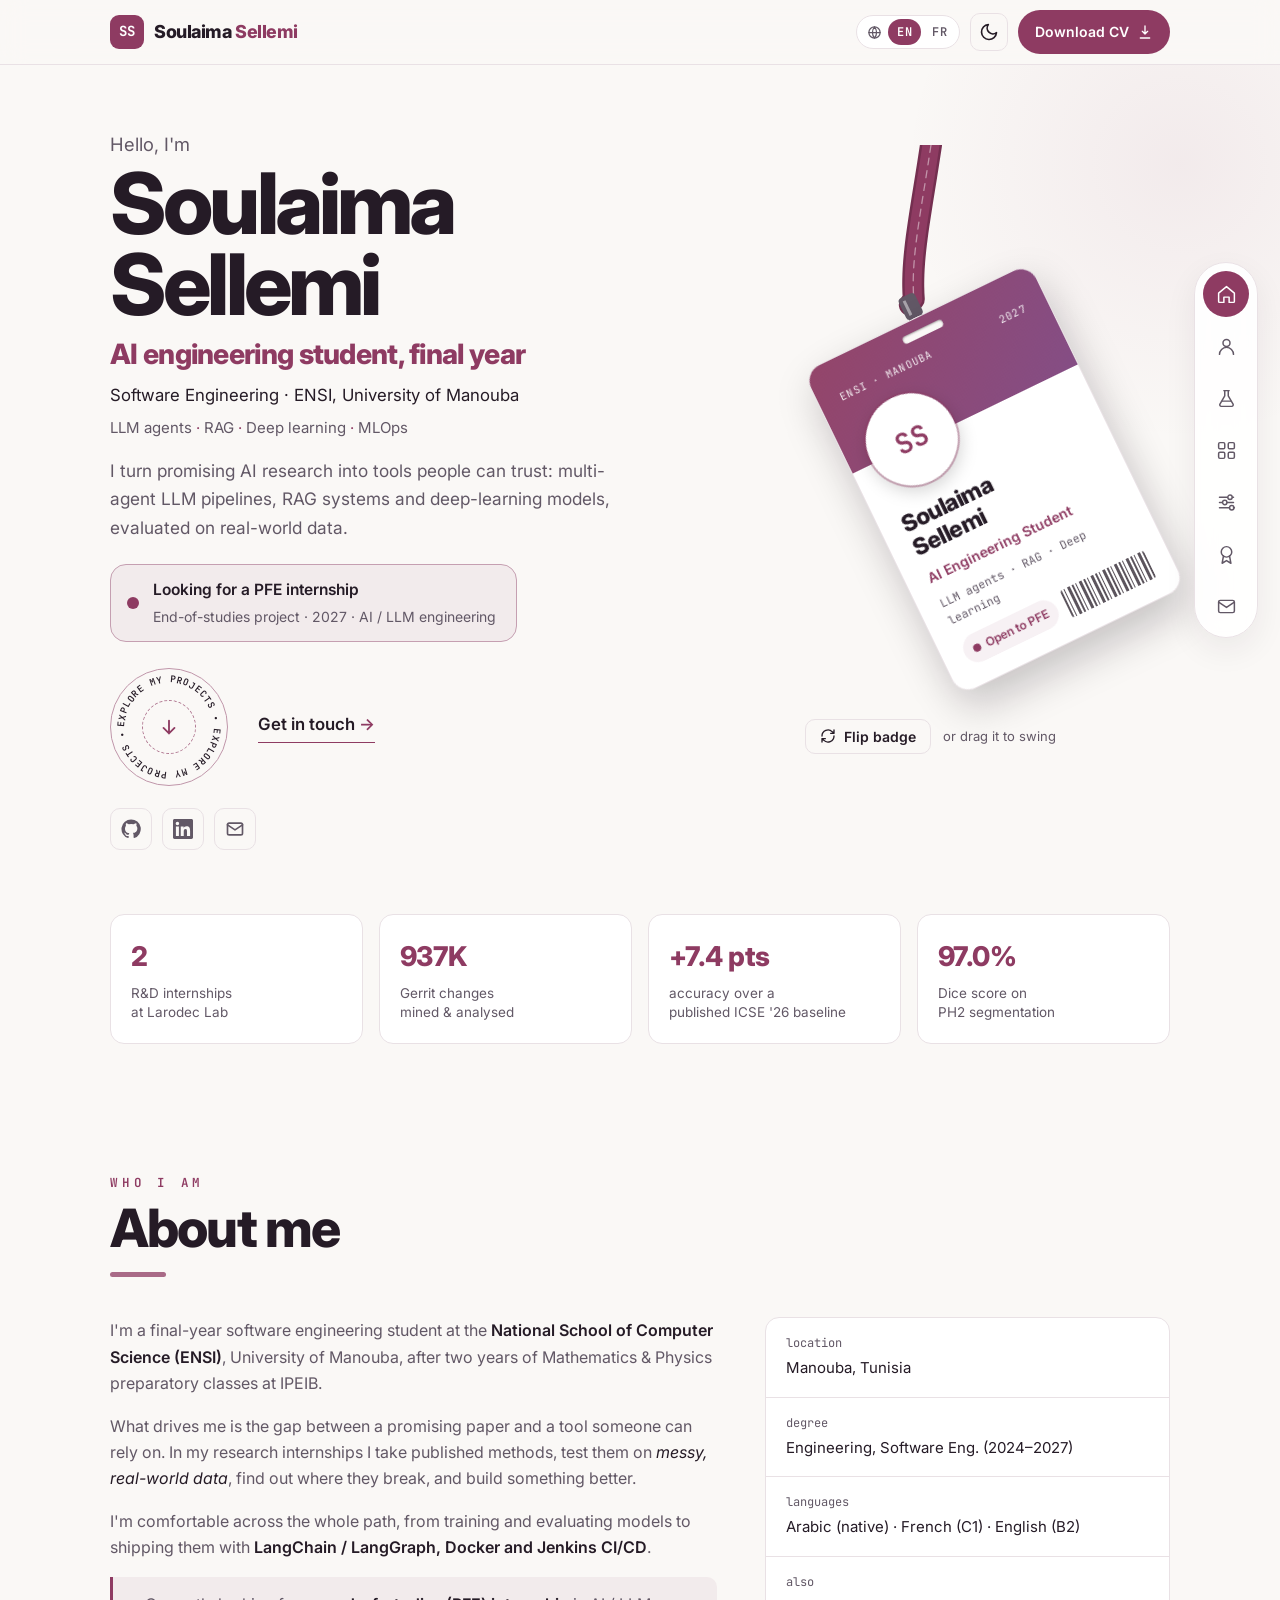
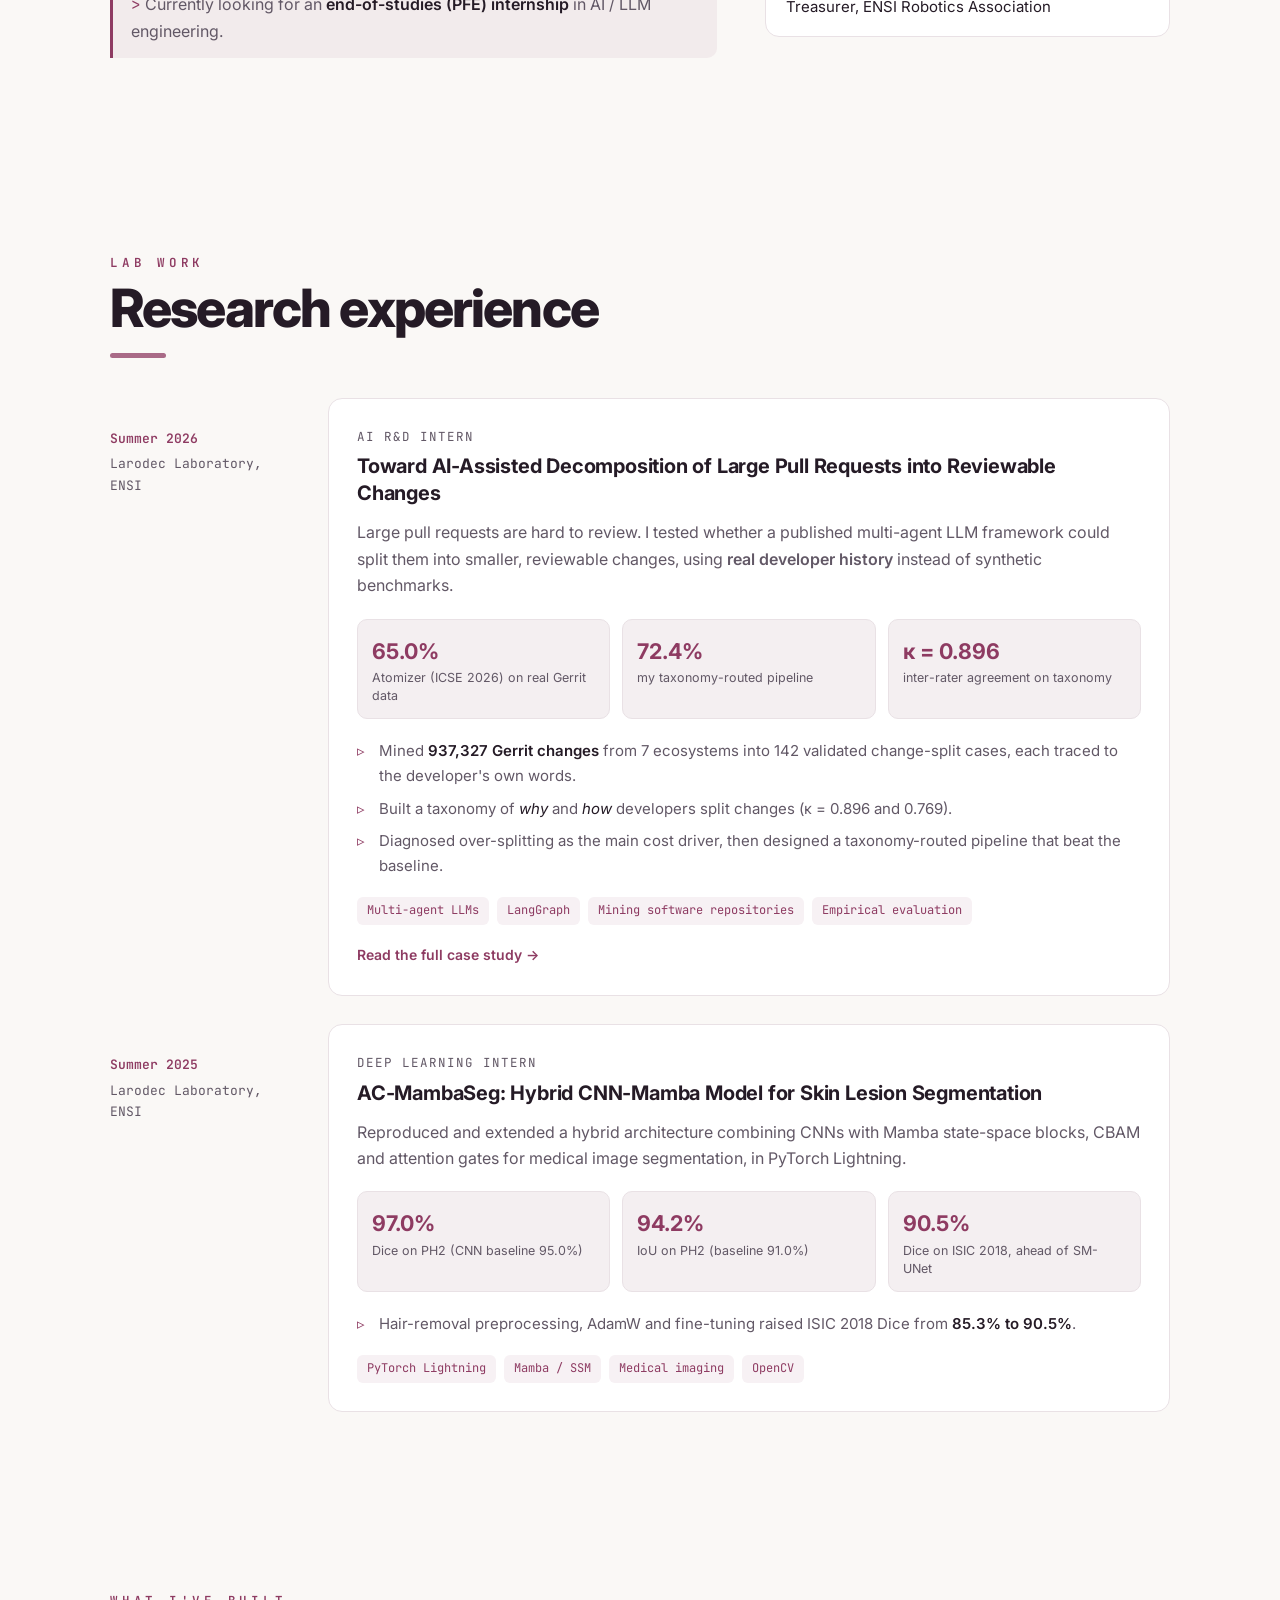
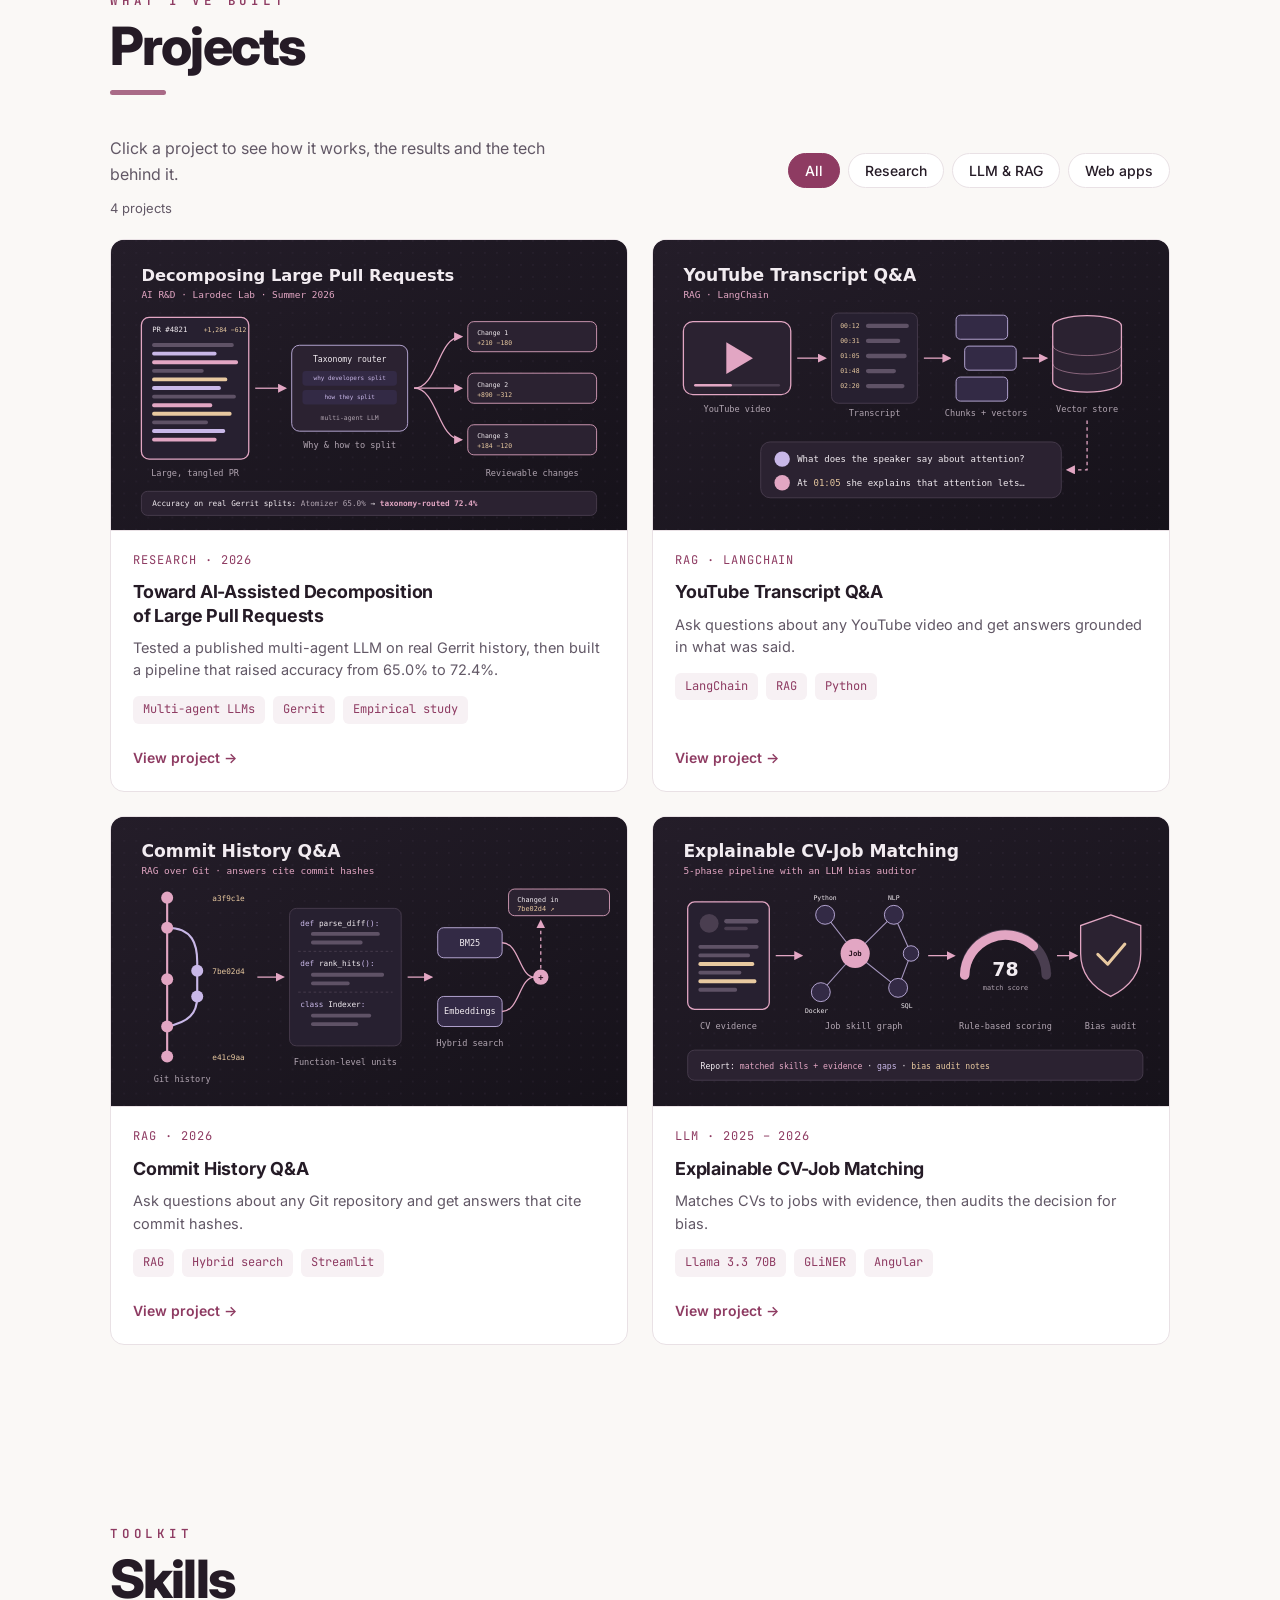
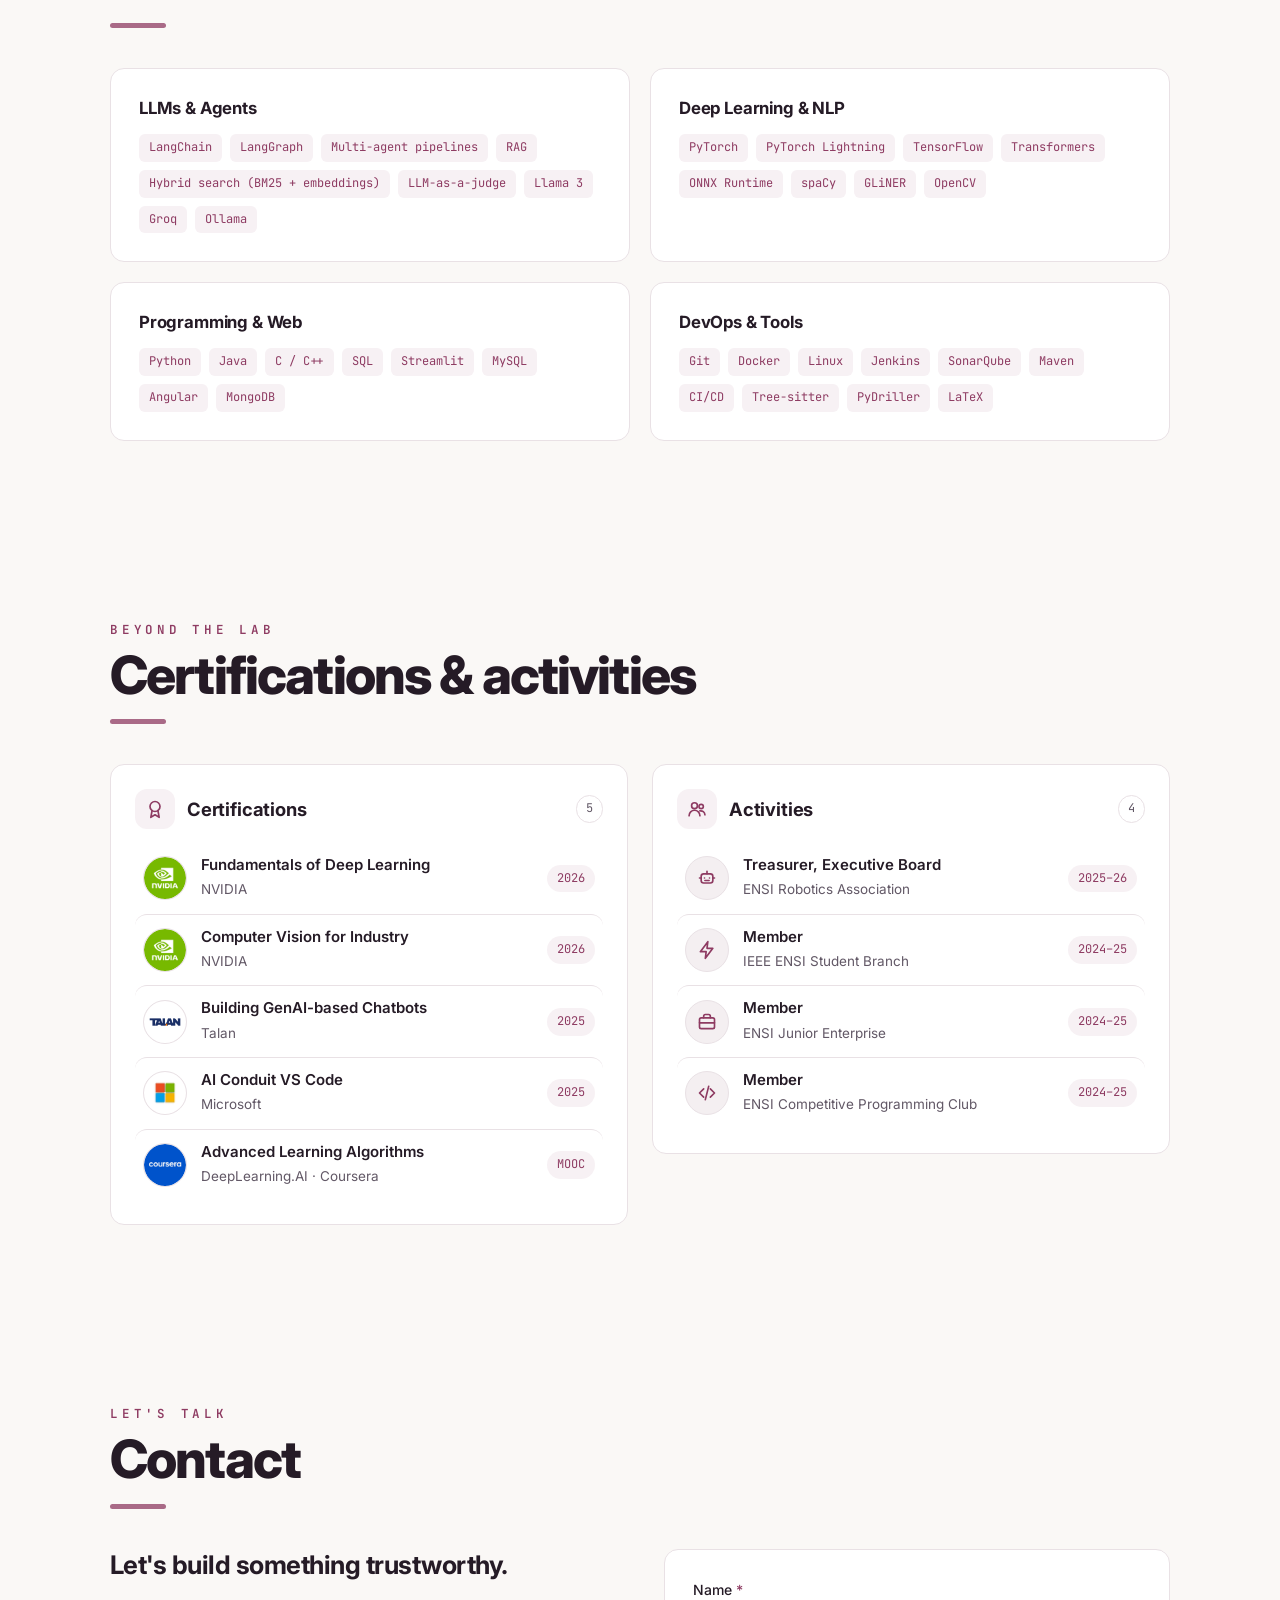
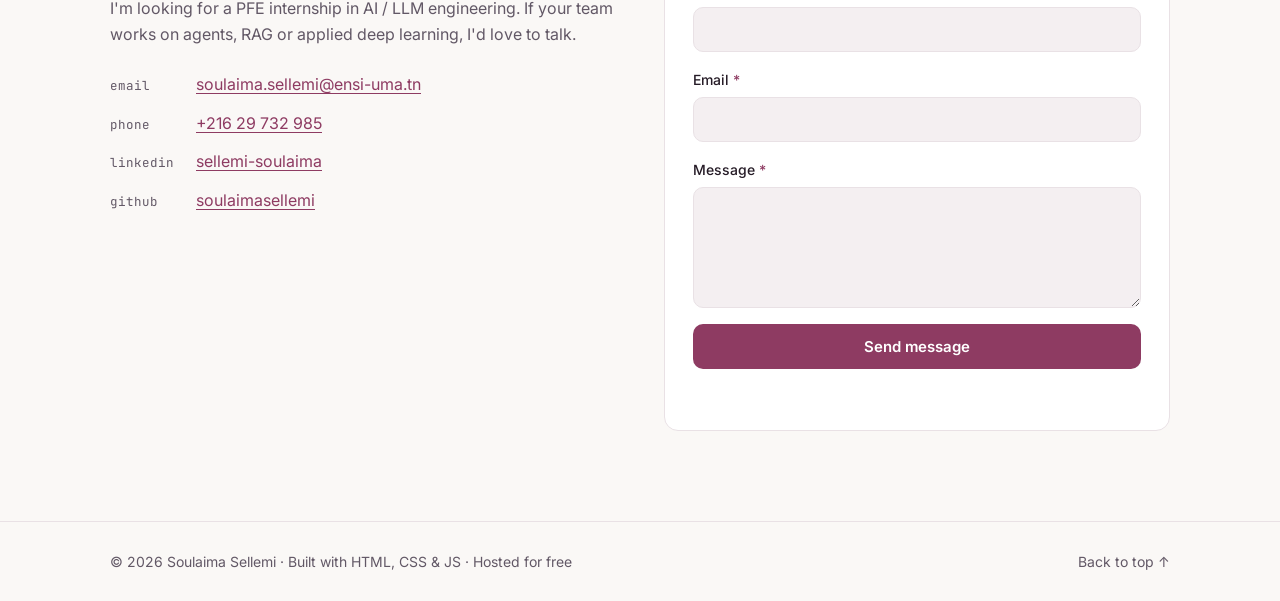
==== commit a859610f: "coursera logo" ====
--- a/portfolio/index.html
+++ b/portfolio/index.html
@@ -375,7 +375,7 @@
               <li><span class="mark" aria-hidden="true">NV<img src="assets/logos/nvidia.png" alt="" /></span><div><strong>Computer Vision for Industry</strong><span>NVIDIA</span></div><span class="year mono">2026</span></li>
               <li><span class="mark" aria-hidden="true">T<img src="assets/logos/talan.png" alt="" /></span><div><strong>Building GenAI-based Chatbots</strong><span>Talan</span></div><span class="year mono">2025</span></li>
               <li><span class="mark" aria-hidden="true">MS<img src="assets/logos/microsoft.png" alt="" /></span><div><strong>AI Conduit VS Code</strong><span>Microsoft</span></div><span class="year mono">2025</span></li>
-              <li><span class="mark" aria-hidden="true">DL<img src="assets/logos/deeplearningai.png" alt="" /></span><div><strong>Advanced Learning Algorithms</strong><span>DeepLearning.AI · Coursera</span></div><span class="year mono">MOOC</span></li>
+              <li><span class="mark" aria-hidden="true">DL<img src="assets/logos/coursera.png" alt="" /></span><div><strong>Advanced Learning Algorithms</strong><span>DeepLearning.AI · Coursera</span></div><span class="year mono">MOOC</span></li>
             </ul>
           </div>
 
--- a/portfolio/style.css
+++ b/portfolio/style.css
@@ -687,5 +687,5 @@
 .mark img { opacity: 0; }
 .mark img.ok { opacity: 1; }
 /* NVIDIA tile fills the whole circle */
-.mark img[src$="nvidia.png"] { padding: 0; object-fit: cover; }
+.mark img[src$="nvidia.png"], .mark img[src$="coursera.png"] { padding: 0; object-fit: cover; }
 .mark img[src$="talan.png"] { padding: 3px; }
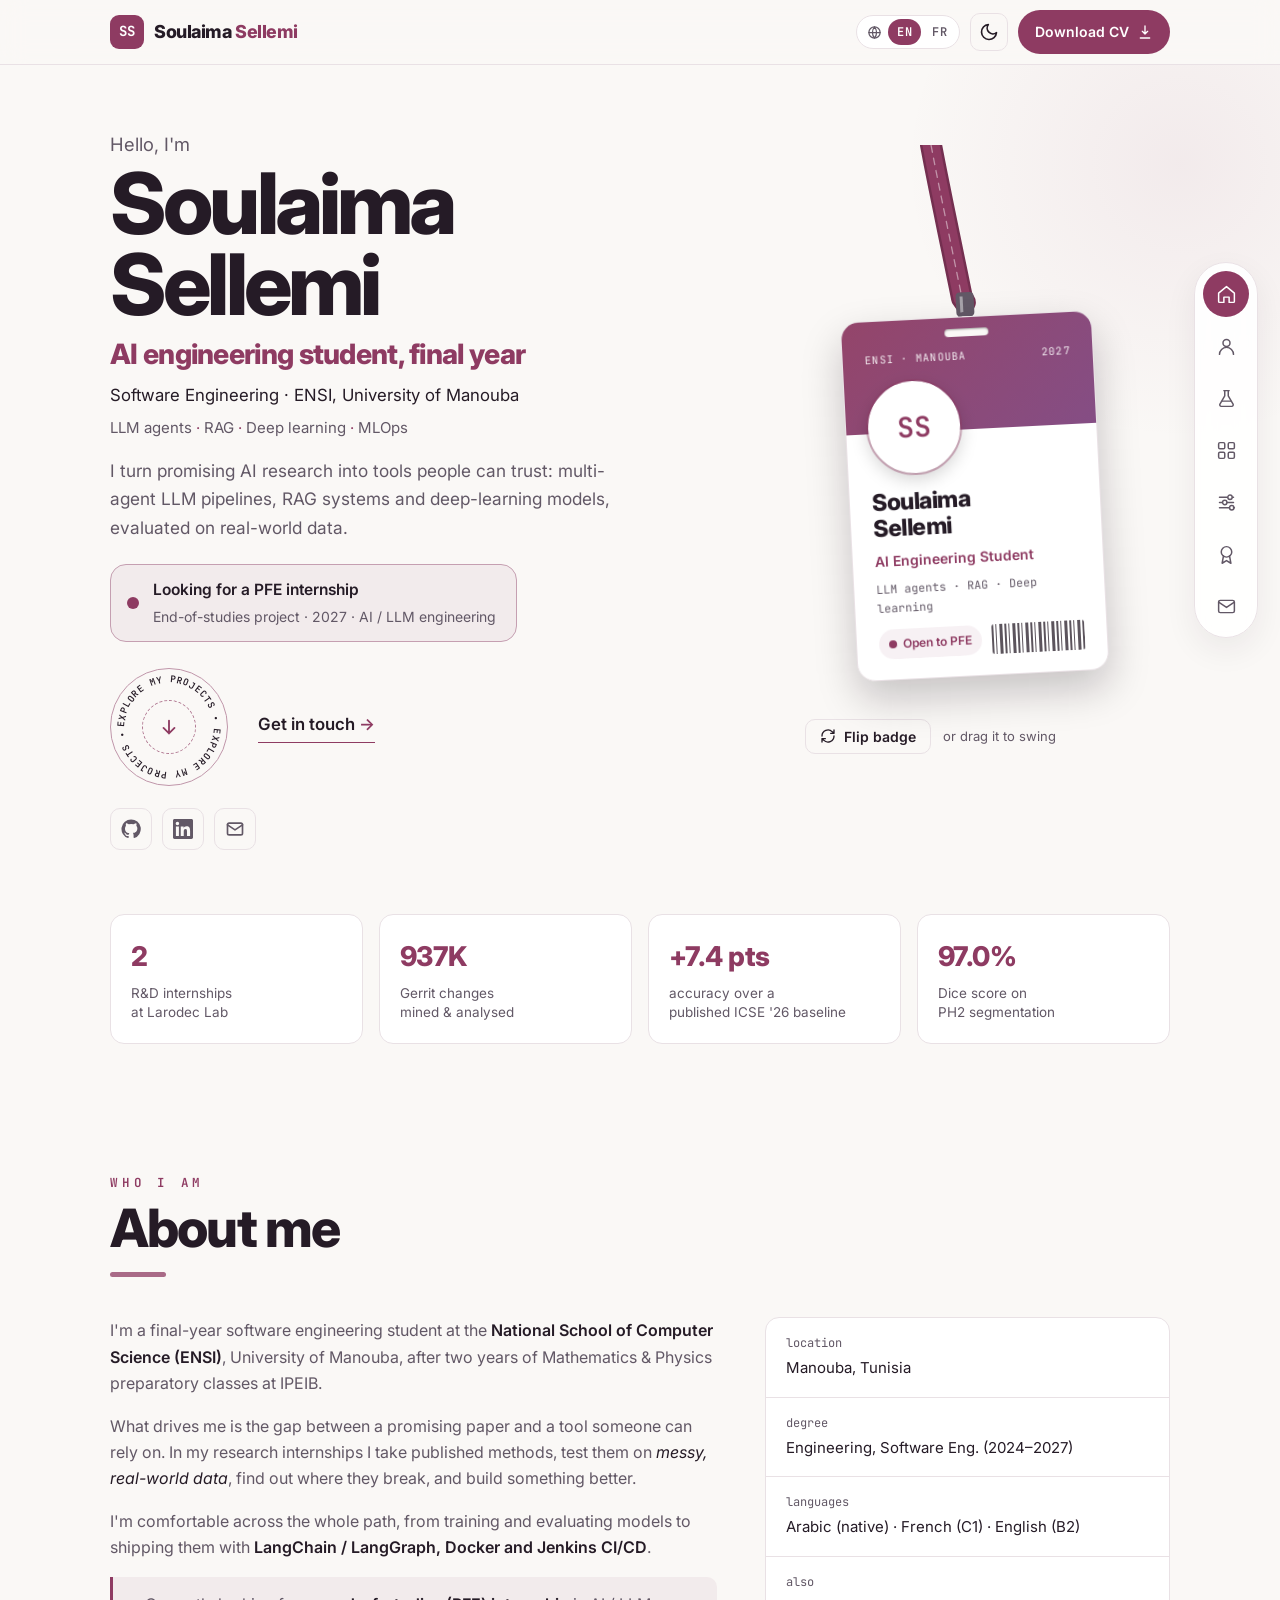
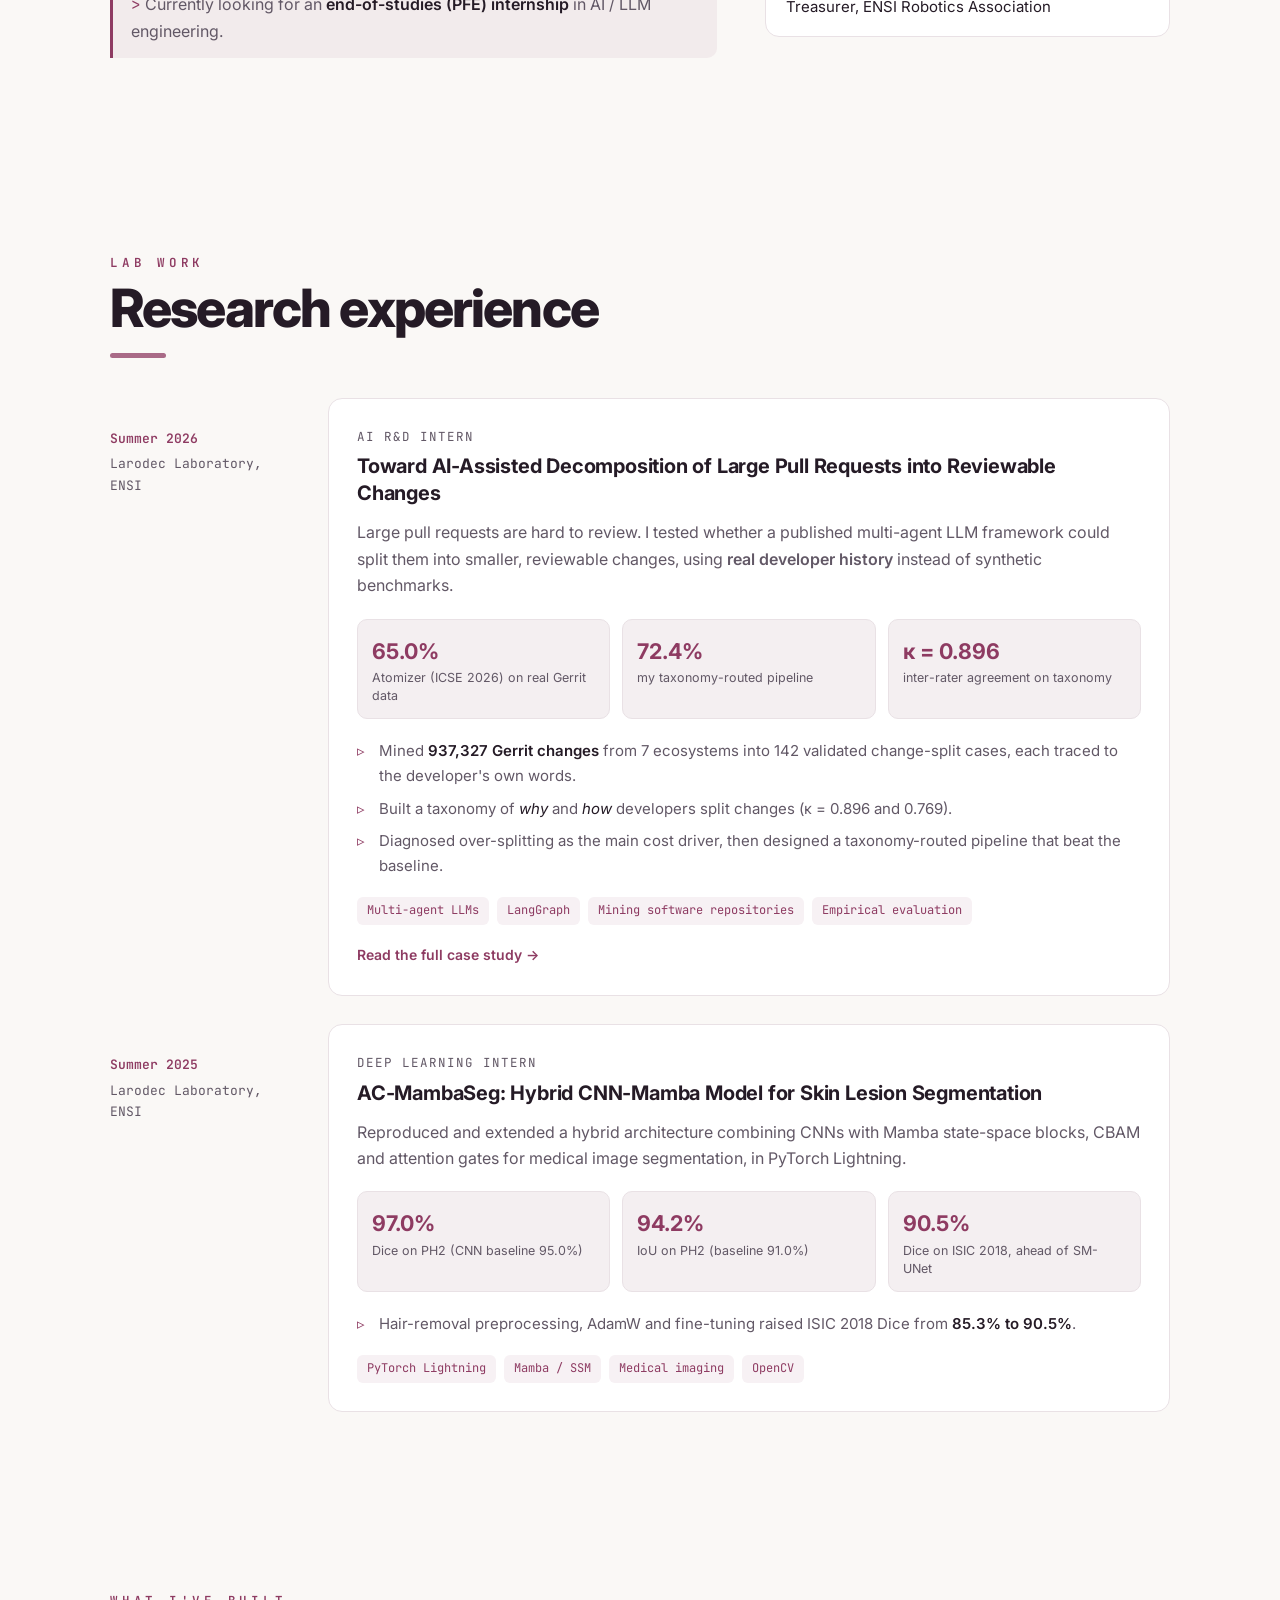
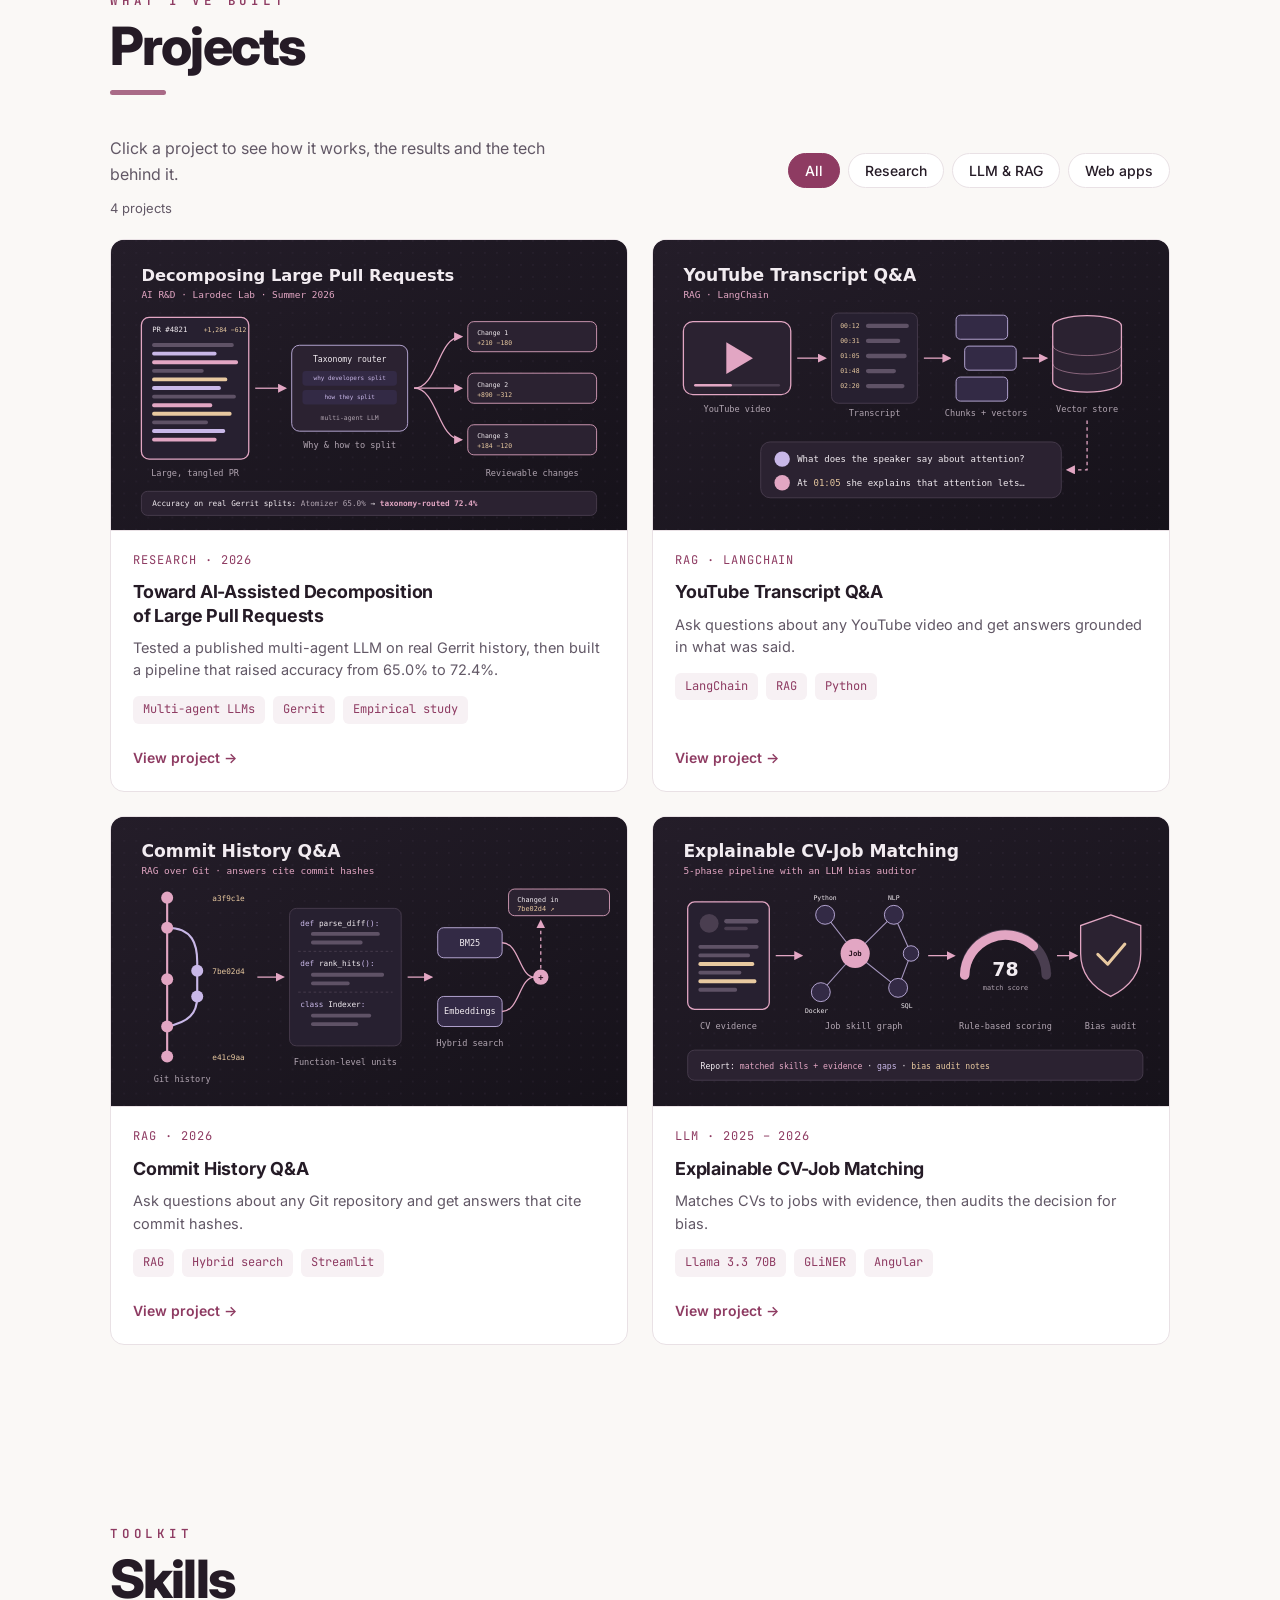
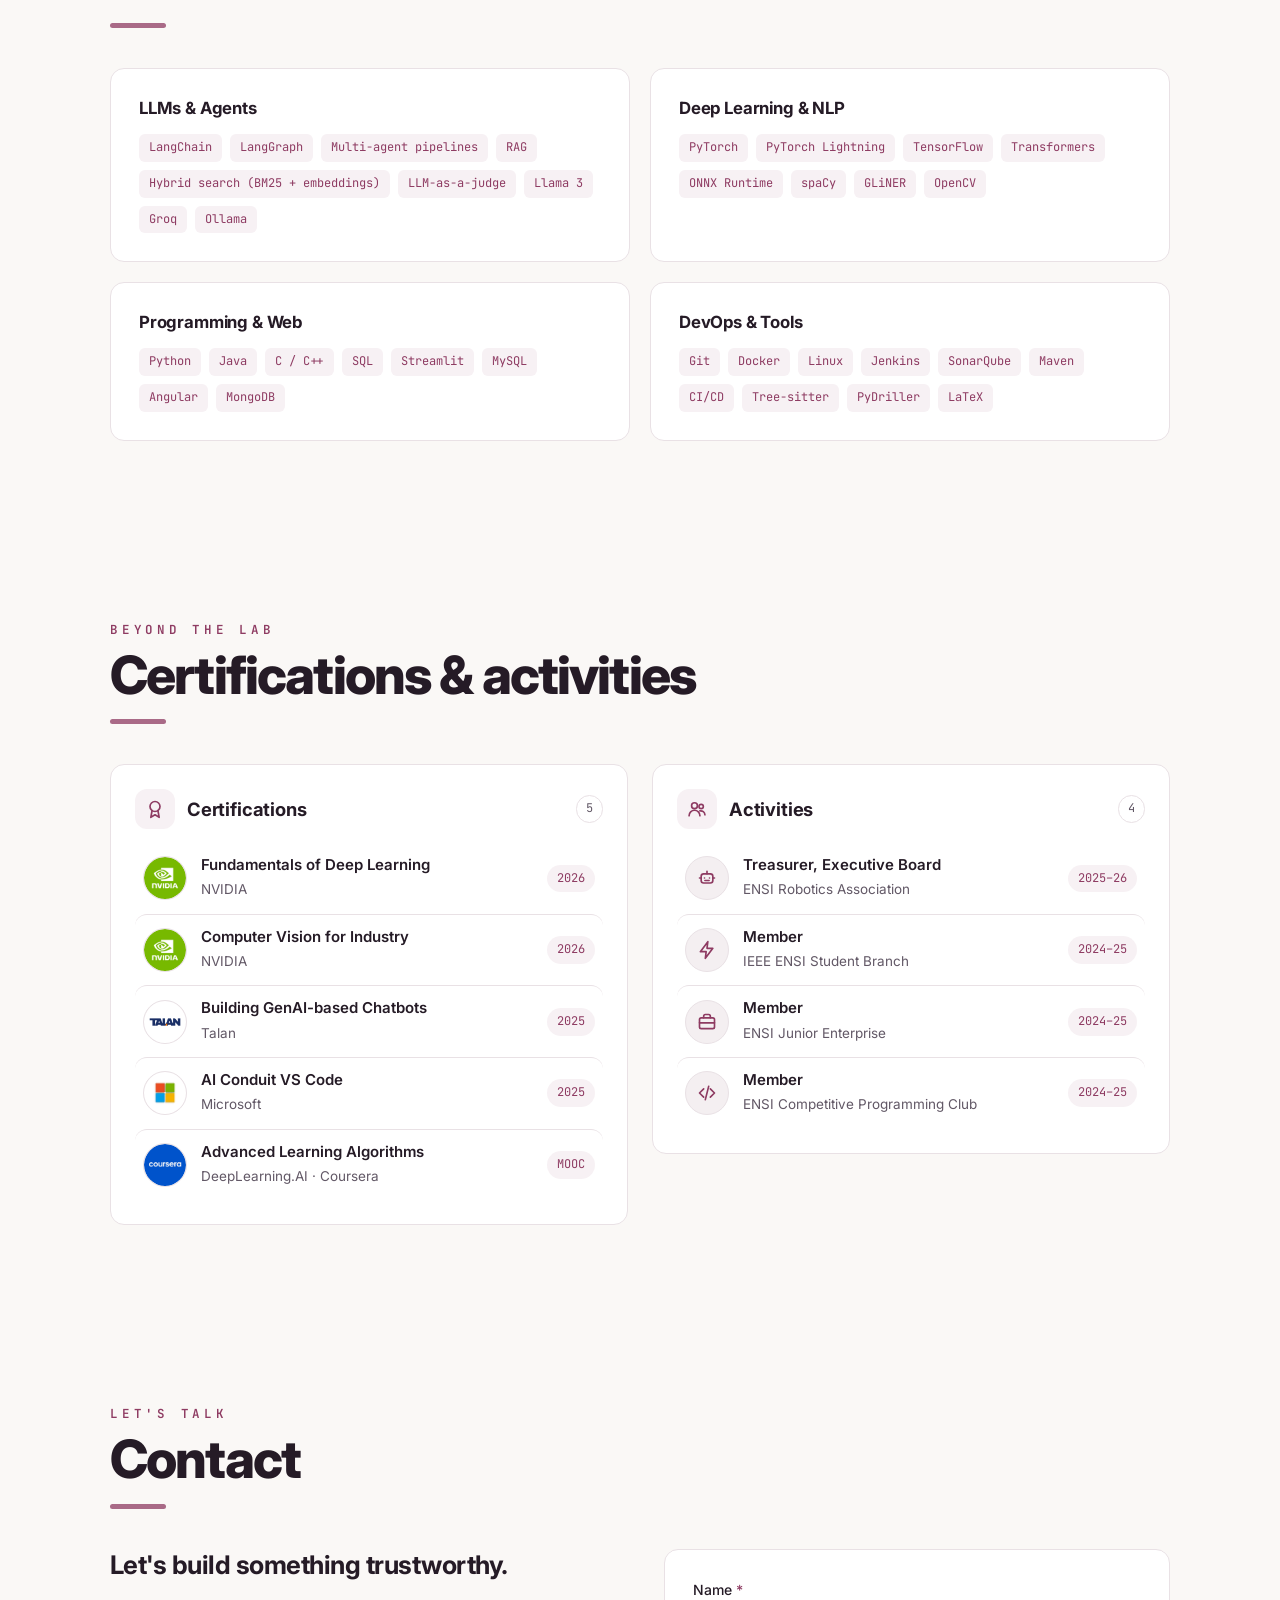
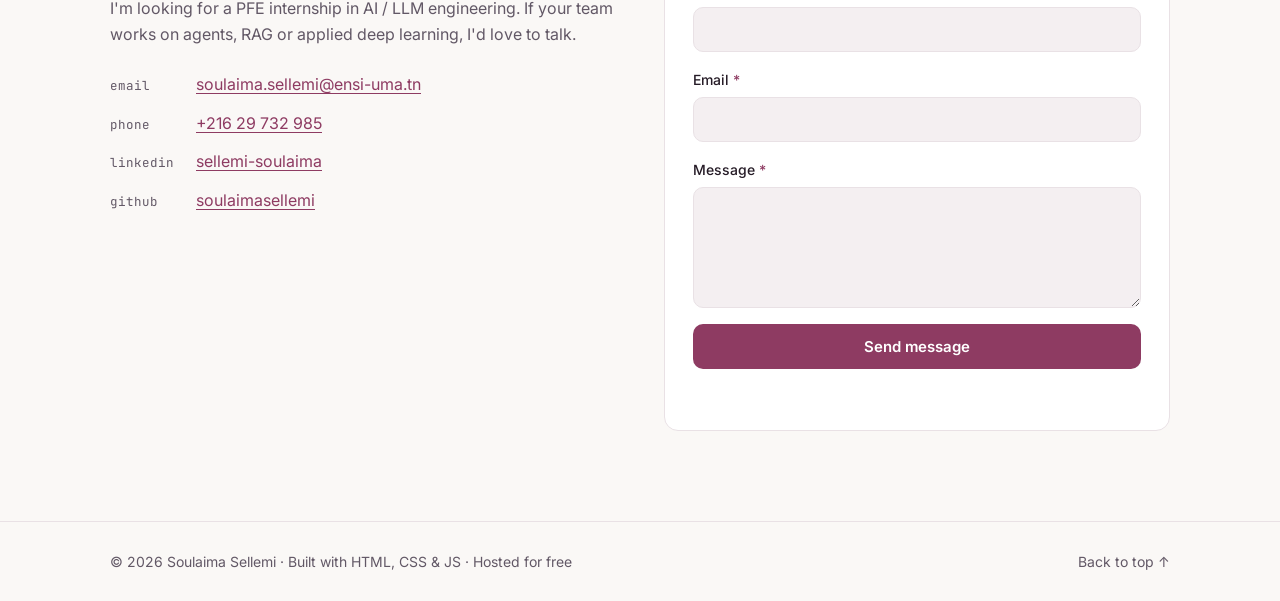
==== commit f6c4d5d1: "Update LinkedIn link in index.html" ====
--- a/portfolio/index.html
+++ b/portfolio/index.html
@@ -131,7 +131,7 @@
             <a href="https://github.com/soulaimasellemi" target="_blank" rel="noopener" aria-label="GitHub">
               <svg aria-hidden="true" focusable="false" viewBox="0 0 24 24" class="fill"><path d="M12 .5a11.5 11.5 0 0 0-3.6 22.4c.6.1.8-.3.8-.6v-2c-3.2.7-3.9-1.5-3.9-1.5-.5-1.3-1.3-1.7-1.3-1.7-1-.7.1-.7.1-.7 1.2.1 1.8 1.2 1.8 1.2 1 1.8 2.8 1.3 3.5 1 .1-.8.4-1.3.7-1.6-2.6-.3-5.3-1.3-5.3-5.7 0-1.3.5-2.3 1.2-3.1-.1-.3-.5-1.5.1-3.1 0 0 1-.3 3.2 1.2a11 11 0 0 1 5.8 0C17.3 4.8 18.3 5 18.3 5c.6 1.6.2 2.8.1 3.1.8.8 1.2 1.9 1.2 3.1 0 4.4-2.7 5.4-5.3 5.7.4.4.8 1.1.8 2.2v3.2c0 .3.2.7.8.6A11.5 11.5 0 0 0 12 .5z"/></svg>
             <span class="sr-only" data-i18n="a11y.newtab"> (opens in a new tab)</span></a>
-            <a href="https://linkedin.com/in/sellemi-soulaima" target="_blank" rel="noopener" aria-label="LinkedIn">
+            <a href="https://www.linkedin.com/in/soulaima-sellemi-844871319/" target="_blank" rel="noopener" aria-label="LinkedIn">
               <svg aria-hidden="true" focusable="false" viewBox="0 0 24 24" class="fill"><path d="M20.4 20.5h-3.6v-5.6c0-1.3 0-3-1.8-3s-2.1 1.4-2.1 2.9v5.7H9.3V9h3.4v1.6h.1c.5-.9 1.6-1.8 3.4-1.8 3.6 0 4.3 2.4 4.3 5.5v6.2zM5.3 7.4a2.1 2.1 0 1 1 0-4.2 2.1 2.1 0 0 1 0 4.2zm1.8 13.1H3.5V9h3.6v11.5zM22.2 0H1.8C.8 0 0 .8 0 1.7v20.6c0 .9.8 1.7 1.8 1.7h20.4c1 0 1.8-.8 1.8-1.7V1.7C24 .8 23.2 0 22.2 0z"/></svg>
             <span class="sr-only" data-i18n="a11y.newtab"> (opens in a new tab)</span></a>
             <a href="mailto:soulaima.sellemi@ensi-uma.tn" aria-label="Email" data-i18n-aria="aria.email">
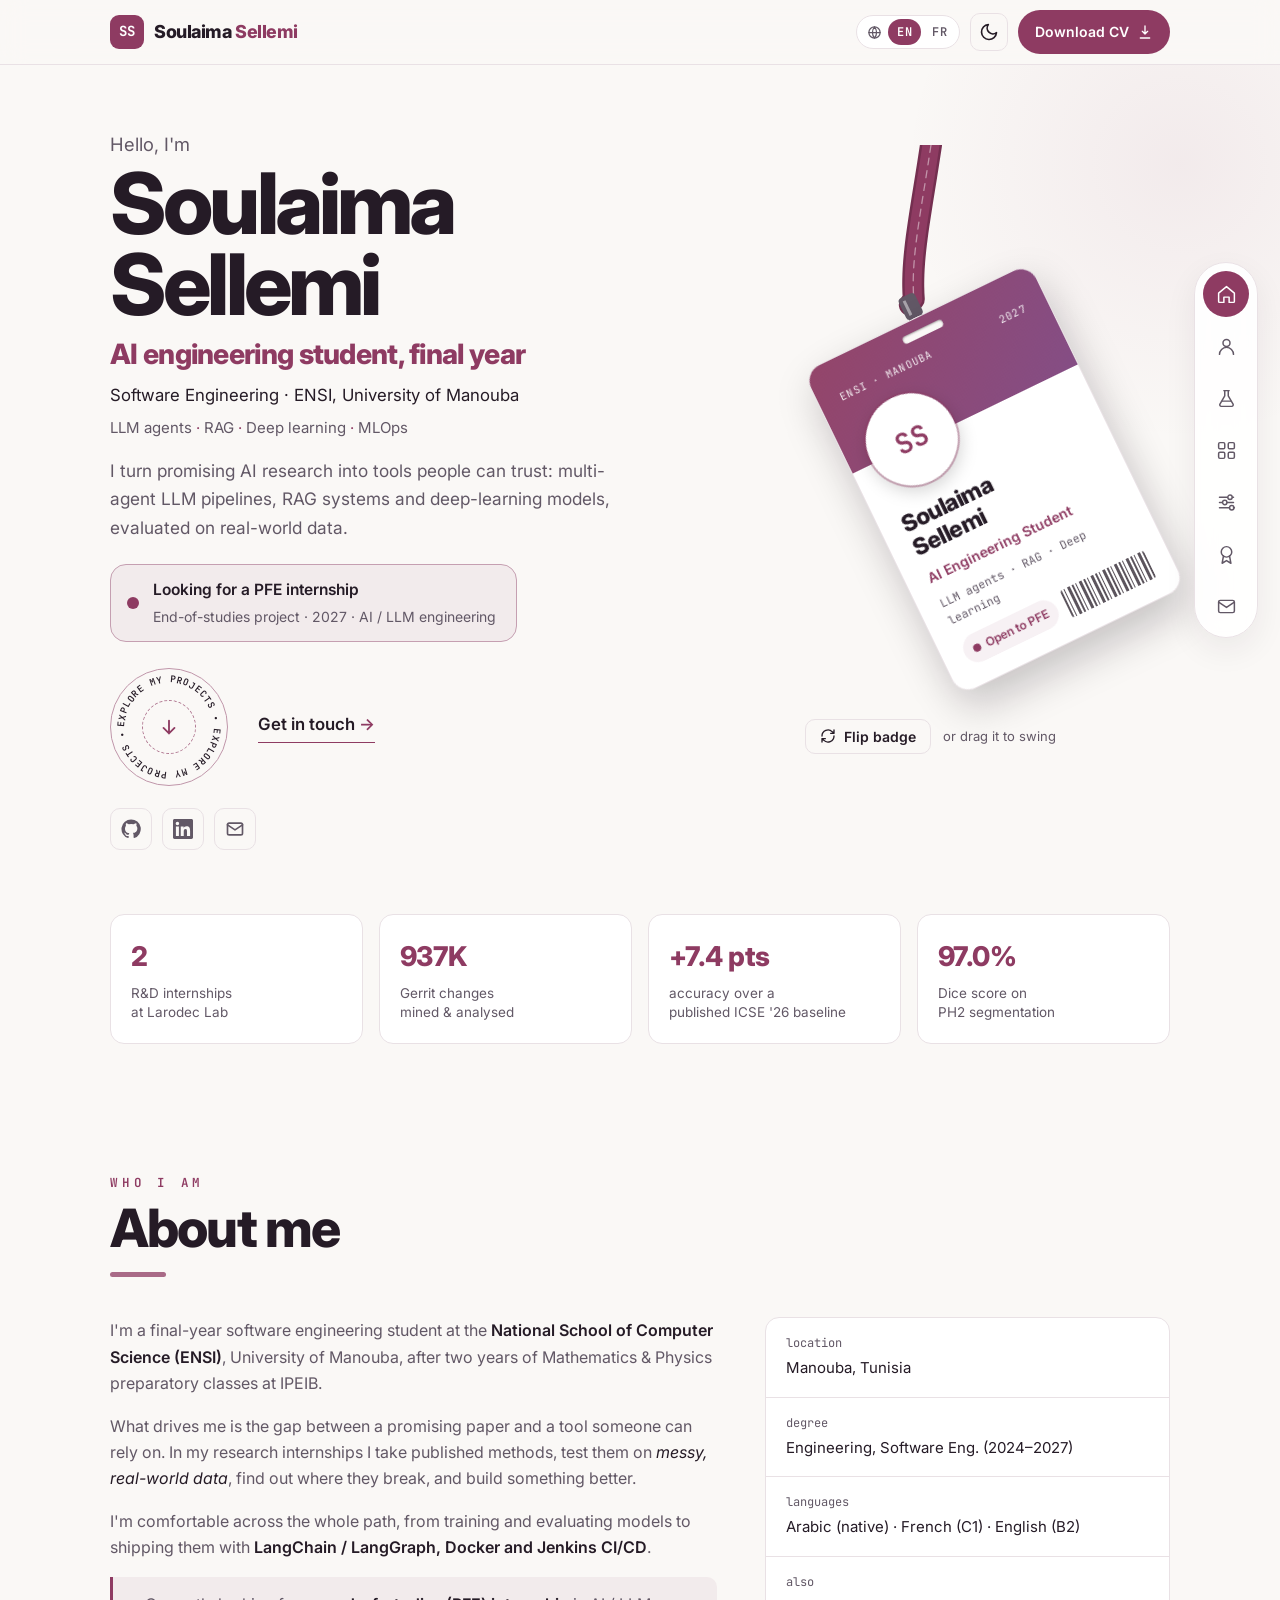
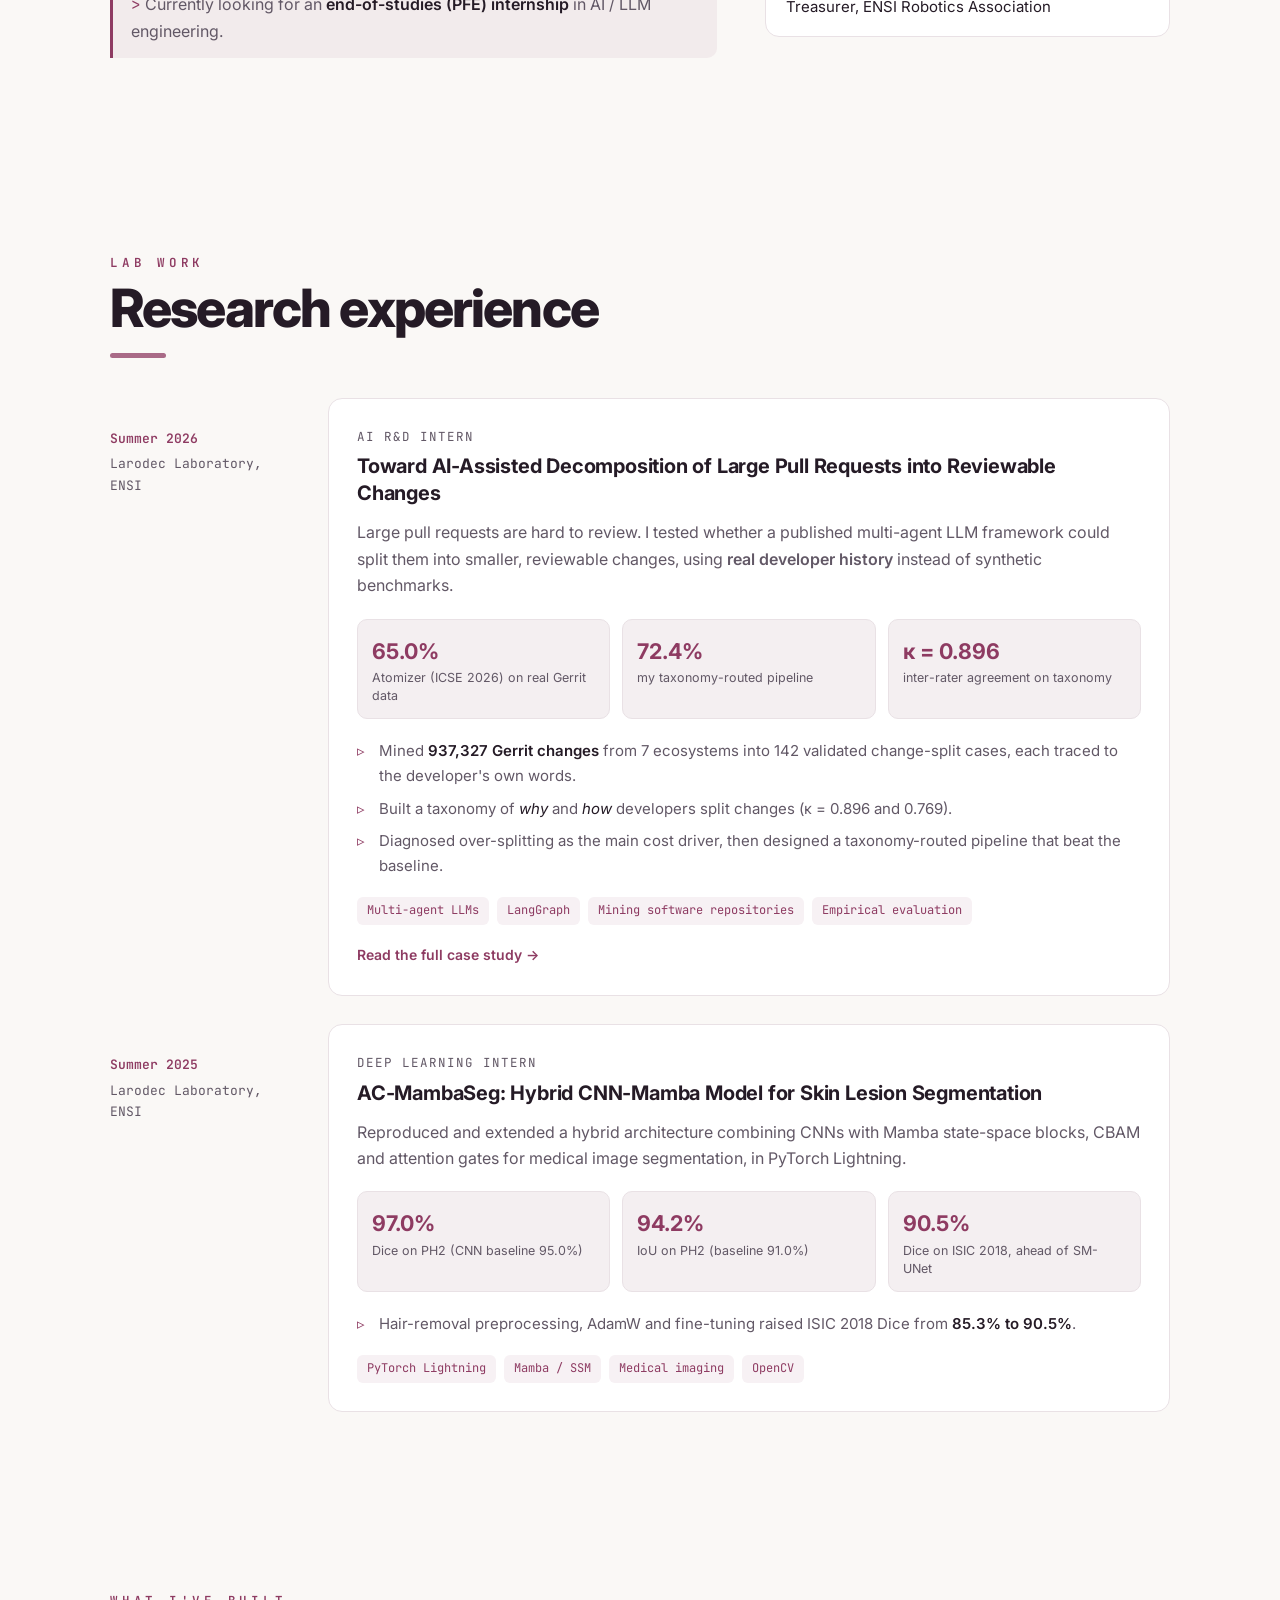
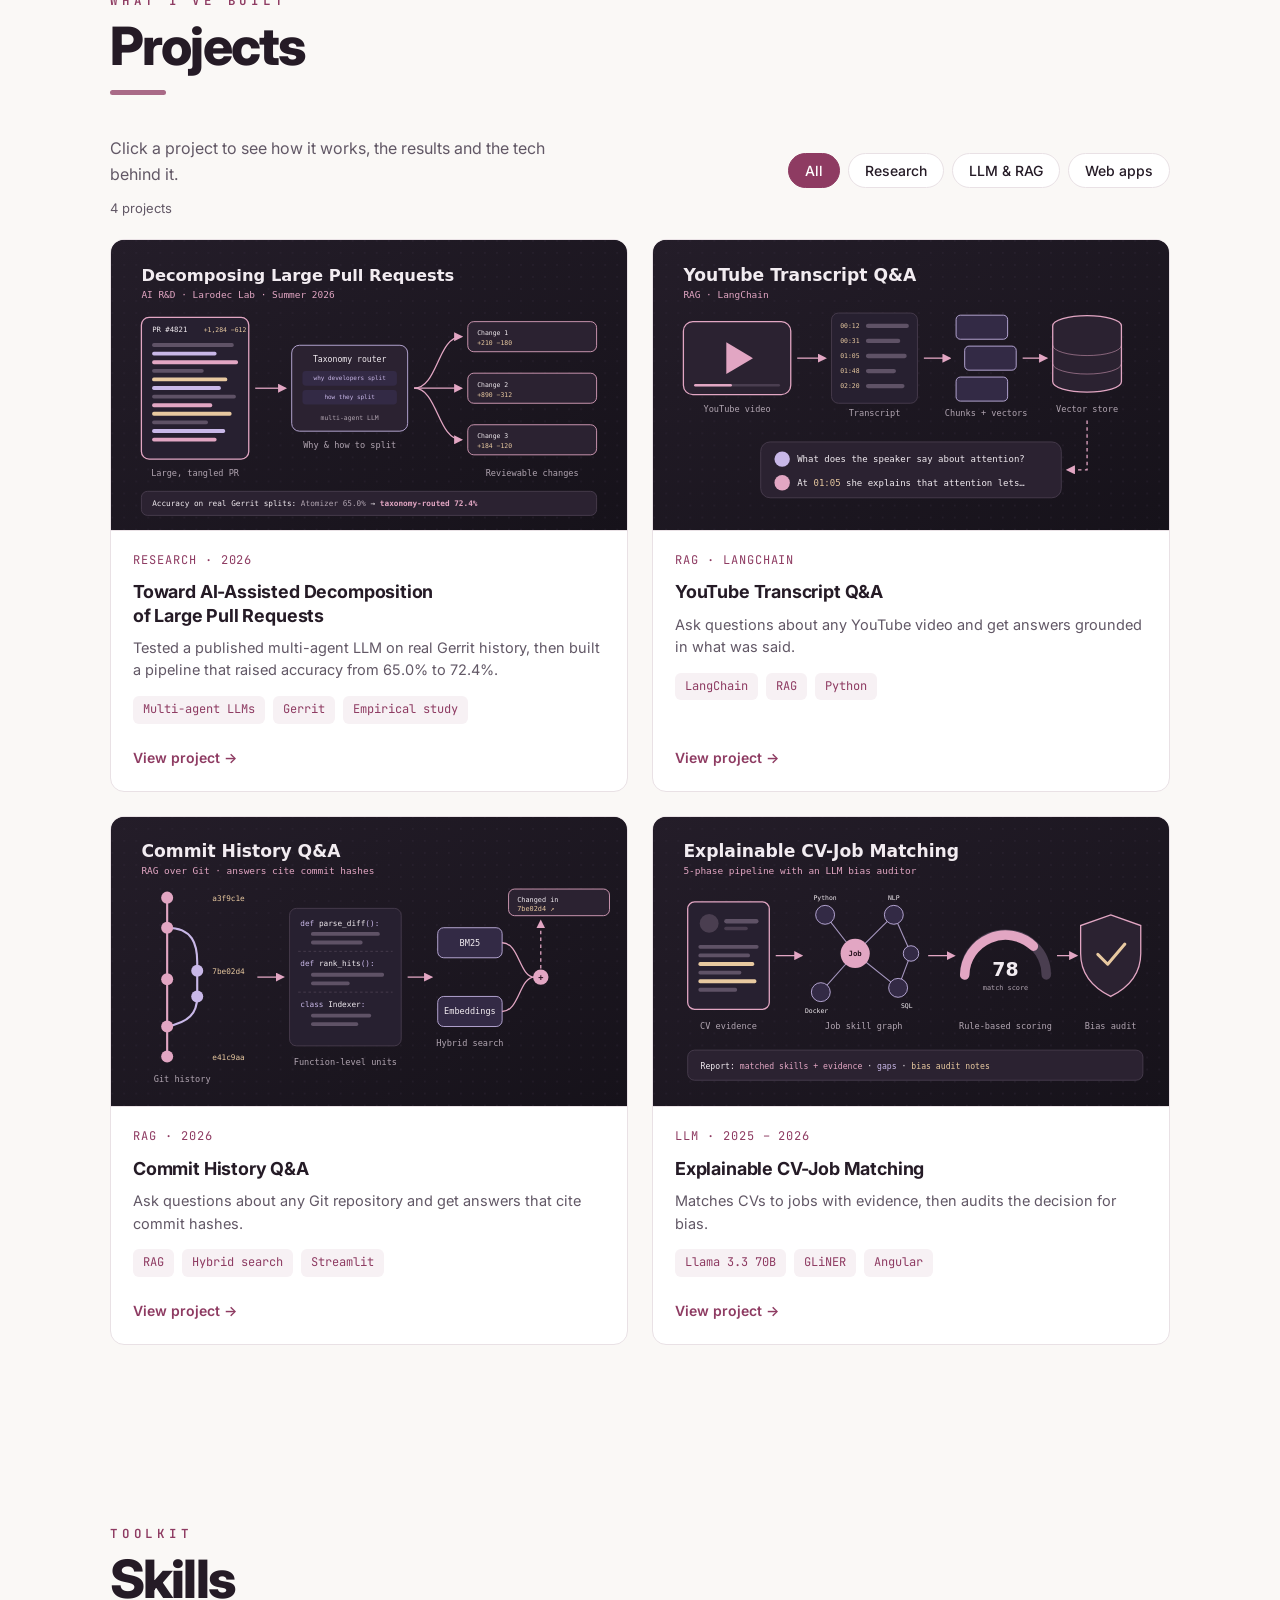
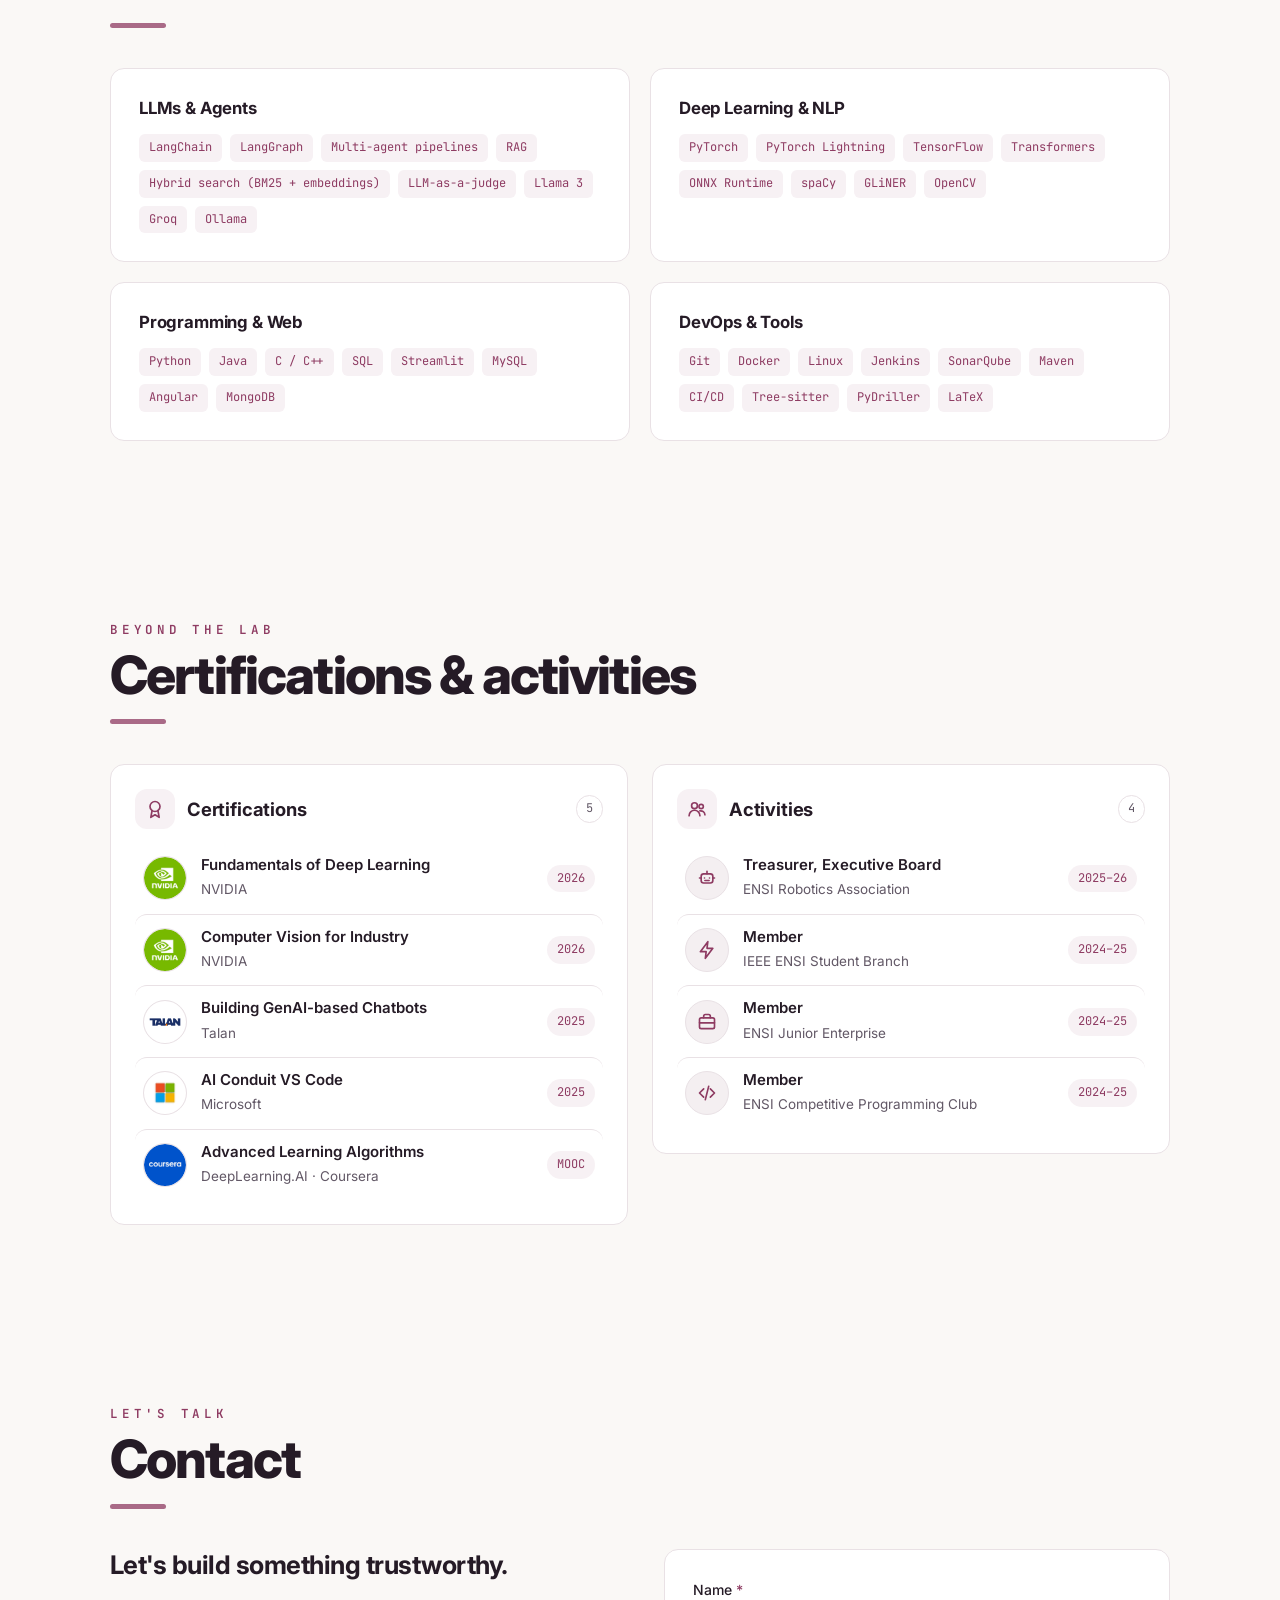
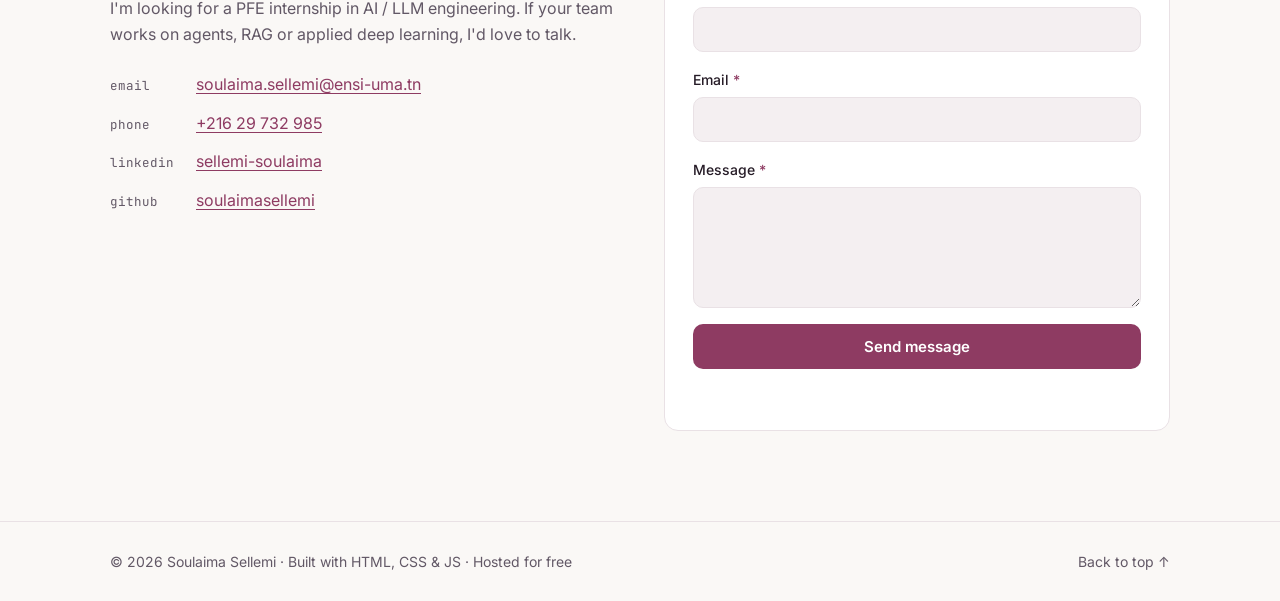
==== commit b4e15090: "Update LinkedIn profile link in contact section" ====
--- a/portfolio/index.html
+++ b/portfolio/index.html
@@ -424,7 +424,7 @@
             <ul class="contact-list">
               <li><span class="mono muted">email</span> <a href="mailto:soulaima.sellemi@ensi-uma.tn">soulaima.sellemi@ensi-uma.tn</a></li>
               <li><span class="mono muted" data-i18n="contact.phone">phone</span> <a href="tel:+21629732985">+216 29 732 985</a></li>
-              <li><span class="mono muted">linkedin</span> <a href="https://linkedin.com/in/sellemi-soulaima" target="_blank" rel="noopener">sellemi-soulaima<span class="sr-only" data-i18n="a11y.newtab"> (opens in a new tab)</span></a></li>
+              <li><span class="mono muted">linkedin</span> <a href="https://www.linkedin.com/in/soulaima-sellemi-844871319/" target="_blank" rel="noopener">sellemi-soulaima<span class="sr-only" data-i18n="a11y.newtab"> (opens in a new tab)</span></a></li>
               <li><span class="mono muted">github</span> <a href="https://github.com/soulaimasellemi" target="_blank" rel="noopener">soulaimasellemi<span class="sr-only" data-i18n="a11y.newtab"> (opens in a new tab)</span></a></li>
             </ul>
           </div>
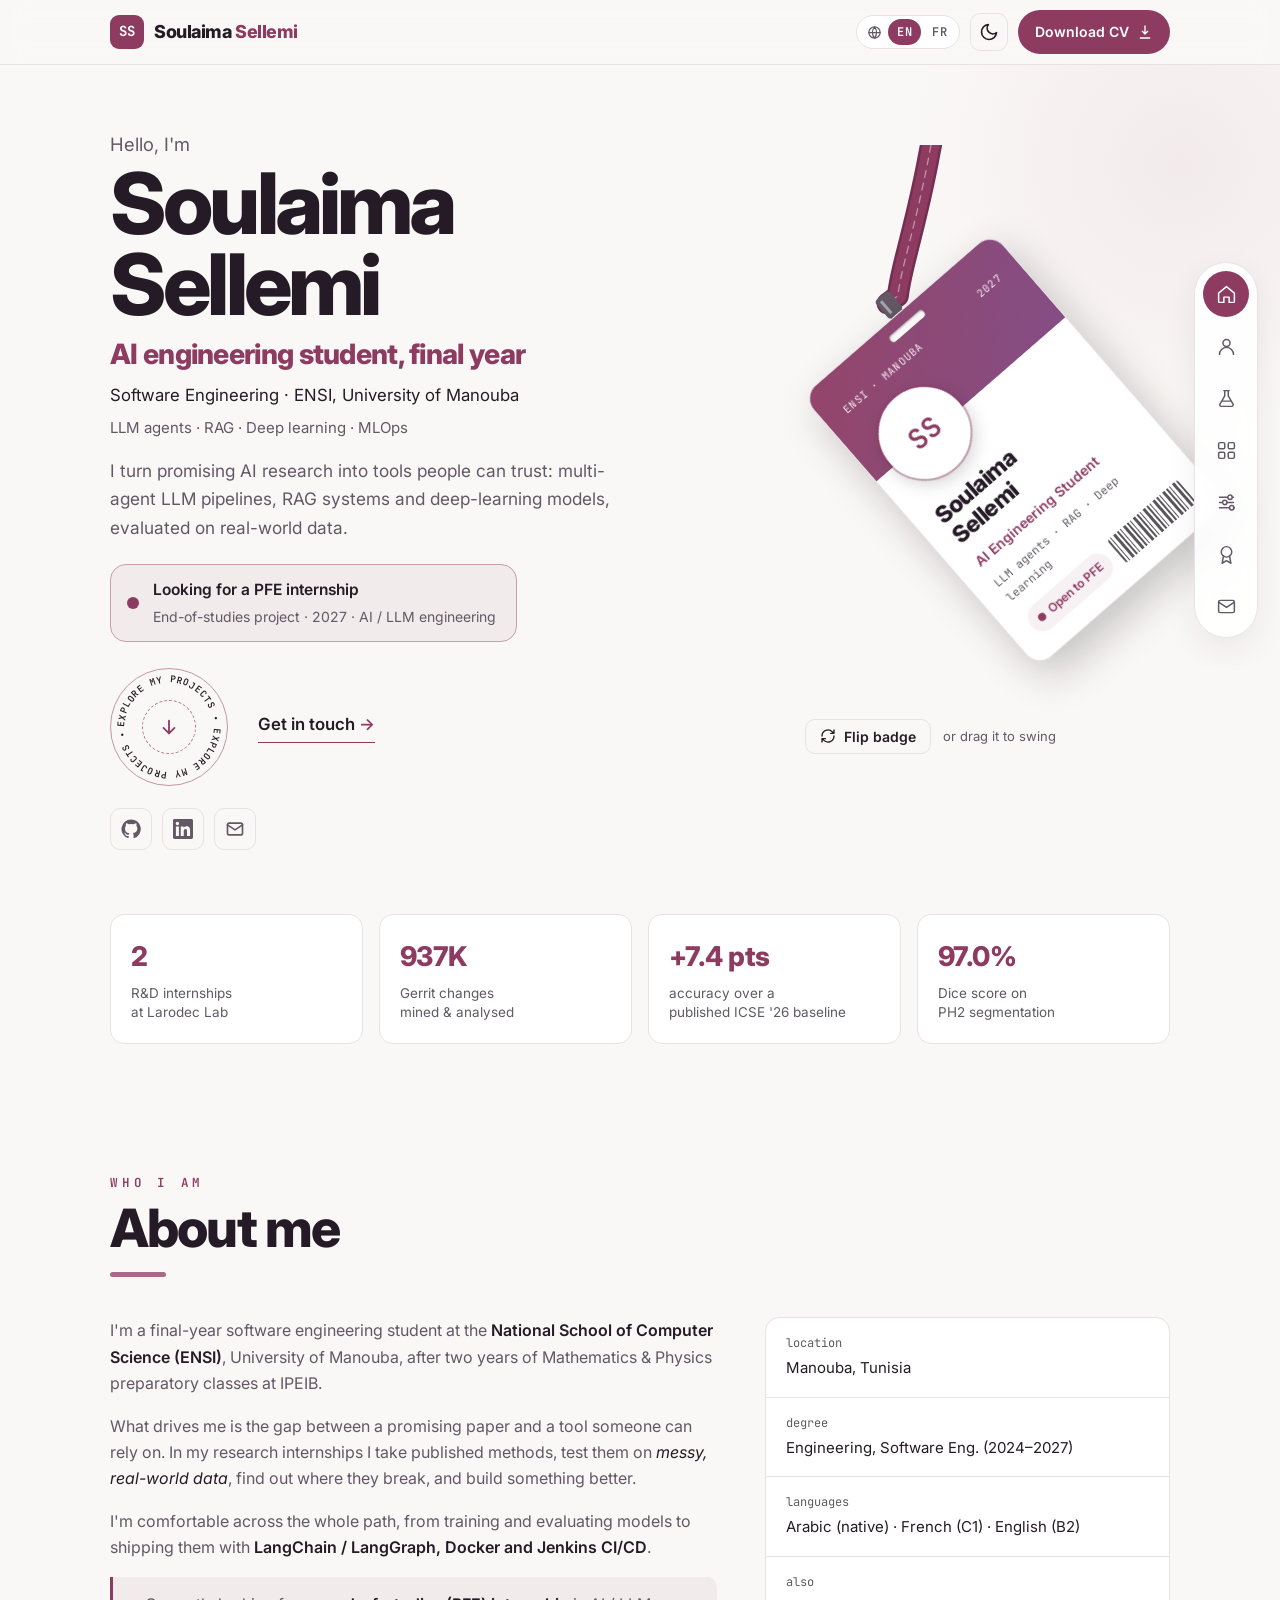
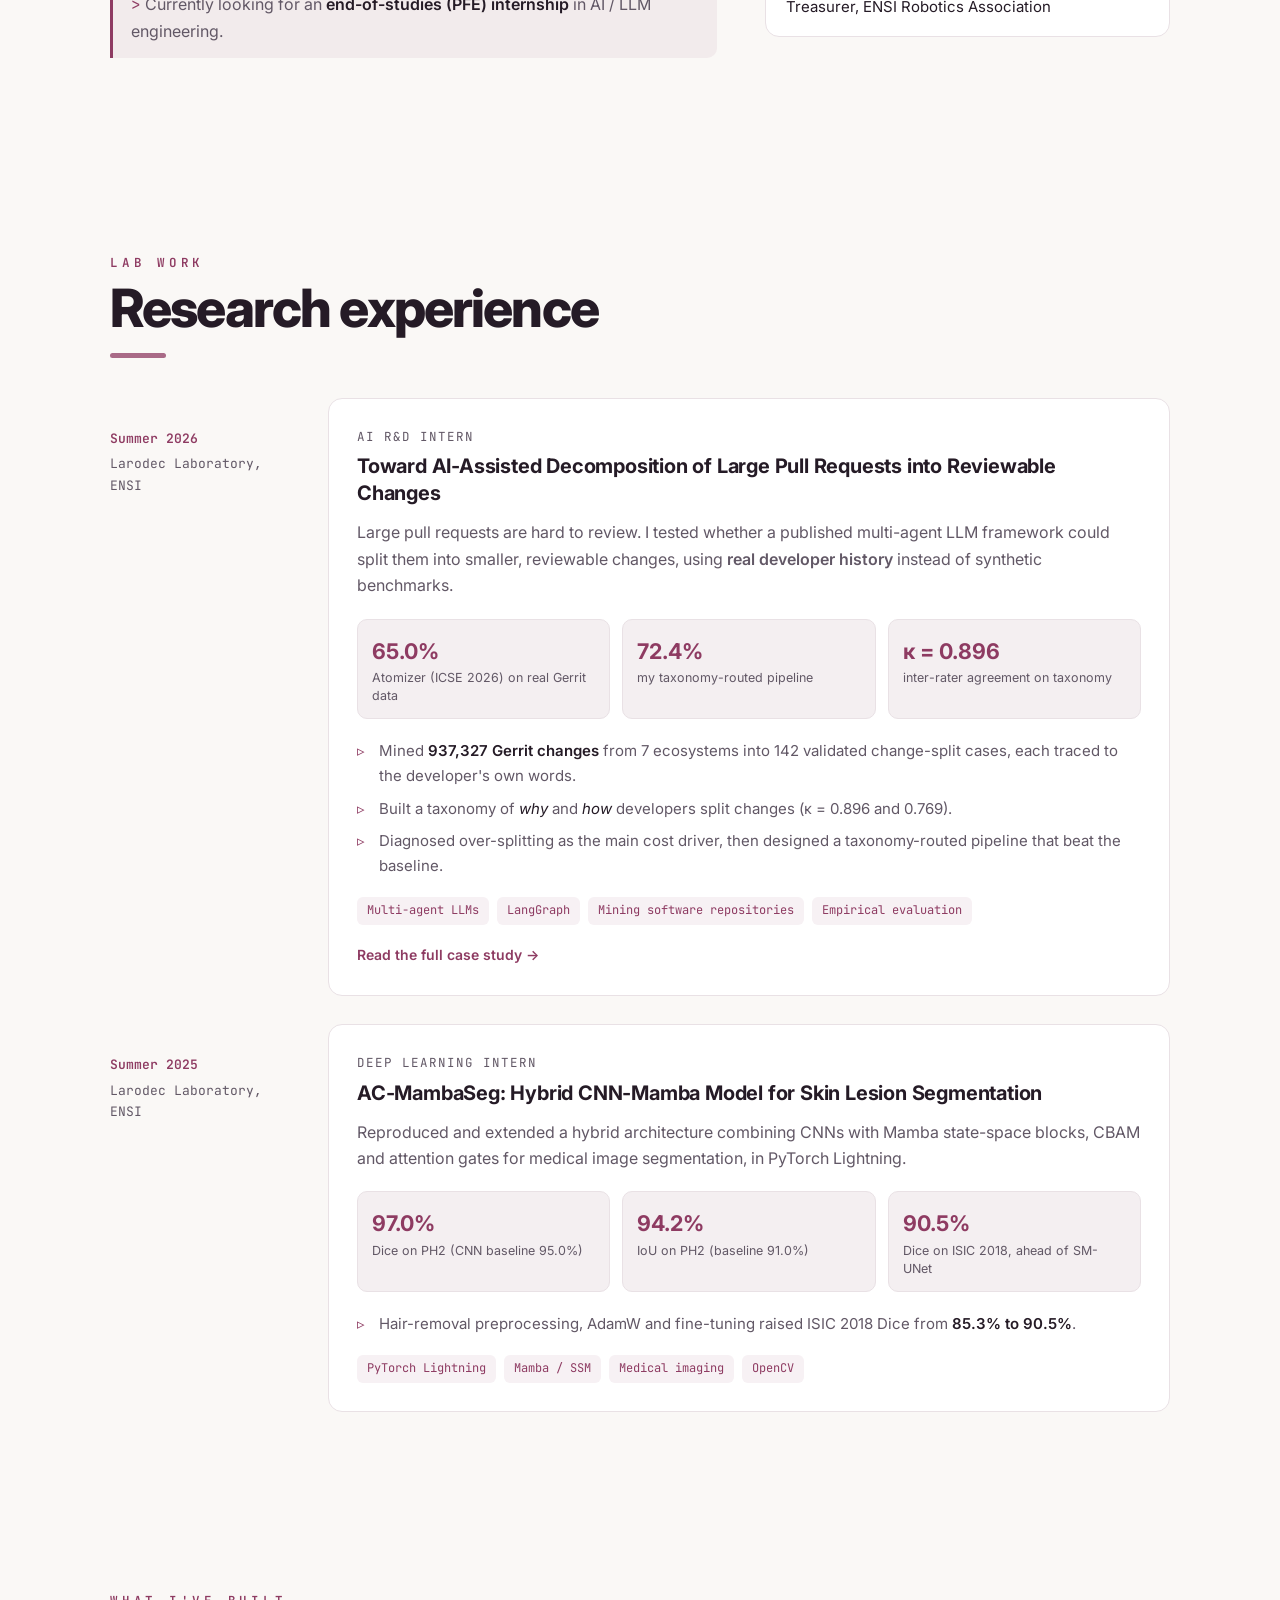
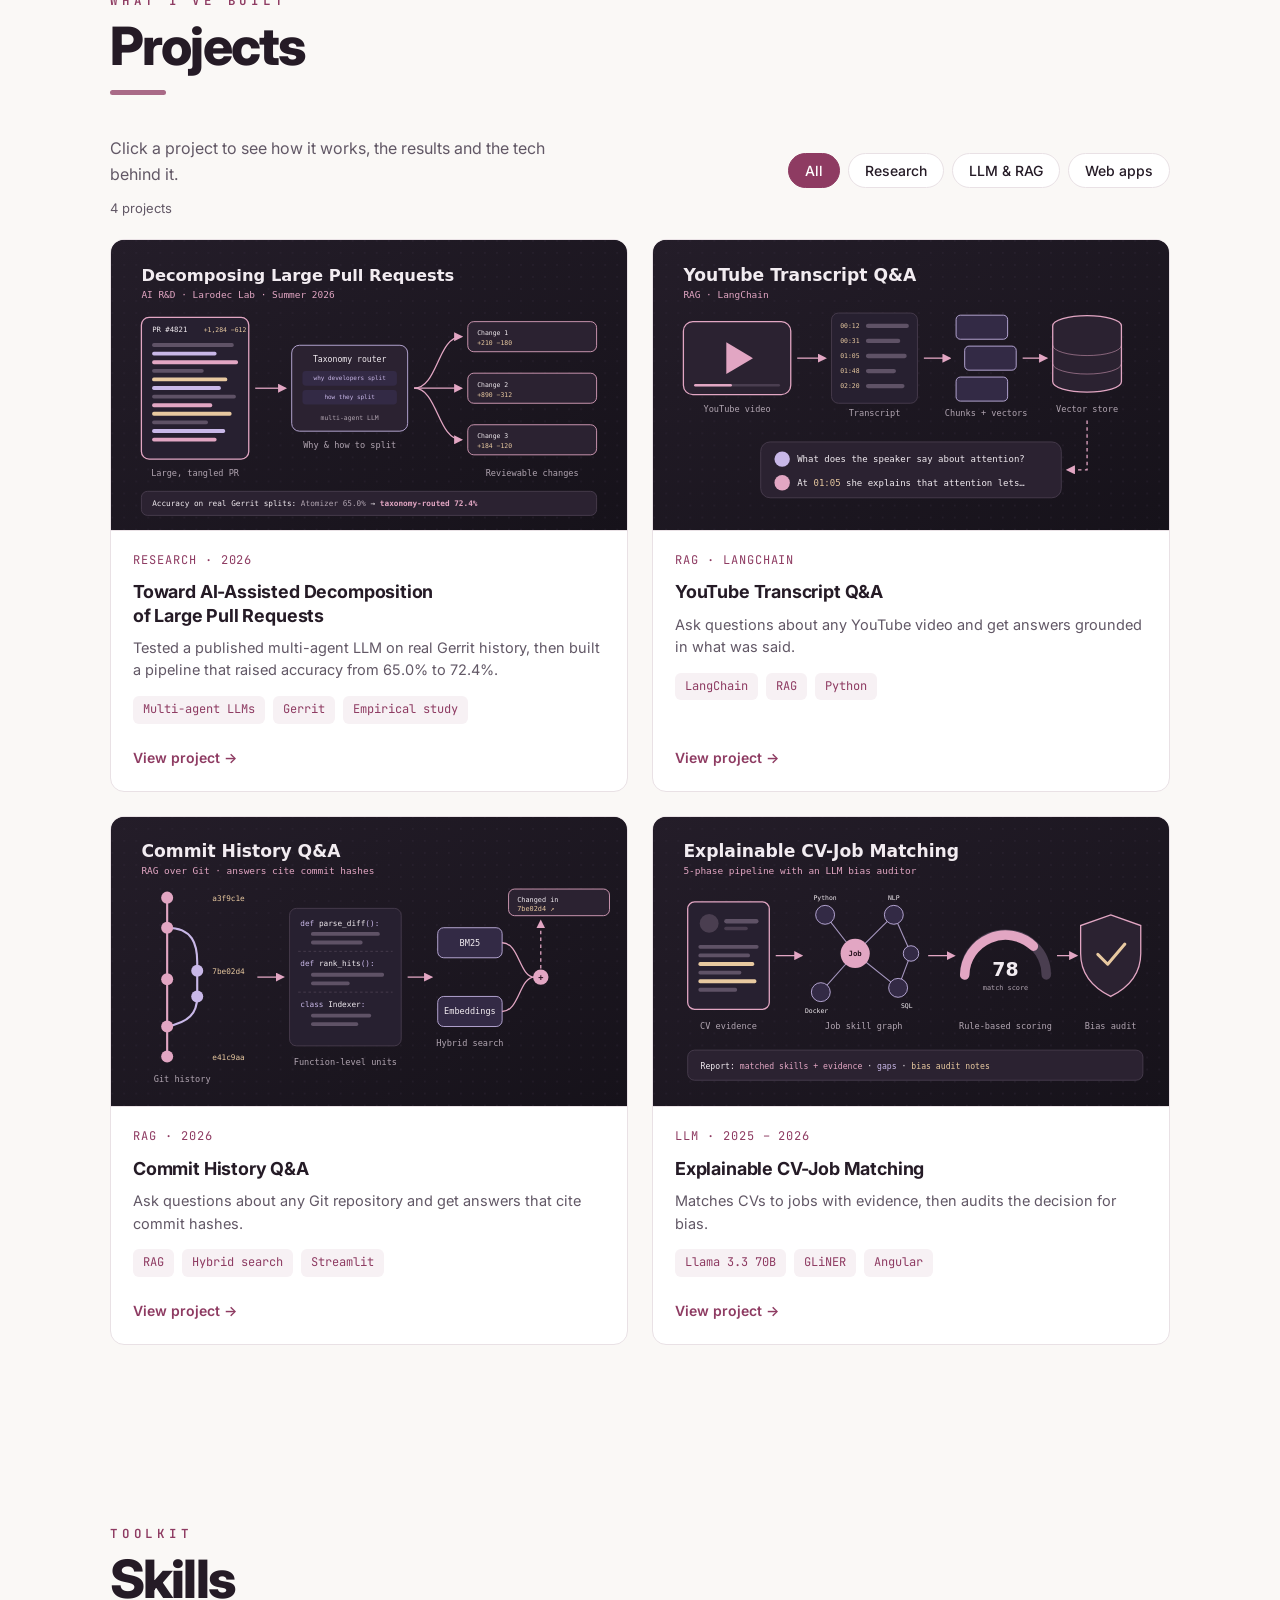
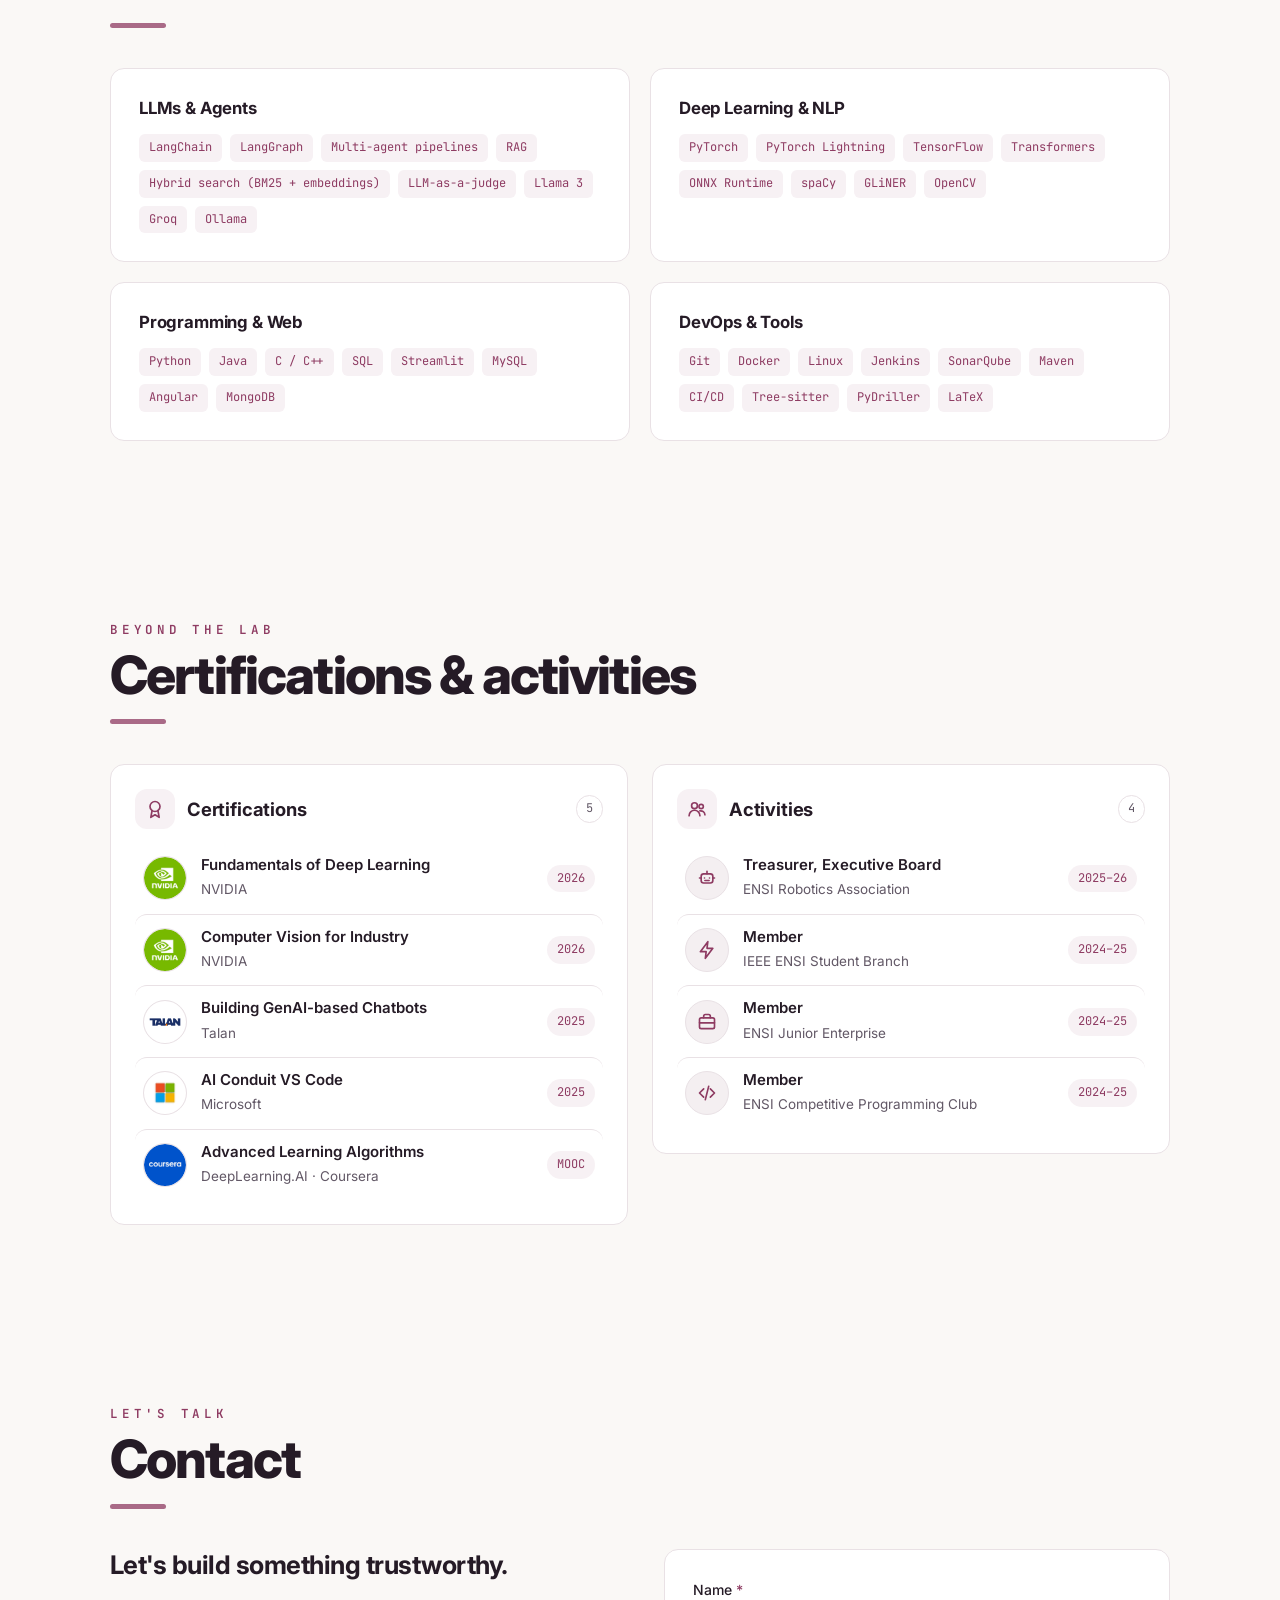
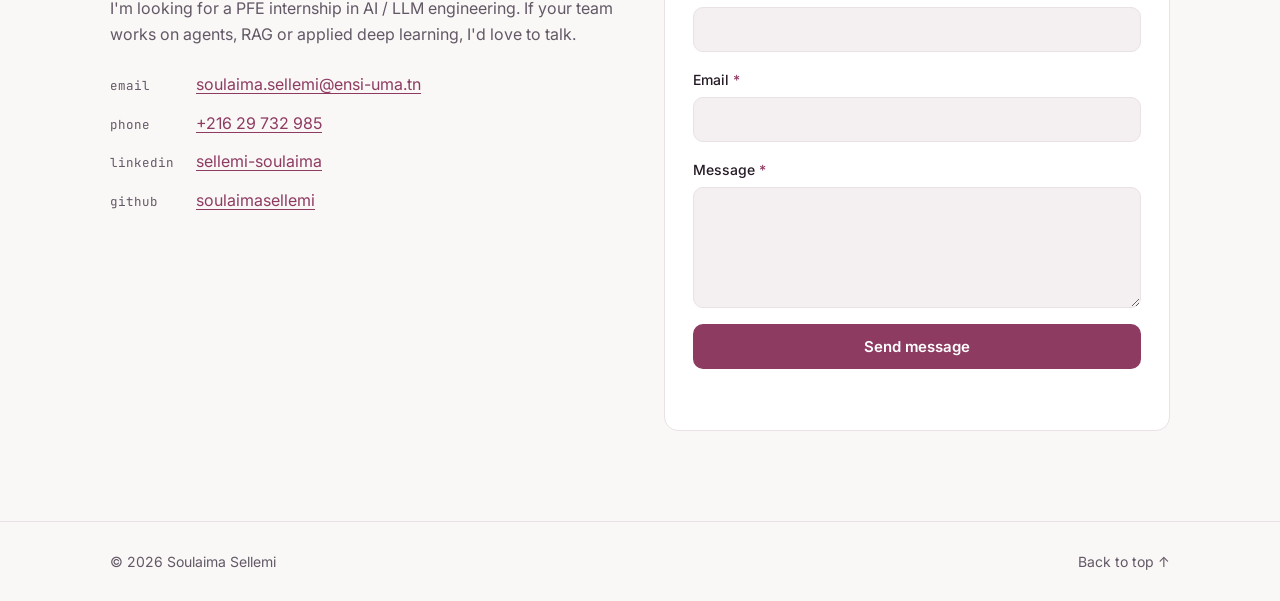
==== commit 4e474de4: "Update footer content in index.html Removed the 'Built with HTML, CSS & JS · Hosted for free' text f" ====
--- a/portfolio/index.html
+++ b/portfolio/index.html
@@ -445,7 +445,7 @@
 
   <footer class="footer">
     <div class="container footer-inner">
-      <p class="muted">© <span id="year"></span> Soulaima Sellemi · <span data-i18n="footer.built">Built with HTML, CSS &amp; JS · Hosted for free</span></p>
+      <p class="muted">© <span id="year"></span> Soulaima Sellemi </p>
       <a href="#top" class="muted"><span data-i18n="footer.top">Back to top</span> <span aria-hidden="true">↑</span></a>
     </div>
   </footer>
